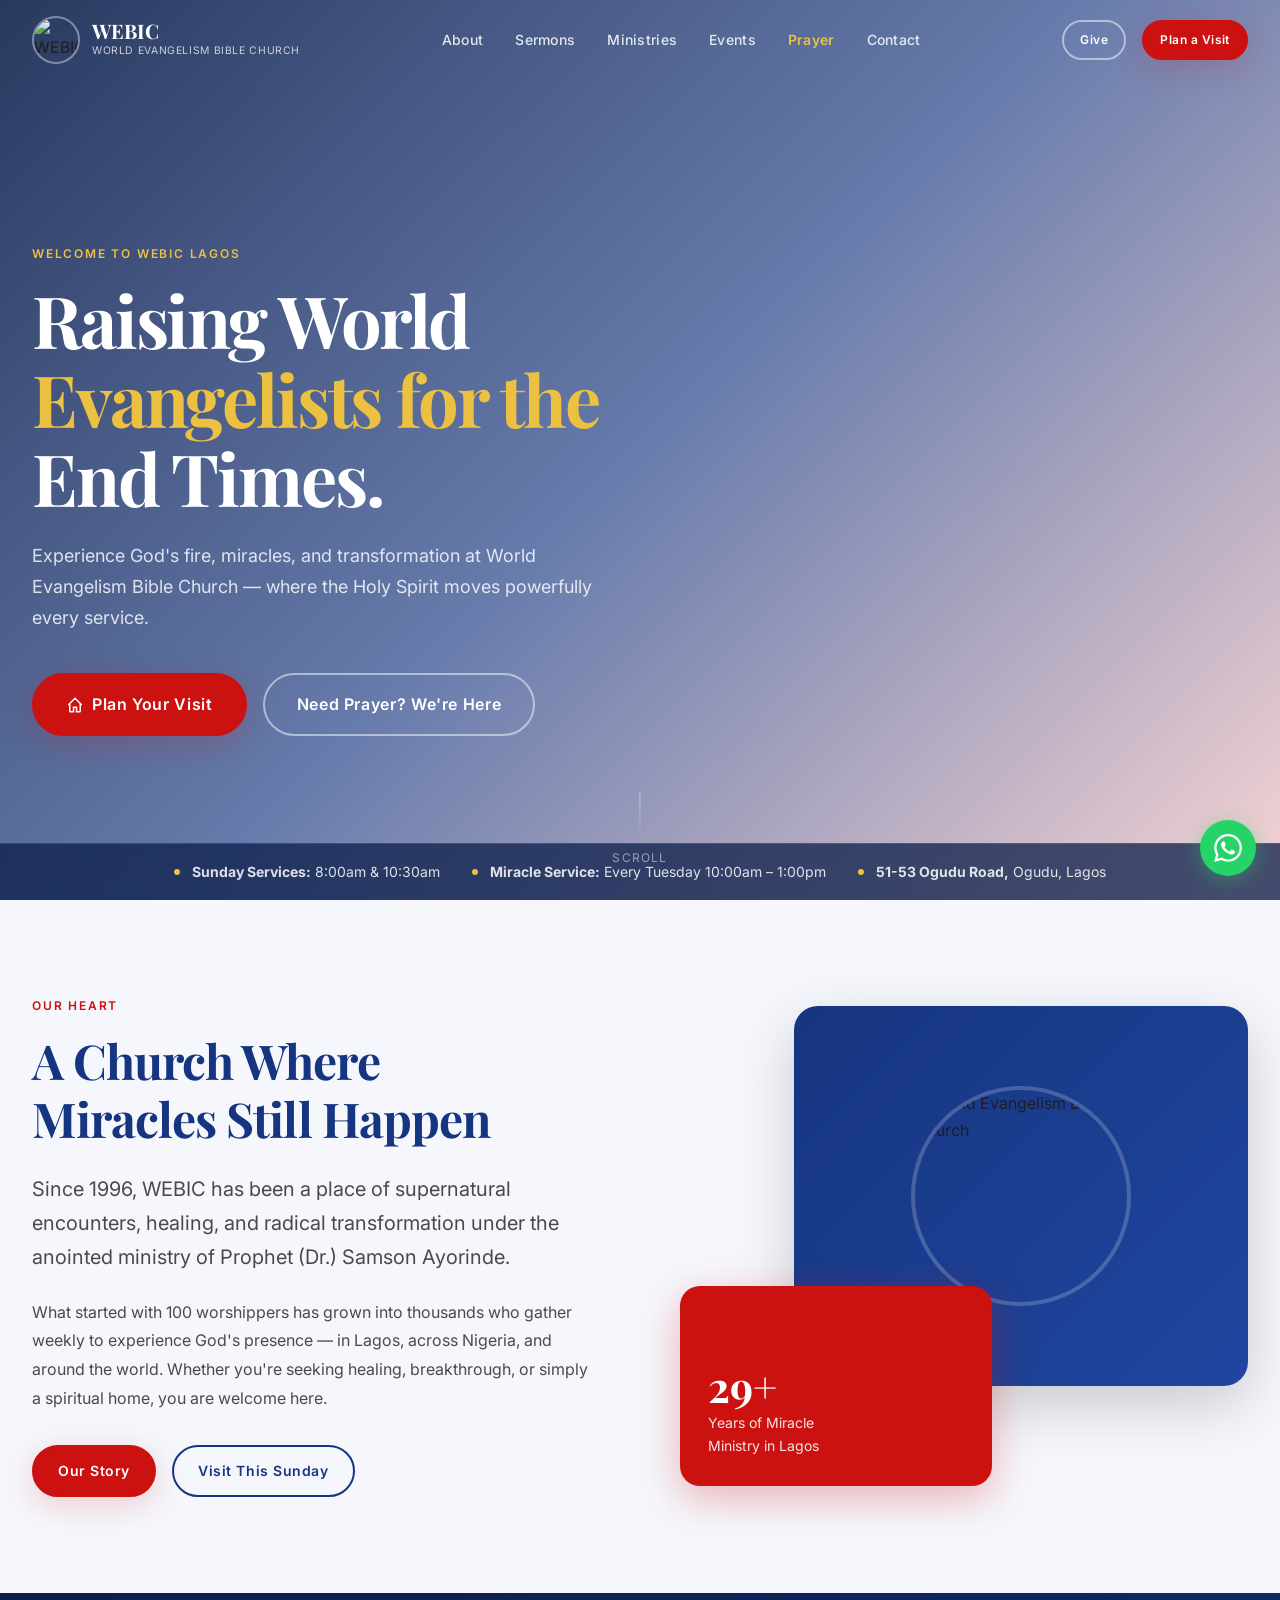
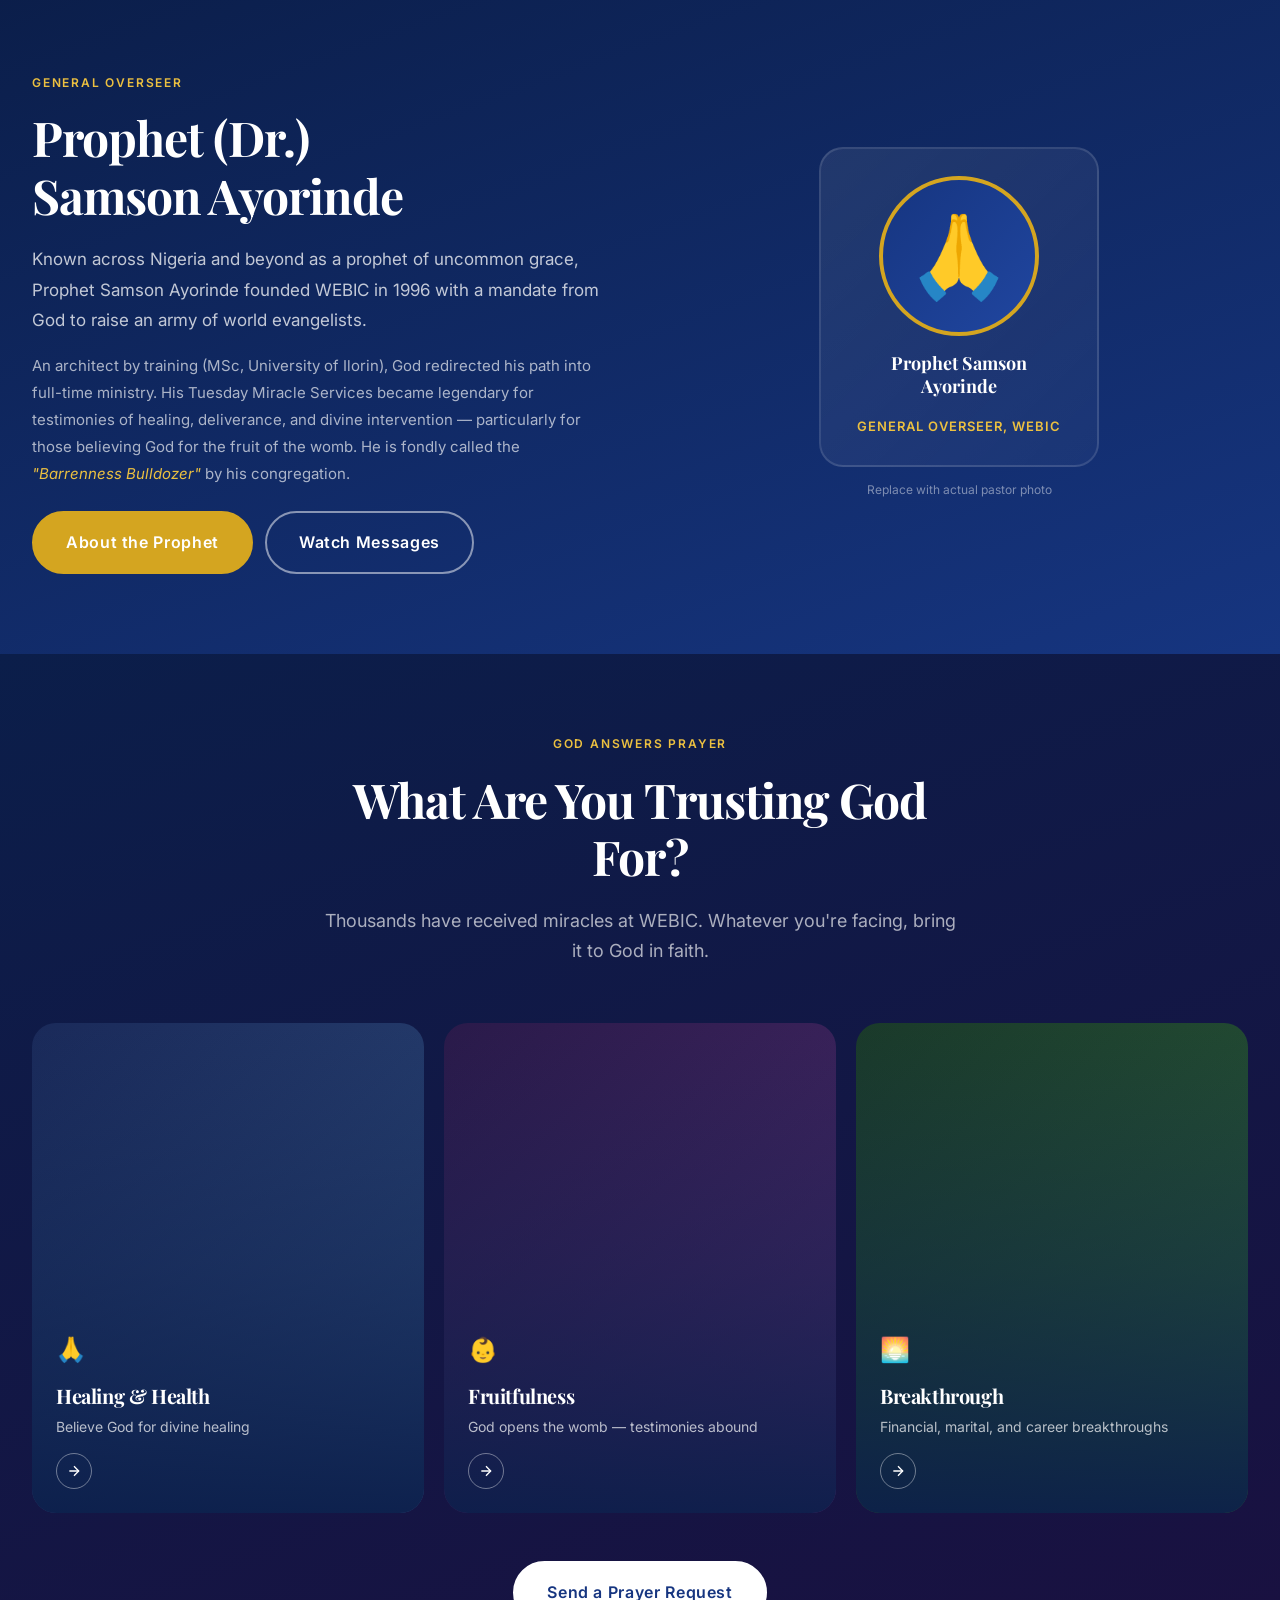
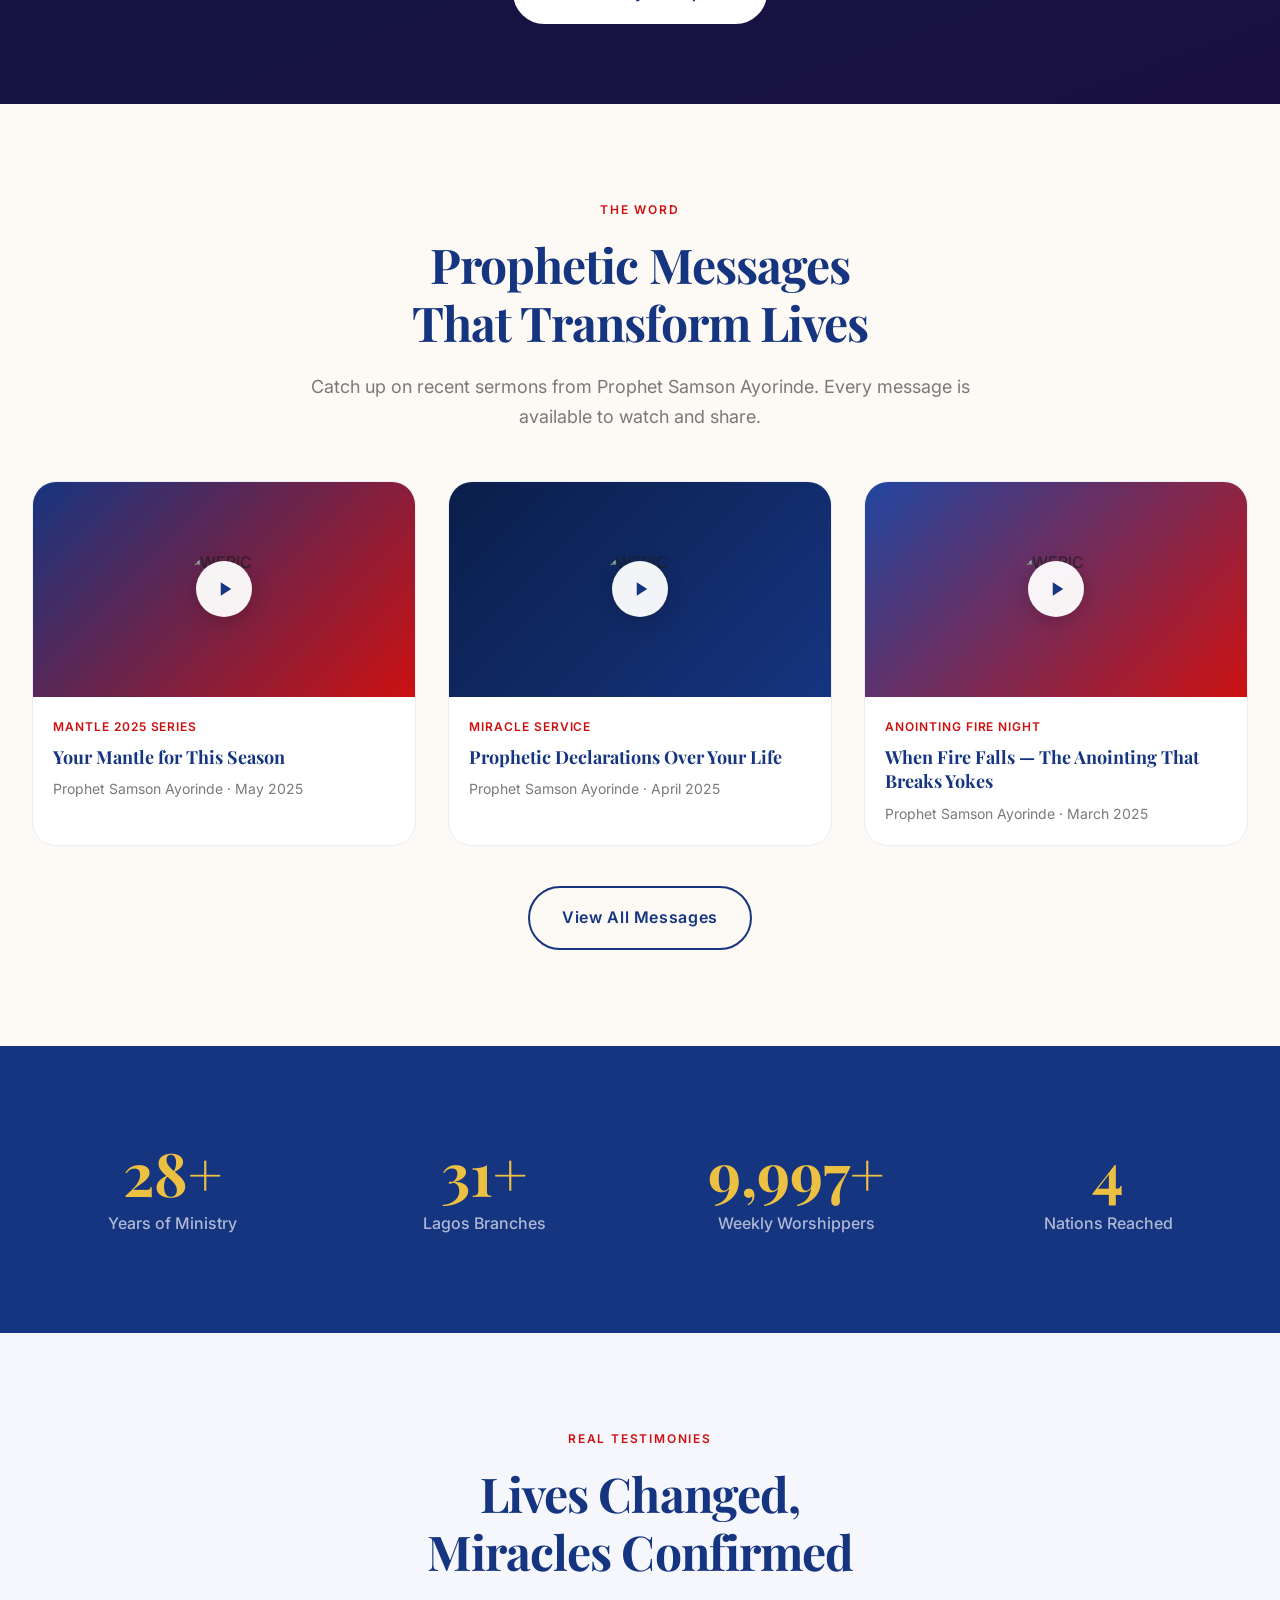
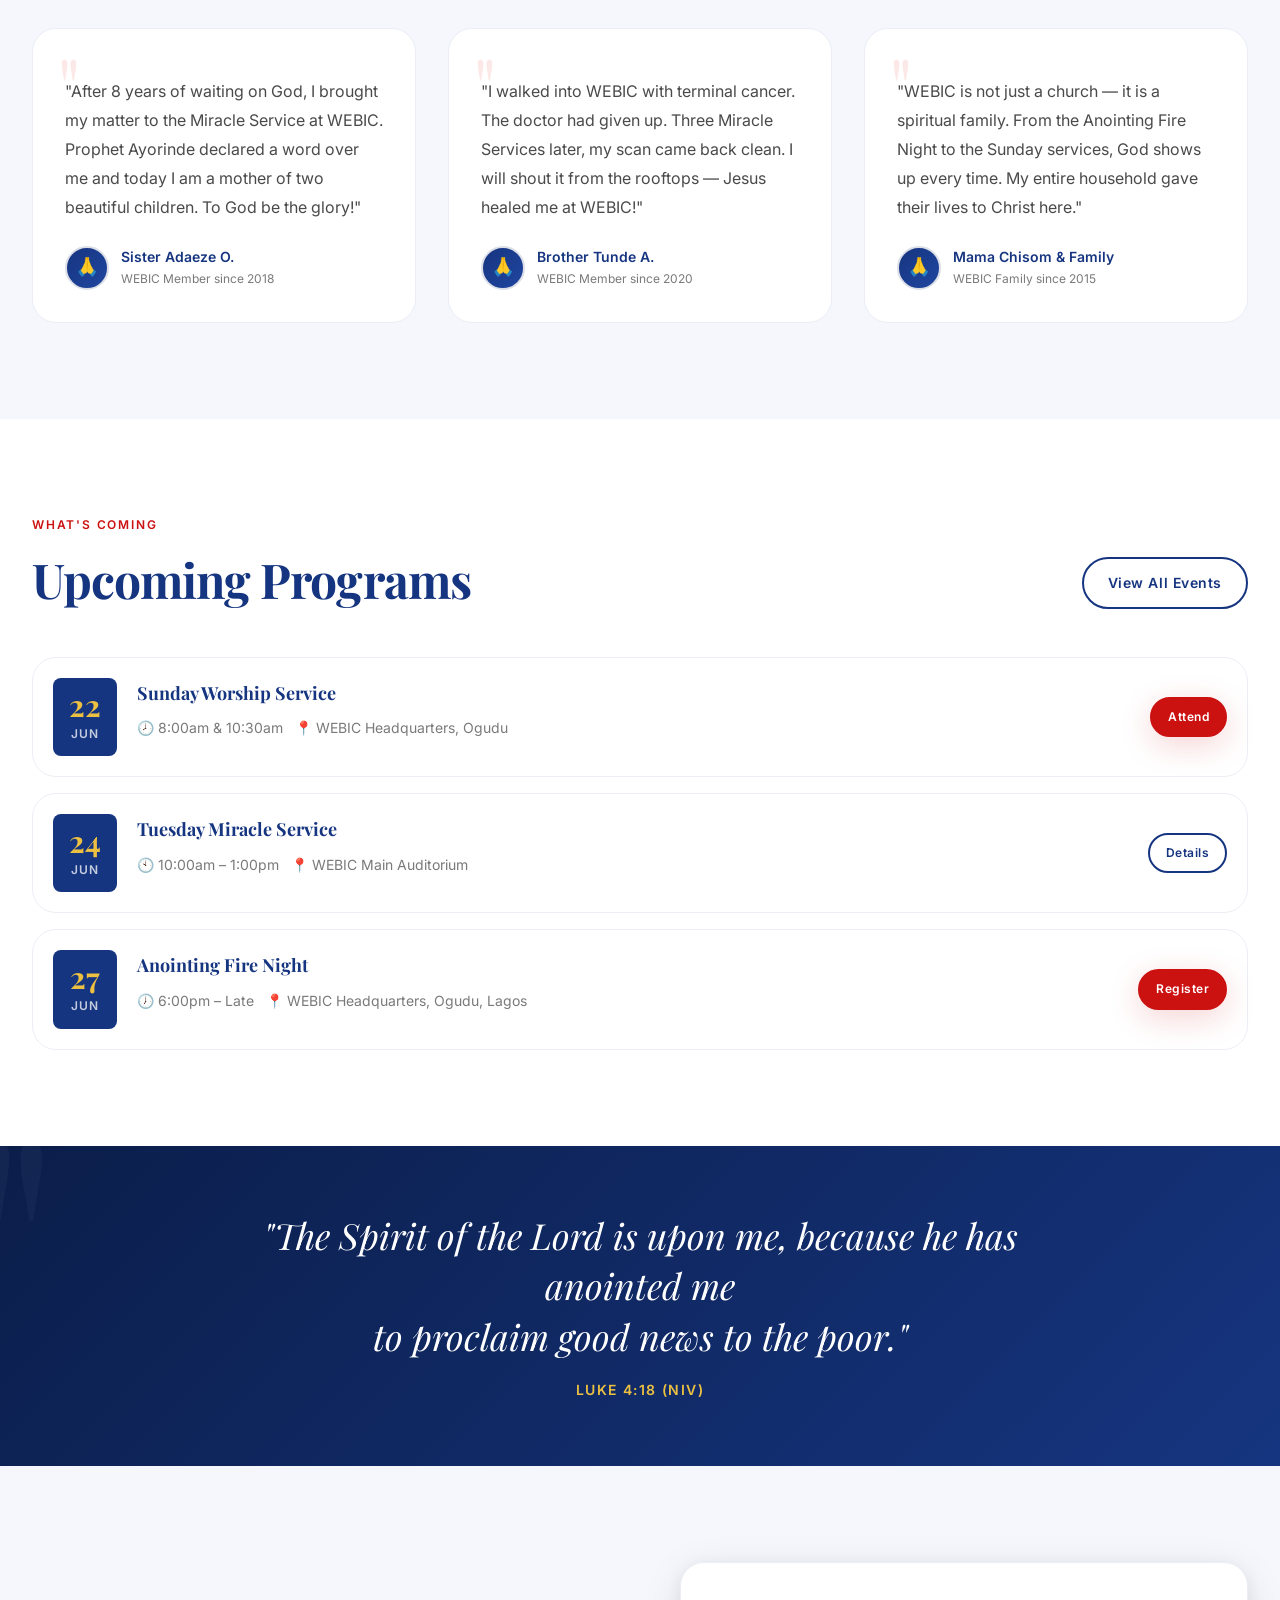
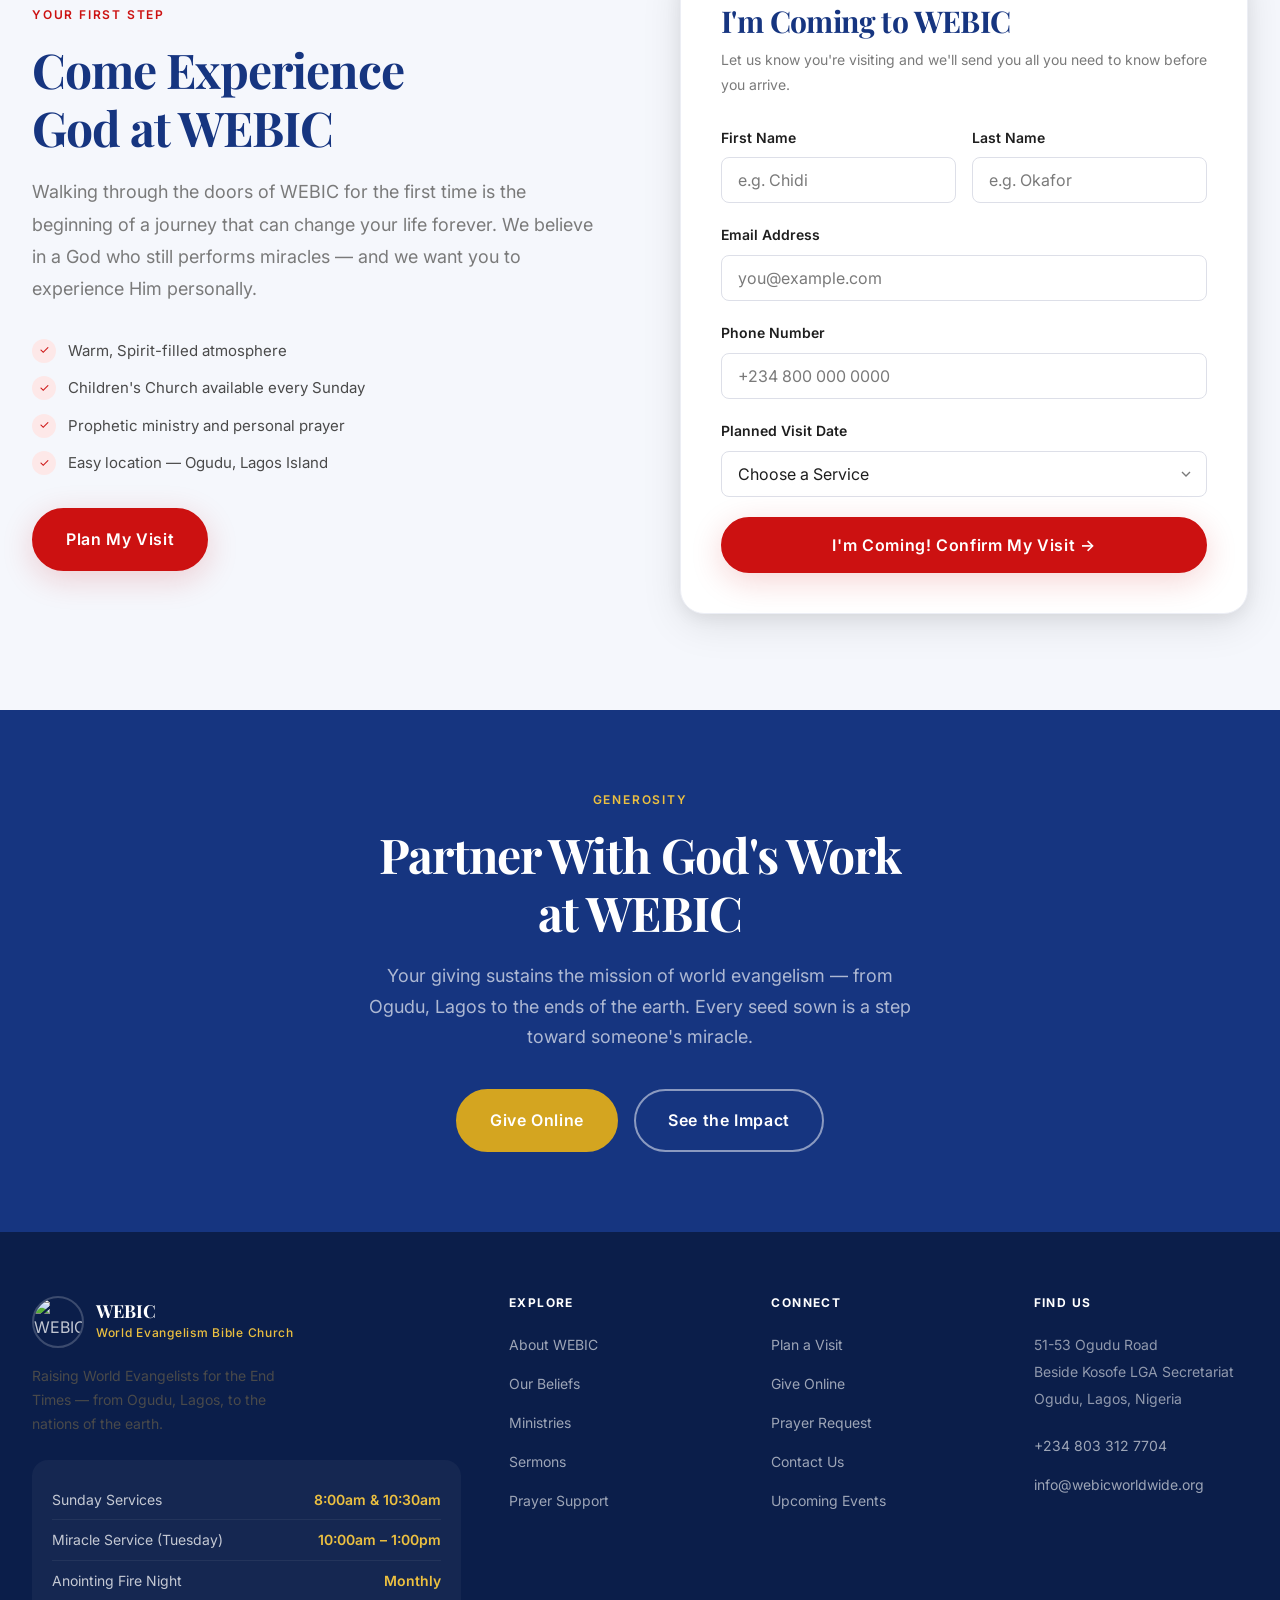
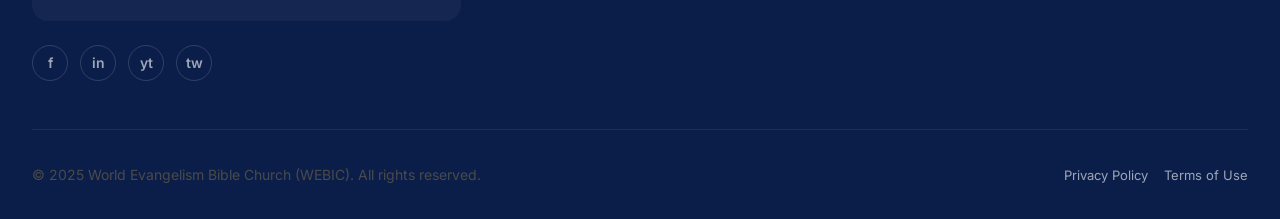
==== index.html @ 5a869a13 "Initial commit: WEBIC Lagos website — 11 pages, full Pentecostal church site with video hero, prayer" ====
<!DOCTYPE html>
<html lang="en">
<head>
  <meta charset="UTF-8" />
  <meta name="viewport" content="width=device-width, initial-scale=1.0" />
  <meta name="description" content="World Evangelism Bible Church (WEBIC) Lagos — Raising World Evangelists for the End Times. Join us under the leadership of Prophet Samson Ayorinde." />
  <meta property="og:title" content="WEBIC — World Evangelism Bible Church Lagos" />
  <meta property="og:description" content="Raising World Evangelists for the End Times. Experience God's presence at WEBIC Ogudu, Lagos." />
  <meta property="og:type" content="website" />
  <title>WEBIC — World Evangelism Bible Church Lagos</title>
  <link rel="preconnect" href="https://fonts.googleapis.com" />
  <link rel="preconnect" href="https://fonts.gstatic.com" crossorigin />
  <link href="https://fonts.googleapis.com/css2?family=Playfair+Display:ital,wght@0,700;0,800;1,700&family=Inter:wght@400;500;600&display=swap" rel="stylesheet" />
  <link rel="stylesheet" href="css/style.css" />
</head>
<body>

  <!-- NAVIGATION -->
  <nav class="nav nav--transparent" id="main-nav" data-transparent="true">
    <div class="nav__inner">
      <a href="index.html" class="nav__logo">
        <img src="../Logos/images.jpg" alt="WEBIC Logo" class="nav__logo-img" />
        <div>
          <div class="nav__logo-text">WEBIC</div>
          <div class="nav__logo-sub">World Evangelism Bible Church</div>
        </div>
      </a>
      <ul class="nav__links">
        <li><a href="about.html" class="nav__link">About</a></li>
        <li><a href="sermons.html" class="nav__link">Sermons</a></li>
        <li><a href="ministries.html" class="nav__link">Ministries</a></li>
        <li><a href="events.html" class="nav__link">Events</a></li>
        <li><a href="find-help.html" class="nav__link nav__link--find-help">Prayer</a></li>
        <li><a href="contact.html" class="nav__link">Contact</a></li>
      </ul>
      <div class="nav__actions">
        <a href="give.html" class="btn btn--ghost btn--sm">Give</a>
        <a href="plan-visit.html" class="btn btn--primary btn--sm">Plan a Visit</a>
        <button class="nav__menu-btn" id="menu-btn" aria-label="Open menu">
          <span></span><span></span><span></span>
        </button>
      </div>
    </div>
  </nav>

  <!-- MOBILE NAV -->
  <div class="mobile-nav" id="mobile-nav">
    <button class="mobile-nav__close" id="mobile-nav-close">✕</button>
    <ul class="mobile-nav__links">
      <li><a href="index.html" class="mobile-nav__link">Home</a></li>
      <li><a href="about.html" class="mobile-nav__link">About</a></li>
      <li><a href="sermons.html" class="mobile-nav__link">Sermons</a></li>
      <li><a href="ministries.html" class="mobile-nav__link">Ministries</a></li>
      <li><a href="events.html" class="mobile-nav__link">Events</a></li>
      <li><a href="find-help.html" class="mobile-nav__link mobile-nav__link--find-help">Prayer Support</a></li>
      <li><a href="plan-visit.html" class="mobile-nav__link">Plan a Visit</a></li>
      <li><a href="give.html" class="mobile-nav__link">Give</a></li>
      <li><a href="contact.html" class="mobile-nav__link">Contact</a></li>
    </ul>
  </div>

  <main>

    <!-- HERO — Video Background -->
    <section class="hero">
      <div class="hero__bg">
        <video autoplay muted loop playsinline>
          <source src="../Videos/Praise%20moments%20from%20Anointing%20Fire%20Night.%20Joy%20broke%20out.Praise%20went%20up.And%20God%20moved%20powerfully..mp4" type="video/mp4" />
          <!-- Fallback background if video doesn't load -->
        </video>
      </div>

      <div class="hero__content">
        <span class="hero__label animate-fade-up">Welcome to WEBIC Lagos</span>
        <h1 class="hero__title animate-fade-up animate-fade-up--delay-1">
          Raising World<br>
          <span>Evangelists for the</span>
          End Times.
        </h1>
        <p class="hero__subtitle animate-fade-up animate-fade-up--delay-2">
          Experience God's fire, miracles, and transformation at World Evangelism Bible Church —
          where the Holy Spirit moves powerfully every service.
        </p>
        <div class="hero__actions animate-fade-up animate-fade-up--delay-3">
          <a href="plan-visit.html" class="btn btn--primary btn--lg">
            <svg viewBox="0 0 24 24" fill="none" stroke="currentColor" stroke-width="2"><path d="M3 12l9-9 9 9M5 10v10a1 1 0 001 1h4v-6h4v6h4a1 1 0 001-1V10"/></svg>
            Plan Your Visit
          </a>
          <a href="find-help.html" class="btn btn--ghost btn--lg">
            Need Prayer? We're Here
          </a>
        </div>
      </div>

      <!-- Service Times Bar -->
      <div class="service-bar" style="position:absolute;bottom:0;left:0;right:0;">
        <div class="service-bar__inner">
          <div class="service-bar__item">
            <div class="service-bar__dot"></div>
            <span><strong>Sunday Services:</strong> 8:00am &amp; 10:30am</span>
          </div>
          <div class="service-bar__item">
            <div class="service-bar__dot"></div>
            <span><strong>Miracle Service:</strong> Every Tuesday 10:00am – 1:00pm</span>
          </div>
          <div class="service-bar__item">
            <div class="service-bar__dot"></div>
            <span><strong>51-53 Ogudu Road,</strong> Ogudu, Lagos</span>
          </div>
        </div>
      </div>

      <div class="hero__scroll">
        <div class="hero__scroll-line"></div>
        <span>Scroll</span>
      </div>
    </section>

    <!-- WELCOME SECTION -->
    <section class="section section--warm">
      <div class="container">
        <div style="display:grid; grid-template-columns:1fr 1fr; gap:80px; align-items:center;">

          <div class="reveal">
            <span class="section-header__label">Our Heart</span>
            <h2 style="margin-bottom:24px;">A Church Where<br>Miracles Still Happen</h2>
            <p class="text-lead" style="margin-bottom:24px;">
              Since 1996, WEBIC has been a place of supernatural encounters, healing, and radical transformation
              under the anointed ministry of Prophet (Dr.) Samson Ayorinde.
            </p>
            <p style="margin-bottom:32px;">
              What started with 100 worshippers has grown into thousands who gather weekly to experience
              God's presence — in Lagos, across Nigeria, and around the world. Whether you're seeking healing,
              breakthrough, or simply a spiritual home, you are welcome here.
            </p>
            <div style="display:flex; gap:16px; flex-wrap:wrap;">
              <a href="about.html" class="btn btn--primary">Our Story</a>
              <a href="plan-visit.html" class="btn btn--secondary">Visit This Sunday</a>
            </div>
          </div>

          <div class="reveal" style="position:relative; height:480px;">
            <!-- Main visual panel -->
            <div style="
              position:absolute; top:0; right:0;
              width:80%; height:380px;
              background:linear-gradient(135deg, #163580 0%, #2046A0 100%);
              border-radius:24px;
              overflow:hidden;
              box-shadow:0 20px 60px rgba(0,0,0,0.18);
              display:flex; align-items:center; justify-content:center;
            ">
              <img src="../Logos/images.jpg" alt="World Evangelism Bible Church"
                style="width:220px; height:220px; object-fit:contain; border-radius:50%; border:4px solid rgba(255,255,255,0.2);" />
            </div>
            <!-- Accent card -->
            <div style="
              position:absolute; bottom:0; left:0;
              width:55%; height:200px;
              background:var(--color-accent);
              border-radius:20px;
              display:flex; flex-direction:column;
              align-items:flex-start;
              justify-content:flex-end;
              padding:28px;
              box-shadow:0 12px 40px rgba(204,17,17,0.3);
            ">
              <div style="font-family:'Playfair Display',serif; font-size:42px; font-weight:700; color:white; line-height:1;">29+</div>
              <div style="font-size:14px; color:rgba(255,255,255,0.88); margin-top:4px;">Years of Miracle<br>Ministry in Lagos</div>
            </div>
          </div>

        </div>
      </div>
    </section>

    <!-- PROPHET AYORINDE — FOUNDER FEATURE -->
    <section class="section" style="background:linear-gradient(160deg,#0B1E4A 0%,#163580 100%); padding:80px 0;">
      <div class="container">
        <div style="display:grid; grid-template-columns:1fr 1fr; gap:60px; align-items:center;" class="reveal">
          <div>
            <span class="section-header__label" style="color:var(--color-gold-light);">General Overseer</span>
            <h2 style="color:white; margin-bottom:20px;">Prophet (Dr.)<br>Samson Ayorinde</h2>
            <p style="color:rgba(255,255,255,0.75); font-size:17px; line-height:1.8; margin-bottom:16px;">
              Known across Nigeria and beyond as a prophet of uncommon grace, Prophet Samson Ayorinde
              founded WEBIC in 1996 with a mandate from God to raise an army of world evangelists.
            </p>
            <p style="color:rgba(255,255,255,0.65); font-size:15px; line-height:1.8; margin-bottom:24px;">
              An architect by training (MSc, University of Ilorin), God redirected his path into full-time ministry.
              His Tuesday Miracle Services became legendary for testimonies of healing, deliverance, and
              divine intervention — particularly for those believing God for the fruit of the womb.
              He is fondly called the <em style="color:var(--color-gold-light);">"Barrenness Bulldozer"</em> by his congregation.
            </p>
            <div style="display:flex; gap:12px; flex-wrap:wrap;">
              <a href="about.html" class="btn btn--gold btn--lg">About the Prophet</a>
              <a href="sermons.html" class="btn btn--ghost btn--lg">Watch Messages</a>
            </div>
          </div>
          <div style="text-align:center;">
            <div style="
              width:280px; height:320px;
              background:linear-gradient(135deg, rgba(255,255,255,0.08) 0%, rgba(255,255,255,0.03) 100%);
              border-radius:24px;
              border:2px solid rgba(255,255,255,0.12);
              margin:0 auto;
              display:flex; flex-direction:column; align-items:center; justify-content:center;
              gap:16px;
            ">
              <div style="
                width:160px; height:160px;
                border-radius:50%;
                background:linear-gradient(135deg, #163580, #2046A0);
                display:flex; align-items:center; justify-content:center;
                border:4px solid var(--color-gold);
                font-size:80px;
              ">🙏</div>
              <div style="color:white; font-family:'Playfair Display',serif; font-size:18px; font-weight:700; text-align:center; line-height:1.3;">
                Prophet Samson<br>Ayorinde
              </div>
              <div style="color:var(--color-gold-light); font-size:13px; letter-spacing:0.08em; text-transform:uppercase; font-weight:600;">
                General Overseer, WEBIC
              </div>
            </div>
            <p style="color:rgba(255,255,255,0.45); font-size:12px; margin-top:12px;">
              Replace with actual pastor photo
            </p>
          </div>
        </div>
      </div>
    </section>

    <!-- PRAYER SUPPORT FEATURE -->
    <section class="section" style="background:linear-gradient(160deg,#0B1E4A 0%,#1A1040 100%); padding:80px 0;">
      <div class="container">
        <div style="text-align:center; max-width:640px; margin:0 auto 56px;" class="reveal">
          <span class="section-header__label" style="color:var(--color-gold-light);">God Answers Prayer</span>
          <h2 style="color:white; margin-bottom:20px;">What Are You Trusting God For?</h2>
          <p style="color:rgba(255,255,255,0.65); font-size:18px; line-height:1.7;">
            Thousands have received miracles at WEBIC. Whatever you're facing, bring it to God in faith.
          </p>
        </div>

        <div style="display:grid; grid-template-columns:repeat(3,1fr); gap:20px; margin-bottom:48px;" class="reveal">

          <a href="find-help.html#healing" class="help-card" style="text-decoration:none;">
            <div class="help-card__bg" style="background:linear-gradient(135deg,#1a2a5a 0%,#2d4a7a 100%);"></div>
            <div class="help-card__overlay"></div>
            <div class="help-card__content">
              <span class="help-card__icon">🙏</span>
              <h3 class="help-card__title">Healing & Health</h3>
              <p class="help-card__sub">Believe God for divine healing</p>
              <div class="help-card__arrow">
                <svg viewBox="0 0 24 24" stroke-width="2"><line x1="5" y1="12" x2="19" y2="12"/><polyline points="12 5 19 12 12 19"/></svg>
              </div>
            </div>
          </a>

          <a href="find-help.html#fruitfulness" class="help-card" style="text-decoration:none;">
            <div class="help-card__bg" style="background:linear-gradient(135deg,#2a1a4a 0%,#4a2a6a 100%);"></div>
            <div class="help-card__overlay"></div>
            <div class="help-card__content">
              <span class="help-card__icon">👶</span>
              <h3 class="help-card__title">Fruitfulness</h3>
              <p class="help-card__sub">God opens the womb — testimonies abound</p>
              <div class="help-card__arrow">
                <svg viewBox="0 0 24 24" stroke-width="2"><line x1="5" y1="12" x2="19" y2="12"/><polyline points="12 5 19 12 12 19"/></svg>
              </div>
            </div>
          </a>

          <a href="find-help.html#breakthrough" class="help-card" style="text-decoration:none;">
            <div class="help-card__bg" style="background:linear-gradient(135deg,#1a3a2a 0%,#2a5a3a 100%);"></div>
            <div class="help-card__overlay"></div>
            <div class="help-card__content">
              <span class="help-card__icon">🌅</span>
              <h3 class="help-card__title">Breakthrough</h3>
              <p class="help-card__sub">Financial, marital, and career breakthroughs</p>
              <div class="help-card__arrow">
                <svg viewBox="0 0 24 24" stroke-width="2"><line x1="5" y1="12" x2="19" y2="12"/><polyline points="12 5 19 12 12 19"/></svg>
              </div>
            </div>
          </a>

        </div>

        <div style="text-align:center;" class="reveal">
          <a href="find-help.html" class="btn btn--white btn--lg">Send a Prayer Request</a>
        </div>
      </div>
    </section>

    <!-- LATEST SERMONS -->
    <section class="section section--cream">
      <div class="container">
        <div class="section-header section-header--center reveal">
          <span class="section-header__label">The Word</span>
          <h2 class="section-header__title">Prophetic Messages<br>That Transform Lives</h2>
          <p class="section-header__desc">Catch up on recent sermons from Prophet Samson Ayorinde. Every message is available to watch and share.</p>
        </div>

        <div class="grid grid-3 reveal">

          <div class="sermon-card">
            <div class="sermon-card__thumb">
              <div style="width:100%;height:100%;background:linear-gradient(135deg,#163580,#CC1111);display:flex;align-items:center;justify-content:center;">
                <img src="../Logos/images.jpg" style="width:80px;height:80px;object-fit:contain;border-radius:50%;opacity:0.8;" alt="WEBIC" />
              </div>
              <div class="sermon-card__play">
                <div class="sermon-card__play-btn" style="cursor:pointer;">
                  <svg width="18" height="18" viewBox="0 0 24 24"><polygon points="5 3 19 12 5 21 5 3"/></svg>
                </div>
              </div>
            </div>
            <div class="sermon-card__body">
              <div class="sermon-card__series">Mantle 2025 Series</div>
              <div class="sermon-card__title">Your Mantle for This Season</div>
              <div class="sermon-card__speaker">Prophet Samson Ayorinde · May 2025</div>
            </div>
          </div>

          <div class="sermon-card">
            <div class="sermon-card__thumb">
              <div style="width:100%;height:100%;background:linear-gradient(135deg,#0B1E4A,#163580);display:flex;align-items:center;justify-content:center;">
                <img src="../Logos/images.jpg" style="width:80px;height:80px;object-fit:contain;border-radius:50%;opacity:0.8;" alt="WEBIC" />
              </div>
              <div class="sermon-card__play">
                <div class="sermon-card__play-btn" style="cursor:pointer;">
                  <svg width="18" height="18" viewBox="0 0 24 24"><polygon points="5 3 19 12 5 21 5 3"/></svg>
                </div>
              </div>
            </div>
            <div class="sermon-card__body">
              <div class="sermon-card__series">Miracle Service</div>
              <div class="sermon-card__title">Prophetic Declarations Over Your Life</div>
              <div class="sermon-card__speaker">Prophet Samson Ayorinde · April 2025</div>
            </div>
          </div>

          <div class="sermon-card">
            <div class="sermon-card__thumb">
              <div style="width:100%;height:100%;background:linear-gradient(135deg,#2046A0,#CC1111);display:flex;align-items:center;justify-content:center;">
                <img src="../Logos/images.jpg" style="width:80px;height:80px;object-fit:contain;border-radius:50%;opacity:0.8;" alt="WEBIC" />
              </div>
              <div class="sermon-card__play">
                <div class="sermon-card__play-btn" style="cursor:pointer;">
                  <svg width="18" height="18" viewBox="0 0 24 24"><polygon points="5 3 19 12 5 21 5 3"/></svg>
                </div>
              </div>
            </div>
            <div class="sermon-card__body">
              <div class="sermon-card__series">Anointing Fire Night</div>
              <div class="sermon-card__title">When Fire Falls — The Anointing That Breaks Yokes</div>
              <div class="sermon-card__speaker">Prophet Samson Ayorinde · March 2025</div>
            </div>
          </div>

        </div>

        <div style="text-align:center; margin-top:40px;" class="reveal">
          <a href="sermons.html" class="btn btn--secondary btn--lg">View All Messages</a>
        </div>
      </div>
    </section>

    <!-- STATISTICS -->
    <section class="section" style="background:var(--color-primary); padding:64px 0;">
      <div class="container">
        <div class="grid grid-4 reveal">
          <div class="stat-card">
            <div class="stat-card__number" data-count="29" data-suffix="+">29+</div>
            <div class="stat-card__label">Years of Ministry</div>
          </div>
          <div class="stat-card">
            <div class="stat-card__number" data-count="32" data-suffix="+">32+</div>
            <div class="stat-card__label">Lagos Branches</div>
          </div>
          <div class="stat-card">
            <div class="stat-card__number" data-count="10000" data-suffix="+">10000+</div>
            <div class="stat-card__label">Weekly Worshippers</div>
          </div>
          <div class="stat-card">
            <div class="stat-card__number" data-count="5" data-suffix="">5</div>
            <div class="stat-card__label">Nations Reached</div>
          </div>
        </div>
      </div>
    </section>

    <!-- TESTIMONIALS -->
    <section class="section section--warm">
      <div class="container">
        <div class="section-header section-header--center reveal">
          <span class="section-header__label">Real Testimonies</span>
          <h2 class="section-header__title">Lives Changed,<br>Miracles Confirmed</h2>
        </div>
        <div class="grid grid-3 reveal">

          <div class="testimonial">
            <p class="testimonial__text">
              "After 8 years of waiting on God, I brought my matter to the Miracle Service at WEBIC. Prophet Ayorinde declared a word over me and today I am a mother of two beautiful children. To God be the glory!"
            </p>
            <div class="testimonial__author">
              <div class="testimonial__avatar-placeholder">🙏</div>
              <div>
                <div class="testimonial__name">Sister Adaeze O.</div>
                <div class="testimonial__role">WEBIC Member since 2018</div>
              </div>
            </div>
          </div>

          <div class="testimonial">
            <p class="testimonial__text">
              "I walked into WEBIC with terminal cancer. The doctor had given up. Three Miracle Services later, my scan came back clean. I will shout it from the rooftops — Jesus healed me at WEBIC!"
            </p>
            <div class="testimonial__author">
              <div class="testimonial__avatar-placeholder">🙏</div>
              <div>
                <div class="testimonial__name">Brother Tunde A.</div>
                <div class="testimonial__role">WEBIC Member since 2020</div>
              </div>
            </div>
          </div>

          <div class="testimonial">
            <p class="testimonial__text">
              "WEBIC is not just a church — it is a spiritual family. From the Anointing Fire Night to the Sunday services, God shows up every time. My entire household gave their lives to Christ here."
            </p>
            <div class="testimonial__author">
              <div class="testimonial__avatar-placeholder">🙏</div>
              <div>
                <div class="testimonial__name">Mama Chisom &amp; Family</div>
                <div class="testimonial__role">WEBIC Family since 2015</div>
              </div>
            </div>
          </div>

        </div>
      </div>
    </section>

    <!-- UPCOMING EVENTS -->
    <section class="section">
      <div class="container">
        <div style="display:flex; justify-content:space-between; align-items:flex-end; margin-bottom:48px;" class="reveal">
          <div>
            <span class="section-header__label">What's Coming</span>
            <h2>Upcoming Programs</h2>
          </div>
          <a href="events.html" class="btn btn--secondary">View All Events</a>
        </div>
        <div style="display:flex; flex-direction:column; gap:16px;" class="reveal">

          <div class="event-card" data-category="service">
            <div class="event-card__date">
              <div class="event-card__day">22</div>
              <div class="event-card__month">Jun</div>
            </div>
            <div class="event-card__body">
              <div class="event-card__title">Sunday Worship Service</div>
              <div class="event-card__meta">
                <span>🕗 8:00am &amp; 10:30am</span>
                <span>📍 WEBIC Headquarters, Ogudu</span>
              </div>
            </div>
            <a href="plan-visit.html" class="btn btn--primary btn--sm" style="flex-shrink:0;align-self:center;">Attend</a>
          </div>

          <div class="event-card" data-category="miracle">
            <div class="event-card__date">
              <div class="event-card__day">24</div>
              <div class="event-card__month">Jun</div>
            </div>
            <div class="event-card__body">
              <div class="event-card__title">Tuesday Miracle Service</div>
              <div class="event-card__meta">
                <span>🕙 10:00am – 1:00pm</span>
                <span>📍 WEBIC Main Auditorium</span>
              </div>
            </div>
            <a href="events.html" class="btn btn--secondary btn--sm" style="flex-shrink:0;align-self:center;">Details</a>
          </div>

          <div class="event-card" data-category="fire">
            <div class="event-card__date">
              <div class="event-card__day">27</div>
              <div class="event-card__month">Jun</div>
            </div>
            <div class="event-card__body">
              <div class="event-card__title">Anointing Fire Night</div>
              <div class="event-card__meta">
                <span>🕖 6:00pm – Late</span>
                <span>📍 WEBIC Headquarters, Ogudu, Lagos</span>
              </div>
            </div>
            <a href="events.html" class="btn btn--primary btn--sm" style="flex-shrink:0;align-self:center;">Register</a>
          </div>

        </div>
      </div>
    </section>

    <!-- SCRIPTURE BANNER -->
    <div class="scripture-banner">
      <p class="scripture-banner__text">
        "The Spirit of the Lord is upon me, because he has anointed me<br>to proclaim good news to the poor."
      </p>
      <p class="scripture-banner__ref">Luke 4:18 (NIV)</p>
    </div>

    <!-- PLAN YOUR VISIT CTA -->
    <section class="section section--warm">
      <div class="container">
        <div style="display:grid; grid-template-columns:1fr 1fr; gap:80px; align-items:center;" class="reveal">
          <div>
            <span class="section-header__label">Your First Step</span>
            <h2 style="margin-bottom:20px;">Come Experience<br>God at WEBIC</h2>
            <p style="font-size:18px; line-height:1.8; color:var(--color-muted); margin-bottom:32px;">
              Walking through the doors of WEBIC for the first time is the beginning of a journey
              that can change your life forever. We believe in a God who still performs miracles —
              and we want you to experience Him personally.
            </p>
            <ul style="display:flex; flex-direction:column; gap:12px; margin-bottom:32px;">
              <li style="display:flex; gap:12px; align-items:center; font-size:15px; color:var(--color-text-soft);">
                <span style="width:24px;height:24px;background:var(--color-accent-subtle);border-radius:50%;display:flex;align-items:center;justify-content:center;color:var(--color-accent);font-size:12px;flex-shrink:0;">✓</span>
                Warm, Spirit-filled atmosphere
              </li>
              <li style="display:flex; gap:12px; align-items:center; font-size:15px; color:var(--color-text-soft);">
                <span style="width:24px;height:24px;background:var(--color-accent-subtle);border-radius:50%;display:flex;align-items:center;justify-content:center;color:var(--color-accent);font-size:12px;flex-shrink:0;">✓</span>
                Children's Church available every Sunday
              </li>
              <li style="display:flex; gap:12px; align-items:center; font-size:15px; color:var(--color-text-soft);">
                <span style="width:24px;height:24px;background:var(--color-accent-subtle);border-radius:50%;display:flex;align-items:center;justify-content:center;color:var(--color-accent);font-size:12px;flex-shrink:0;">✓</span>
                Prophetic ministry and personal prayer
              </li>
              <li style="display:flex; gap:12px; align-items:center; font-size:15px; color:var(--color-text-soft);">
                <span style="width:24px;height:24px;background:var(--color-accent-subtle);border-radius:50%;display:flex;align-items:center;justify-content:center;color:var(--color-accent);font-size:12px;flex-shrink:0;">✓</span>
                Easy location — Ogudu, Lagos Island
              </li>
            </ul>
            <a href="plan-visit.html" class="btn btn--primary btn--lg">Plan My Visit</a>
          </div>

          <!-- Visit form -->
          <div style="background:white; border-radius:24px; padding:40px; box-shadow:var(--shadow-lg); border:1px solid var(--color-border-light);">
            <h3 style="margin-bottom:8px;">I'm Coming to WEBIC</h3>
            <p style="font-size:14px; color:var(--color-muted); margin-bottom:28px;">Let us know you're visiting and we'll send you all you need to know before you arrive.</p>
            <form id="visit-form">
              <div class="form-row">
                <div class="form-group">
                  <label class="form-label" for="visit-fname">First Name</label>
                  <input type="text" id="visit-fname" class="form-input" placeholder="e.g. Chidi" required />
                </div>
                <div class="form-group">
                  <label class="form-label" for="visit-lname">Last Name</label>
                  <input type="text" id="visit-lname" class="form-input" placeholder="e.g. Okafor" />
                </div>
              </div>
              <div class="form-group">
                <label class="form-label" for="visit-email">Email Address</label>
                <input type="email" id="visit-email" class="form-input" placeholder="you@example.com" required />
              </div>
              <div class="form-group">
                <label class="form-label" for="visit-phone">Phone Number</label>
                <input type="tel" id="visit-phone" class="form-input" placeholder="+234 800 000 0000" />
              </div>
              <div class="form-group">
                <label class="form-label" for="visit-date">Planned Visit Date</label>
                <select id="visit-date" class="form-select">
                  <option value="">Choose a Service</option>
                  <option>Sunday, June 22 — 8:00am Service</option>
                  <option>Sunday, June 22 — 10:30am Service</option>
                  <option>Tuesday, June 24 — Miracle Service</option>
                  <option>Sunday, June 29 — 8:00am Service</option>
                  <option>Sunday, June 29 — 10:30am Service</option>
                </select>
              </div>
              <button type="submit" class="btn btn--primary btn--full btn--lg">
                I'm Coming! Confirm My Visit →
              </button>
            </form>
          </div>

        </div>
      </div>
    </section>

    <!-- GIVE SECTION -->
    <section class="section" style="background:var(--color-primary); padding:80px 0; text-align:center;">
      <div class="container">
        <div class="reveal" style="max-width:560px; margin:0 auto;">
          <span class="section-header__label" style="color:var(--color-gold-light);">Generosity</span>
          <h2 style="color:white; margin-bottom:20px;">Partner With God's Work at WEBIC</h2>
          <p style="color:rgba(255,255,255,0.65); font-size:18px; line-height:1.7; margin-bottom:36px;">
            Your giving sustains the mission of world evangelism — from Ogudu, Lagos to the ends of the earth.
            Every seed sown is a step toward someone's miracle.
          </p>
          <div style="display:flex; gap:16px; justify-content:center; flex-wrap:wrap;">
            <a href="give.html" class="btn btn--gold btn--lg">Give Online</a>
            <a href="give.html#why" class="btn btn--ghost btn--lg">See the Impact</a>
          </div>
        </div>
      </div>
    </section>

  </main>

  <!-- FOOTER -->
  <footer class="footer">
    <div class="container">
      <div class="footer__grid">
        <div class="footer__brand">
          <a href="index.html" class="footer__logo">
            <img src="../Logos/images.jpg" alt="WEBIC" class="footer__logo-img" />
            <div>
              <div class="footer__logo-name">WEBIC</div>
              <div class="footer__logo-sub">World Evangelism Bible Church</div>
            </div>
          </a>
          <p class="footer__tagline">Raising World Evangelists for the End Times — from Ogudu, Lagos, to the nations of the earth.</p>
          <div class="footer__service-times">
            <div class="footer__service-time"><span>Sunday Services</span><span>8:00am &amp; 10:30am</span></div>
            <div class="footer__service-time"><span>Miracle Service (Tuesday)</span><span>10:00am – 1:00pm</span></div>
            <div class="footer__service-time"><span>Anointing Fire Night</span><span>Monthly</span></div>
          </div>
          <div class="footer__socials mt-6">
            <a href="https://www.facebook.com/webicworldwide/" class="footer__social" target="_blank" aria-label="Facebook">f</a>
            <a href="https://www.instagram.com/webicworldwide/" class="footer__social" target="_blank" aria-label="Instagram">in</a>
            <a href="https://www.youtube.com/@webicworldwide" class="footer__social" target="_blank" aria-label="YouTube">yt</a>
            <a href="https://twitter.com/therealayorinde" class="footer__social" target="_blank" aria-label="Twitter">tw</a>
          </div>
        </div>
        <div>
          <h4 class="footer__col-title">Explore</h4>
          <ul class="footer__links">
            <li><a href="about.html" class="footer__link">About WEBIC</a></li>
            <li><a href="beliefs.html" class="footer__link">Our Beliefs</a></li>
            <li><a href="ministries.html" class="footer__link">Ministries</a></li>
            <li><a href="sermons.html" class="footer__link">Sermons</a></li>
            <li><a href="find-help.html" class="footer__link">Prayer Support</a></li>
          </ul>
        </div>
        <div>
          <h4 class="footer__col-title">Connect</h4>
          <ul class="footer__links">
            <li><a href="plan-visit.html" class="footer__link">Plan a Visit</a></li>
            <li><a href="give.html" class="footer__link">Give Online</a></li>
            <li><a href="contact.html#prayer" class="footer__link">Prayer Request</a></li>
            <li><a href="contact.html" class="footer__link">Contact Us</a></li>
            <li><a href="events.html" class="footer__link">Upcoming Events</a></li>
          </ul>
        </div>
        <div>
          <h4 class="footer__col-title">Find Us</h4>
          <ul class="footer__links">
            <li><span class="footer__link" style="cursor:default;color:rgba(255,255,255,0.55);">51-53 Ogudu Road<br>Beside Kosofe LGA Secretariat<br>Ogudu, Lagos, Nigeria</span></li>
            <li style="margin-top:8px;"><a href="tel:+2348033127704" class="footer__link">+234 803 312 7704</a></li>
            <li><a href="mailto:info@webicworldwide.org" class="footer__link">info@webicworldwide.org</a></li>
          </ul>
        </div>
      </div>
      <div class="footer__bottom">
        <p>© 2025 World Evangelism Bible Church (WEBIC). All rights reserved.</p>
        <div style="display:flex;gap:16px;">
          <a href="#" class="footer__link" style="font-size:13px;">Privacy Policy</a>
          <a href="#" class="footer__link" style="font-size:13px;">Terms of Use</a>
        </div>
      </div>
    </div>
  </footer>

  <!-- WhatsApp Float -->
  <a href="https://wa.me/2348033127704" class="whatsapp-float" target="_blank" rel="noopener" aria-label="Chat with us on WhatsApp">
    <svg viewBox="0 0 24 24" xmlns="http://www.w3.org/2000/svg"><path d="M17.472 14.382c-.297-.149-1.758-.867-2.03-.967-.273-.099-.471-.148-.67.15-.197.297-.767.966-.94 1.164-.173.199-.347.223-.644.075-.297-.15-1.255-.463-2.39-1.475-.883-.788-1.48-1.761-1.653-2.059-.173-.297-.018-.458.13-.606.134-.133.298-.347.446-.52.149-.174.198-.298.298-.497.099-.198.05-.371-.025-.52-.075-.149-.669-1.612-.916-2.207-.242-.579-.487-.5-.669-.51-.173-.008-.371-.01-.57-.01-.198 0-.52.074-.792.372-.272.297-1.04 1.016-1.04 2.479 0 1.462 1.065 2.875 1.213 3.074.149.198 2.096 3.2 5.077 4.487.709.306 1.262.489 1.694.625.712.227 1.36.195 1.871.118.571-.085 1.758-.719 2.006-1.413.248-.694.248-1.289.173-1.413-.074-.124-.272-.198-.57-.347m-5.421 7.403h-.004a9.87 9.87 0 01-5.031-1.378l-.361-.214-3.741.982.998-3.648-.235-.374a9.86 9.86 0 01-1.51-5.26c.001-5.45 4.436-9.884 9.888-9.884 2.64 0 5.122 1.03 6.988 2.898a9.825 9.825 0 012.893 6.994c-.003 5.45-4.437 9.884-9.885 9.884m8.413-18.297A11.815 11.815 0 0012.05 0C5.495 0 .16 5.335.157 11.892c0 2.096.547 4.142 1.588 5.945L.057 24l6.305-1.654a11.882 11.882 0 005.683 1.448h.005c6.554 0 11.89-5.335 11.893-11.893a11.821 11.821 0 00-3.48-8.413z" fill="white"/></svg>
  </a>

  <script src="js/main.js"></script>
</body>
</html>
---- css/style.css ----
/* ==========================================================================
   WORLD EVANGELISM BIBLE CHURCH (WEBIC) — MASTER STYLESHEET
   Brand Colors: Royal Blue (#163580) + Crimson Red (#CC1111) + Gold (#D4A520)
   ========================================================================== */

/* --------------------------------------------------------------------------
   1. DESIGN TOKENS (CSS VARIABLES)
   -------------------------------------------------------------------------- */
:root {
  /* Primary Palette — Royal Blue & Crimson Red (from WEBIC Logo) */
  --color-primary:       #163580;
  --color-primary-dark:  #0B1E4A;
  --color-primary-light: #2046A0;
  --color-accent:        #CC1111;
  --color-accent-light:  #E83333;
  --color-accent-subtle: #FDE8E8;
  --color-gold:          #D4A520;
  --color-gold-light:    #ECC040;

  /* Neutrals */
  --color-warm:          #F5F7FC;
  --color-cream:         #FDF9F4;
  --color-white:         #FFFFFF;
  --color-text:          #1E1E1E;
  --color-text-soft:     #4A4A4A;
  --color-muted:         #7A7A7A;
  --color-border:        #DDDFE8;
  --color-border-light:  #ECEEF5;

  /* Emotional UI Colors */
  --color-calm:          #4A7FA5;
  --color-hope:          #7BA05B;
  --color-gentle:        #9E7BB5;

  /* Typography */
  --font-heading:        'Playfair Display', Georgia, serif;
  --font-body:           'Inter', -apple-system, BlinkMacSystemFont, sans-serif;
  --font-label:          'Inter', sans-serif;

  /* Type Scale */
  --text-xs:   0.75rem;
  --text-sm:   0.875rem;
  --text-base: 1rem;
  --text-lg:   1.125rem;
  --text-xl:   1.25rem;
  --text-2xl:  1.5rem;
  --text-3xl:  1.875rem;
  --text-4xl:  2.25rem;
  --text-5xl:  3rem;
  --text-6xl:  3.75rem;
  --text-7xl:  4.5rem;

  /* Spacing */
  --space-1:   0.25rem;
  --space-2:   0.5rem;
  --space-3:   0.75rem;
  --space-4:   1rem;
  --space-5:   1.25rem;
  --space-6:   1.5rem;
  --space-8:   2rem;
  --space-10:  2.5rem;
  --space-12:  3rem;
  --space-16:  4rem;
  --space-20:  5rem;
  --space-24:  6rem;
  --space-32:  8rem;
  --space-40:  10rem;

  /* Border Radius */
  --radius-sm:   4px;
  --radius-md:   8px;
  --radius-lg:   16px;
  --radius-xl:   24px;
  --radius-2xl:  32px;
  --radius-full: 9999px;

  /* Shadows */
  --shadow-sm:  0 1px 3px rgba(0,0,0,0.06), 0 1px 2px rgba(0,0,0,0.04);
  --shadow-md:  0 4px 16px rgba(0,0,0,0.08), 0 2px 6px rgba(0,0,0,0.05);
  --shadow-lg:  0 10px 40px rgba(0,0,0,0.10), 0 4px 16px rgba(0,0,0,0.06);
  --shadow-xl:  0 20px 60px rgba(0,0,0,0.12), 0 8px 24px rgba(0,0,0,0.08);
  --shadow-red:  0 8px 32px rgba(204, 17, 17, 0.18);
  --shadow-blue: 0 8px 32px rgba(22, 53, 128, 0.18);

  /* Transitions */
  --transition-fast:   150ms ease;
  --transition-base:   250ms ease;
  --transition-slow:   400ms ease;
  --transition-smooth: 600ms cubic-bezier(0.4, 0, 0.2, 1);

  /* Layout */
  --max-width:       1280px;
  --content-width:   900px;
  --nav-height:      80px;
  --section-padding: var(--space-24) var(--space-8);
}

/* --------------------------------------------------------------------------
   2. RESET & BASE
   -------------------------------------------------------------------------- */
*, *::before, *::after {
  box-sizing: border-box;
  margin: 0;
  padding: 0;
}

html {
  font-size: 16px;
  scroll-behavior: smooth;
  -webkit-font-smoothing: antialiased;
  -moz-osx-font-smoothing: grayscale;
  text-rendering: optimizeLegibility;
}

body {
  font-family: var(--font-body);
  font-size: var(--text-base);
  color: var(--color-text);
  background-color: var(--color-white);
  line-height: 1.7;
  overflow-x: hidden;
}

img { max-width: 100%; height: auto; display: block; }
a { color: inherit; text-decoration: none; }
ul, ol { list-style: none; }
button { font-family: inherit; cursor: pointer; border: none; background: none; }
input, textarea, select { font-family: inherit; font-size: inherit; }

/* --------------------------------------------------------------------------
   3. TYPOGRAPHY
   -------------------------------------------------------------------------- */
h1, h2, h3, h4, h5, h6 {
  font-family: var(--font-heading);
  font-weight: 700;
  line-height: 1.2;
  color: var(--color-primary);
  letter-spacing: -0.02em;
}

h1 { font-size: clamp(var(--text-4xl), 6vw, var(--text-7xl)); }
h2 { font-size: clamp(var(--text-3xl), 4vw, var(--text-5xl)); }
h3 { font-size: clamp(var(--text-2xl), 3vw, var(--text-3xl)); }
h4 { font-size: var(--text-xl); }
h5 { font-size: var(--text-lg); }
h6 { font-size: var(--text-base); }

p { color: var(--color-text-soft); line-height: 1.8; }

.text-lead {
  font-size: var(--text-xl);
  color: var(--color-text-soft);
  line-height: 1.7;
  font-weight: 400;
}

.text-label {
  font-family: var(--font-label);
  font-size: var(--text-xs);
  font-weight: 600;
  letter-spacing: 0.12em;
  text-transform: uppercase;
  color: var(--color-accent);
}

blockquote {
  font-family: var(--font-heading);
  font-size: var(--text-2xl);
  font-style: italic;
  color: var(--color-primary);
  line-height: 1.5;
  border-left: 3px solid var(--color-accent);
  padding-left: var(--space-6);
}

/* --------------------------------------------------------------------------
   4. LAYOUT UTILITIES
   -------------------------------------------------------------------------- */
.container {
  width: 100%;
  max-width: var(--max-width);
  margin-left: auto;
  margin-right: auto;
  padding-left: var(--space-8);
  padding-right: var(--space-8);
}

.container--narrow { max-width: var(--content-width); }
.container--wide   { max-width: 1440px; }

.section { padding: var(--space-24) 0; }
.section--lg { padding: var(--space-32) 0; }
.section--sm { padding: var(--space-16) 0; }
.section--warm  { background-color: var(--color-warm); }
.section--cream { background-color: var(--color-cream); }

.section--dark { background-color: var(--color-primary); color: var(--color-white); }
.section--dark h1, .section--dark h2, .section--dark h3, .section--dark h4 { color: var(--color-white); }
.section--dark p { color: rgba(255,255,255,0.75); }

.grid { display: grid; gap: var(--space-8); }
.grid-2 { grid-template-columns: repeat(2, 1fr); }
.grid-3 { grid-template-columns: repeat(3, 1fr); }
.grid-4 { grid-template-columns: repeat(4, 1fr); }

.flex { display: flex; }
.flex-center { display: flex; align-items: center; justify-content: center; }
.flex-between { display: flex; align-items: center; justify-content: space-between; }
.flex-col { display: flex; flex-direction: column; }

.text-center { text-align: center; }
.text-left   { text-align: left; }
.text-right  { text-align: right; }

.gap-2 { gap: var(--space-2); }
.gap-4 { gap: var(--space-4); }
.gap-6 { gap: var(--space-6); }
.gap-8 { gap: var(--space-8); }

/* --------------------------------------------------------------------------
   5. NAVIGATION
   -------------------------------------------------------------------------- */
.nav {
  position: fixed;
  top: 0; left: 0; right: 0;
  z-index: 1000;
  height: var(--nav-height);
  display: flex;
  align-items: center;
  transition: background var(--transition-slow), box-shadow var(--transition-slow);
}

.nav--transparent { background: transparent; }

.nav--scrolled {
  background: rgba(255, 255, 255, 0.97);
  backdrop-filter: blur(12px);
  -webkit-backdrop-filter: blur(12px);
  box-shadow: 0 1px 0 rgba(0,0,0,0.06);
}

.nav__inner {
  width: 100%;
  max-width: var(--max-width);
  margin: 0 auto;
  padding: 0 var(--space-8);
  display: flex;
  align-items: center;
  justify-content: space-between;
}

.nav__logo {
  display: flex;
  align-items: center;
  gap: var(--space-3);
  text-decoration: none;
}

.nav__logo-img {
  width: 48px;
  height: 48px;
  border-radius: 50%;
  object-fit: cover;
  border: 2px solid rgba(255,255,255,0.4);
  flex-shrink: 0;
  transition: border-color var(--transition-base);
}

.nav--scrolled .nav__logo-img {
  border-color: var(--color-primary);
}

.nav__logo-text {
  font-family: var(--font-heading);
  font-size: var(--text-xl);
  font-weight: 700;
  color: white;
  line-height: 1.1;
  transition: color var(--transition-base);
}

.nav__logo-sub {
  font-family: var(--font-body);
  font-size: 0.65rem;
  color: rgba(255,255,255,0.75);
  font-weight: 400;
  letter-spacing: 0.06em;
  text-transform: uppercase;
  transition: color var(--transition-base);
}

.nav--scrolled .nav__logo-text { color: var(--color-primary); }
.nav--scrolled .nav__logo-sub  { color: var(--color-muted); }

.nav__links {
  display: flex;
  align-items: center;
  gap: var(--space-8);
}

.nav__link {
  font-size: var(--text-sm);
  font-weight: 500;
  color: rgba(255,255,255,0.85);
  letter-spacing: 0.02em;
  transition: color var(--transition-fast);
  position: relative;
}

.nav--scrolled .nav__link { color: var(--color-text); }

.nav__link:hover,
.nav__link--active { color: var(--color-accent) !important; }

.nav__link--find-help {
  color: var(--color-gold-light) !important;
  font-weight: 600;
}

.nav--scrolled .nav__link--find-help { color: var(--color-accent) !important; }

.nav__actions {
  display: flex;
  align-items: center;
  gap: var(--space-4);
}

.nav__menu-btn {
  display: none;
  flex-direction: column;
  gap: 5px;
  padding: var(--space-2);
  cursor: pointer;
}

.nav__menu-btn span {
  display: block;
  width: 24px;
  height: 2px;
  background: white;
  transition: transform var(--transition-base), opacity var(--transition-fast);
  border-radius: 2px;
}

.nav--scrolled .nav__menu-btn span { background: var(--color-primary); }

/* Mobile Nav */
.mobile-nav {
  position: fixed;
  inset: 0;
  z-index: 999;
  background: var(--color-primary);
  display: flex;
  flex-direction: column;
  align-items: center;
  justify-content: center;
  opacity: 0;
  pointer-events: none;
  transition: opacity var(--transition-smooth);
}

.mobile-nav--open { opacity: 1; pointer-events: all; }

.mobile-nav__close {
  position: absolute;
  top: var(--space-6);
  right: var(--space-8);
  color: white;
  font-size: var(--text-2xl);
  cursor: pointer;
}

.mobile-nav__links {
  display: flex;
  flex-direction: column;
  align-items: center;
  gap: var(--space-6);
  text-align: center;
}

.mobile-nav__link {
  font-family: var(--font-heading);
  font-size: var(--text-3xl);
  color: rgba(255,255,255,0.85);
  font-weight: 700;
  transition: color var(--transition-fast);
}

.mobile-nav__link:hover { color: var(--color-gold-light); }
.mobile-nav__link--find-help { color: var(--color-gold-light); }

/* --------------------------------------------------------------------------
   6. BUTTONS & CTAs
   -------------------------------------------------------------------------- */
.btn {
  display: inline-flex;
  align-items: center;
  justify-content: center;
  gap: var(--space-2);
  font-family: var(--font-body);
  font-size: var(--text-sm);
  font-weight: 600;
  letter-spacing: 0.04em;
  padding: var(--space-3) var(--space-6);
  border-radius: var(--radius-full);
  transition: all var(--transition-base);
  cursor: pointer;
  border: 2px solid transparent;
  text-decoration: none;
  white-space: nowrap;
}

.btn--primary {
  background: var(--color-accent);
  color: white;
  border-color: var(--color-accent);
  box-shadow: var(--shadow-red);
}

.btn--primary:hover {
  background: var(--color-accent-light);
  border-color: var(--color-accent-light);
  transform: translateY(-1px);
  box-shadow: 0 12px 40px rgba(204,17,17,0.28);
}

.btn--secondary {
  background: transparent;
  color: var(--color-primary);
  border-color: var(--color-primary);
}

.btn--secondary:hover {
  background: var(--color-primary);
  color: white;
  transform: translateY(-1px);
}

.btn--gold {
  background: var(--color-gold);
  color: white;
  border-color: var(--color-gold);
}

.btn--gold:hover {
  background: var(--color-gold-light);
  border-color: var(--color-gold-light);
  transform: translateY(-1px);
}

.btn--ghost {
  background: transparent;
  color: white;
  border-color: rgba(255,255,255,0.5);
}

.btn--ghost:hover {
  background: rgba(255,255,255,0.1);
  border-color: white;
}

.btn--white {
  background: white;
  color: var(--color-primary);
  border-color: white;
}

.btn--white:hover { background: var(--color-warm); transform: translateY(-1px); }

.btn--lg { font-size: var(--text-base); padding: var(--space-4) var(--space-8); }
.btn--sm { font-size: var(--text-xs); padding: var(--space-2) var(--space-4); }
.btn--full { width: 100%; }
.btn svg { width: 18px; height: 18px; flex-shrink: 0; }

/* Floating WhatsApp */
.whatsapp-float {
  position: fixed;
  bottom: var(--space-6);
  right: var(--space-6);
  z-index: 900;
  width: 56px;
  height: 56px;
  background: #25D366;
  border-radius: var(--radius-full);
  display: flex;
  align-items: center;
  justify-content: center;
  box-shadow: 0 4px 20px rgba(37,211,102,0.4);
  transition: transform var(--transition-base), box-shadow var(--transition-base);
}

.whatsapp-float:hover {
  transform: scale(1.1);
  box-shadow: 0 8px 32px rgba(37,211,102,0.5);
}

.whatsapp-float svg { width: 28px; height: 28px; fill: white; }

/* --------------------------------------------------------------------------
   7. HERO SECTION (Video Background)
   -------------------------------------------------------------------------- */
.hero {
  position: relative;
  min-height: 100vh;
  display: flex;
  align-items: center;
  overflow: hidden;
}

.hero__bg {
  position: absolute;
  inset: 0;
  background-size: cover;
  background-position: center;
  background-repeat: no-repeat;
  overflow: hidden;
}

.hero__bg video {
  position: absolute;
  top: 50%;
  left: 50%;
  width: 100%;
  height: 100%;
  object-fit: cover;
  transform: translate(-50%, -50%);
  pointer-events: none;
}

.hero__bg::after {
  content: '';
  position: absolute;
  inset: 0;
  background: linear-gradient(
    135deg,
    rgba(11, 30, 74, 0.88) 0%,
    rgba(22, 53, 128, 0.65) 50%,
    rgba(204, 17, 17, 0.18) 100%
  );
  z-index: 1;
}

.hero__content {
  position: relative;
  z-index: 2;
  width: 100%;
  max-width: var(--max-width);
  margin: 0 auto;
  padding: calc(var(--nav-height) + var(--space-16)) var(--space-8) var(--space-16);
}

.hero__label {
  font-family: var(--font-label);
  font-size: var(--text-xs);
  font-weight: 600;
  letter-spacing: 0.15em;
  text-transform: uppercase;
  color: var(--color-gold-light);
  margin-bottom: var(--space-4);
  display: block;
}

.hero__title {
  font-family: var(--font-heading);
  font-size: clamp(var(--text-4xl), 6vw, var(--text-7xl));
  font-weight: 700;
  color: white;
  line-height: 1.1;
  letter-spacing: -0.03em;
  margin-bottom: var(--space-6);
  max-width: 820px;
}

.hero__title span {
  color: var(--color-gold-light);
  display: block;
}

.hero__title .accent-red {
  color: var(--color-accent-light);
  display: inline;
}

.hero__subtitle {
  font-size: var(--text-lg);
  color: rgba(255,255,255,0.82);
  line-height: 1.7;
  margin-bottom: var(--space-10);
  max-width: 580px;
}

.hero__actions {
  display: flex;
  flex-wrap: wrap;
  gap: var(--space-4);
  align-items: center;
}

.hero__scroll {
  position: absolute;
  bottom: var(--space-8);
  left: 50%;
  transform: translateX(-50%);
  z-index: 2;
  display: flex;
  flex-direction: column;
  align-items: center;
  gap: var(--space-2);
  color: rgba(255,255,255,0.5);
  font-size: var(--text-xs);
  letter-spacing: 0.1em;
  text-transform: uppercase;
  animation: scrollBounce 2s ease-in-out infinite;
}

.hero__scroll-line {
  width: 1px;
  height: 48px;
  background: linear-gradient(to bottom, rgba(255,255,255,0.5), transparent);
}

@keyframes scrollBounce {
  0%, 100% { transform: translateX(-50%) translateY(0); }
  50% { transform: translateX(-50%) translateY(6px); }
}

/* Service Bar */
.service-bar {
  background: rgba(11,30,74,0.75);
  backdrop-filter: blur(8px);
  border-top: 1px solid rgba(255,255,255,0.12);
  padding: var(--space-4) var(--space-8);
  position: relative;
  z-index: 2;
}

.service-bar__inner {
  max-width: var(--max-width);
  margin: 0 auto;
  display: flex;
  flex-wrap: wrap;
  align-items: center;
  justify-content: center;
  gap: var(--space-8);
}

.service-bar__item {
  display: flex;
  align-items: center;
  gap: var(--space-3);
  color: rgba(255,255,255,0.85);
  font-size: var(--text-sm);
}

.service-bar__dot {
  width: 6px;
  height: 6px;
  border-radius: var(--radius-full);
  background: var(--color-gold-light);
  flex-shrink: 0;
}

/* Page Hero (inner pages) */
.page-hero {
  padding: calc(var(--nav-height) + var(--space-16)) var(--space-8) var(--space-16);
  background: linear-gradient(135deg, var(--color-primary-dark) 0%, var(--color-primary) 60%, #1B2E70 100%);
  text-align: center;
  position: relative;
  overflow: hidden;
}

.page-hero::before {
  content: '';
  position: absolute;
  top: -50%; right: -20%;
  width: 600px; height: 600px;
  background: radial-gradient(circle, rgba(204,17,17,0.10) 0%, transparent 70%);
  pointer-events: none;
}

.page-hero__label {
  font-family: var(--font-label);
  font-size: var(--text-xs);
  font-weight: 600;
  letter-spacing: 0.15em;
  text-transform: uppercase;
  color: var(--color-gold-light);
  margin-bottom: var(--space-4);
  display: block;
}

.page-hero__title { color: white; margin-bottom: var(--space-5); }

.page-hero__subtitle {
  color: rgba(255,255,255,0.75);
  font-size: var(--text-lg);
  max-width: 600px;
  margin: 0 auto;
  line-height: 1.7;
}

/* --------------------------------------------------------------------------
   8. SECTION HEADERS
   -------------------------------------------------------------------------- */
.section-header { margin-bottom: var(--space-12); }

.section-header--center {
  text-align: center;
  max-width: 680px;
  margin-left: auto; margin-right: auto;
}

.section-header__label {
  display: block;
  font-family: var(--font-label);
  font-size: var(--text-xs);
  font-weight: 600;
  letter-spacing: 0.15em;
  text-transform: uppercase;
  color: var(--color-accent);
  margin-bottom: var(--space-4);
}

.section-header__title { margin-bottom: var(--space-5); }

.section-header__desc {
  font-size: var(--text-lg);
  color: var(--color-muted);
  line-height: 1.7;
}

/* --------------------------------------------------------------------------
   9. CARDS
   -------------------------------------------------------------------------- */
.card {
  background: white;
  border-radius: var(--radius-xl);
  overflow: hidden;
  transition: transform var(--transition-base), box-shadow var(--transition-base);
  border: 1px solid var(--color-border-light);
}

.card:hover { transform: translateY(-4px); box-shadow: var(--shadow-lg); }

.card__image { width: 100%; aspect-ratio: 16/9; object-fit: cover; background: var(--color-warm); }

.card__body { padding: var(--space-6); }

.card__label {
  font-family: var(--font-label);
  font-size: var(--text-xs);
  font-weight: 600;
  letter-spacing: 0.1em;
  text-transform: uppercase;
  color: var(--color-accent);
  margin-bottom: var(--space-2);
  display: block;
}

.card__title {
  font-size: var(--text-xl);
  font-family: var(--font-heading);
  font-weight: 700;
  color: var(--color-primary);
  margin-bottom: var(--space-3);
  line-height: 1.3;
}

.card__text {
  font-size: var(--text-sm);
  color: var(--color-muted);
  line-height: 1.7;
  margin-bottom: var(--space-5);
}

/* Sermon Card */
.sermon-card {
  background: white;
  border-radius: var(--radius-xl);
  overflow: hidden;
  border: 1px solid var(--color-border-light);
  transition: transform var(--transition-base), box-shadow var(--transition-base);
}

.sermon-card:hover { transform: translateY(-4px); box-shadow: var(--shadow-lg); }

.sermon-card__thumb {
  position: relative;
  aspect-ratio: 16/9;
  background: var(--color-primary);
  overflow: hidden;
}

.sermon-card__thumb img {
  width: 100%; height: 100%; object-fit: cover;
  opacity: 0.7;
  transition: opacity var(--transition-base);
}

.sermon-card:hover .sermon-card__thumb img { opacity: 0.9; }

.sermon-card__play {
  position: absolute;
  inset: 0;
  display: flex;
  align-items: center;
  justify-content: center;
  z-index: 2;
}

.sermon-card__play-btn {
  width: 56px; height: 56px;
  background: rgba(255,255,255,0.95);
  border-radius: var(--radius-full);
  display: flex; align-items: center; justify-content: center;
  transition: transform var(--transition-base);
  box-shadow: 0 4px 20px rgba(0,0,0,0.2);
  cursor: pointer;
}

.sermon-card:hover .sermon-card__play-btn { transform: scale(1.1); }
.sermon-card__play-btn svg { fill: var(--color-primary); margin-left: 3px; }

.sermon-card__body { padding: var(--space-5); }

.sermon-card__series {
  font-size: var(--text-xs);
  color: var(--color-accent);
  font-weight: 600;
  letter-spacing: 0.08em;
  text-transform: uppercase;
  margin-bottom: var(--space-2);
}

.sermon-card__title {
  font-family: var(--font-heading);
  font-size: var(--text-lg);
  color: var(--color-primary);
  font-weight: 700;
  margin-bottom: var(--space-2);
  line-height: 1.35;
}

.sermon-card__speaker { font-size: var(--text-sm); color: var(--color-muted); }

/* Help Card */
.help-card {
  position: relative;
  border-radius: var(--radius-xl);
  overflow: hidden;
  cursor: pointer;
  aspect-ratio: 4/5;
  display: flex;
  flex-direction: column;
  justify-content: flex-end;
  transition: transform var(--transition-base), box-shadow var(--transition-base);
}

.help-card:hover { transform: translateY(-6px); box-shadow: var(--shadow-xl); }

.help-card__bg {
  position: absolute; inset: 0;
  background-size: cover; background-position: center;
  transition: transform var(--transition-smooth);
}

.help-card:hover .help-card__bg { transform: scale(1.04); }

.help-card__overlay {
  position: absolute; inset: 0;
  background: linear-gradient(to top, rgba(11,30,74,0.92) 0%, rgba(11,30,74,0.4) 50%, transparent 100%);
}

.help-card__content { position: relative; z-index: 2; padding: var(--space-6); }
.help-card__icon { font-size: var(--text-2xl); margin-bottom: var(--space-3); display: block; }

.help-card__title {
  font-family: var(--font-heading);
  font-size: var(--text-xl);
  color: white;
  font-weight: 700;
  margin-bottom: var(--space-2);
  line-height: 1.25;
}

.help-card__sub { font-size: var(--text-sm); color: rgba(255,255,255,0.7); line-height: 1.5; }

.help-card__arrow {
  width: 36px; height: 36px;
  border-radius: var(--radius-full);
  border: 1.5px solid rgba(255,255,255,0.4);
  display: flex; align-items: center; justify-content: center;
  margin-top: var(--space-4);
  transition: background var(--transition-base), border-color var(--transition-base);
}

.help-card:hover .help-card__arrow { background: var(--color-accent); border-color: var(--color-accent); }
.help-card__arrow svg { width: 16px; height: 16px; stroke: white; fill: none; }

/* Ministry Card */
.ministry-card {
  background: white;
  border-radius: var(--radius-xl);
  padding: var(--space-8);
  border: 1px solid var(--color-border-light);
  transition: all var(--transition-base);
  position: relative;
  overflow: hidden;
}

.ministry-card::before {
  content: '';
  position: absolute; top: 0; left: 0; right: 0;
  height: 3px;
  background: var(--color-accent);
  transform: scaleX(0);
  transform-origin: left;
  transition: transform var(--transition-smooth);
}

.ministry-card:hover::before { transform: scaleX(1); }
.ministry-card:hover { transform: translateY(-4px); box-shadow: var(--shadow-lg); }

.ministry-card__icon {
  width: 56px; height: 56px;
  border-radius: var(--radius-lg);
  background: var(--color-accent-subtle);
  display: flex; align-items: center; justify-content: center;
  font-size: var(--text-2xl);
  margin-bottom: var(--space-5);
}

.ministry-card__title {
  font-family: var(--font-heading);
  font-size: var(--text-xl);
  color: var(--color-primary);
  margin-bottom: var(--space-3);
}

.ministry-card__desc { font-size: var(--text-sm); color: var(--color-muted); line-height: 1.7; }

/* Team Card */
.team-card { text-align: center; }

.team-card__photo {
  width: 140px; height: 140px;
  border-radius: var(--radius-full);
  object-fit: cover;
  margin: 0 auto var(--space-4);
  background: var(--color-warm);
  border: 4px solid var(--color-accent);
}

.team-card__photo-placeholder {
  width: 140px; height: 140px;
  border-radius: var(--radius-full);
  background: linear-gradient(135deg, var(--color-primary), var(--color-primary-light));
  margin: 0 auto var(--space-4);
  display: flex; align-items: center; justify-content: center;
  color: white;
  font-size: var(--text-3xl);
  border: 4px solid var(--color-accent);
}

.team-card__name { font-family: var(--font-heading); font-size: var(--text-xl); color: var(--color-primary); margin-bottom: var(--space-1); }
.team-card__role { font-size: var(--text-sm); color: var(--color-accent); font-weight: 600; text-transform: uppercase; letter-spacing: 0.08em; margin-bottom: var(--space-3); }
.team-card__bio { font-size: var(--text-sm); color: var(--color-muted); line-height: 1.7; }

/* Stat Card */
.stat-card { text-align: center; padding: var(--space-8); }

.stat-card__number {
  font-family: var(--font-heading);
  font-size: var(--text-6xl);
  font-weight: 700;
  color: var(--color-gold-light);
  line-height: 1;
  margin-bottom: var(--space-2);
}

.stat-card__label { font-size: var(--text-base); color: rgba(255,255,255,0.65); font-weight: 500; }

/* Event Card */
.event-card {
  display: flex;
  gap: var(--space-5);
  padding: var(--space-5);
  background: white;
  border-radius: var(--radius-xl);
  border: 1px solid var(--color-border-light);
  transition: all var(--transition-base);
}

.event-card:hover { box-shadow: var(--shadow-md); transform: translateX(4px); }

.event-card__date {
  flex-shrink: 0;
  width: 64px;
  text-align: center;
  background: var(--color-primary);
  border-radius: var(--radius-md);
  padding: var(--space-3) var(--space-2);
  display: flex;
  flex-direction: column;
  align-items: center;
  justify-content: center;
}

.event-card__day {
  font-family: var(--font-heading);
  font-size: var(--text-3xl);
  font-weight: 700;
  color: var(--color-gold-light);
  line-height: 1;
}

.event-card__month {
  font-size: var(--text-xs);
  font-weight: 600;
  text-transform: uppercase;
  color: rgba(255,255,255,0.75);
  letter-spacing: 0.08em;
  margin-top: var(--space-1);
}

.event-card__body { flex: 1; }

.event-card__title {
  font-family: var(--font-heading);
  font-size: var(--text-lg);
  color: var(--color-primary);
  margin-bottom: var(--space-2);
  font-weight: 700;
}

.event-card__meta {
  font-size: var(--text-sm);
  color: var(--color-muted);
  display: flex;
  flex-wrap: wrap;
  gap: var(--space-3);
}

/* --------------------------------------------------------------------------
   10. FORMS
   -------------------------------------------------------------------------- */
.form-group { margin-bottom: var(--space-5); }

.form-label { display: block; font-size: var(--text-sm); font-weight: 600; color: var(--color-text); margin-bottom: var(--space-2); }

.form-input,
.form-select,
.form-textarea {
  width: 100%;
  padding: var(--space-3) var(--space-4);
  border: 1.5px solid var(--color-border);
  border-radius: var(--radius-md);
  font-size: var(--text-base);
  color: var(--color-text);
  background: white;
  transition: border-color var(--transition-fast), box-shadow var(--transition-fast);
  outline: none;
  appearance: none;
}

.form-input:focus,
.form-select:focus,
.form-textarea:focus {
  border-color: var(--color-primary);
  box-shadow: 0 0 0 3px rgba(22,53,128,0.10);
}

.form-input::placeholder,
.form-textarea::placeholder { color: var(--color-muted); }

.form-textarea { resize: vertical; min-height: 140px; line-height: 1.7; }

.form-select {
  background-image: url("data:image/svg+xml,%3Csvg xmlns='http://www.w3.org/2000/svg' width='16' height='16' viewBox='0 0 24 24' fill='none' stroke='%237A7A7A' stroke-width='2'%3E%3Cpath d='M6 9l6 6 6-6'/%3E%3C/svg%3E");
  background-repeat: no-repeat;
  background-position: right var(--space-3) center;
  padding-right: var(--space-10);
}

.form-row { display: grid; grid-template-columns: 1fr 1fr; gap: var(--space-4); }

.form-check { display: flex; align-items: flex-start; gap: var(--space-3); cursor: pointer; }
.form-check input[type="checkbox"] { width: 18px; height: 18px; flex-shrink: 0; margin-top: 2px; accent-color: var(--color-accent); }
.form-check__label { font-size: var(--text-sm); color: var(--color-text-soft); line-height: 1.5; }

.prayer-form {
  background: white;
  border-radius: var(--radius-2xl);
  padding: var(--space-10);
  box-shadow: var(--shadow-lg);
  border: 1px solid var(--color-border-light);
}

/* --------------------------------------------------------------------------
   11. GIVE PAGE
   -------------------------------------------------------------------------- */
.giving-options {
  display: grid;
  grid-template-columns: repeat(4, 1fr);
  gap: var(--space-4);
  margin-bottom: var(--space-6);
}

.giving-amount {
  padding: var(--space-5) var(--space-4);
  border: 2px solid var(--color-border);
  border-radius: var(--radius-lg);
  text-align: center;
  cursor: pointer;
  transition: all var(--transition-fast);
  background: white;
}

.giving-amount:hover,
.giving-amount--active {
  border-color: var(--color-accent);
  background: var(--color-accent-subtle);
}

.giving-amount__value { font-family: var(--font-heading); font-size: var(--text-2xl); color: var(--color-primary); font-weight: 700; }
.giving-amount__label { font-size: var(--text-xs); color: var(--color-muted); margin-top: var(--space-1); }

/* --------------------------------------------------------------------------
   12. FIND HELP PAGE
   -------------------------------------------------------------------------- */
.find-help-hero {
  min-height: 60vh;
  background: linear-gradient(160deg, var(--color-primary-dark) 0%, var(--color-primary) 40%, #1A1040 100%);
  display: flex;
  align-items: center;
  justify-content: center;
  text-align: center;
  padding: calc(var(--nav-height) + var(--space-16)) var(--space-8) var(--space-16);
  position: relative;
  overflow: hidden;
}

.find-help-hero::before {
  content: '';
  position: absolute; inset: 0;
  background: radial-gradient(ellipse at center, rgba(204,17,17,0.08) 0%, transparent 70%);
  pointer-events: none;
}

.find-help-hero::after {
  content: '';
  position: absolute; bottom: 0; left: 0; right: 0;
  height: 80px;
  background: linear-gradient(to bottom, transparent, var(--color-white));
}

.find-help-hero__content { position: relative; z-index: 2; max-width: 640px; }

.find-help-hero__eyebrow {
  display: inline-flex;
  align-items: center;
  gap: var(--space-2);
  background: rgba(212,165,32,0.15);
  border: 1px solid rgba(212,165,32,0.3);
  border-radius: var(--radius-full);
  padding: var(--space-2) var(--space-4);
  font-size: var(--text-xs);
  font-weight: 600;
  letter-spacing: 0.1em;
  text-transform: uppercase;
  color: var(--color-gold-light);
  margin-bottom: var(--space-6);
}

.find-help-hero__title {
  font-family: var(--font-heading);
  font-size: clamp(var(--text-4xl), 5vw, var(--text-6xl));
  color: white;
  font-weight: 700;
  line-height: 1.1;
  margin-bottom: var(--space-5);
}

.find-help-hero__sub { font-size: var(--text-lg); color: rgba(255,255,255,0.70); line-height: 1.7; max-width: 480px; margin: 0 auto; }

.help-grid { display: grid; grid-template-columns: repeat(3, 1fr); gap: var(--space-5); }
.help-suboptions { display: grid; grid-template-columns: repeat(2, 1fr); gap: var(--space-3); margin: var(--space-8) 0; }

.help-suboption {
  padding: var(--space-4) var(--space-5);
  background: var(--color-warm);
  border-radius: var(--radius-lg);
  border: 1.5px solid var(--color-border);
  cursor: pointer;
  transition: all var(--transition-fast);
  font-size: var(--text-sm);
  color: var(--color-text-soft);
  font-weight: 500;
  line-height: 1.4;
}

.help-suboption:hover { border-color: var(--color-accent); background: var(--color-accent-subtle); color: var(--color-primary); }

.help-detail { max-width: 800px; margin: 0 auto; padding: var(--space-16) var(--space-8); }
.help-detail__heading { font-size: clamp(var(--text-3xl), 4vw, var(--text-5xl)); color: var(--color-primary); margin-bottom: var(--space-5); }

.help-detail__prayer {
  background: linear-gradient(135deg, var(--color-warm) 0%, var(--color-accent-subtle) 100%);
  border-radius: var(--radius-xl);
  padding: var(--space-8) var(--space-10);
  border-left: 4px solid var(--color-accent);
  margin: var(--space-8) 0;
}

.help-detail__prayer p {
  font-family: var(--font-heading);
  font-style: italic;
  font-size: var(--text-lg);
  color: var(--color-primary);
  line-height: 1.7;
}

.video-embed {
  width: 100%;
  aspect-ratio: 16/9;
  border-radius: var(--radius-xl);
  overflow: hidden;
  background: var(--color-primary);
  margin: var(--space-8) 0;
  box-shadow: var(--shadow-xl);
}

.video-embed iframe { width: 100%; height: 100%; border: none; }

/* --------------------------------------------------------------------------
   13. TESTIMONIALS
   -------------------------------------------------------------------------- */
.testimonial {
  background: white;
  border-radius: var(--radius-xl);
  padding: var(--space-8);
  border: 1px solid var(--color-border-light);
  position: relative;
}

.testimonial::before {
  content: '"';
  font-family: var(--font-heading);
  font-size: 80px;
  color: var(--color-accent-subtle);
  position: absolute;
  top: var(--space-4);
  left: var(--space-6);
  line-height: 1;
  pointer-events: none;
}

.testimonial__text { font-size: var(--text-base); color: var(--color-text-soft); line-height: 1.8; margin-bottom: var(--space-6); padding-top: var(--space-4); }

.testimonial__author { display: flex; align-items: center; gap: var(--space-3); }

.testimonial__avatar-placeholder {
  width: 44px; height: 44px;
  border-radius: var(--radius-full);
  background: linear-gradient(135deg, var(--color-primary), var(--color-primary-light));
  display: flex; align-items: center; justify-content: center;
  font-size: var(--text-lg);
  color: white;
  border: 2px solid var(--color-border);
  flex-shrink: 0;
}

.testimonial__name { font-weight: 600; font-size: var(--text-sm); color: var(--color-primary); }
.testimonial__role { font-size: var(--text-xs); color: var(--color-muted); }

/* --------------------------------------------------------------------------
   14. SCRIPTURE BANNER
   -------------------------------------------------------------------------- */
.scripture-banner {
  background: linear-gradient(135deg, var(--color-primary-dark) 0%, var(--color-primary) 100%);
  padding: var(--space-16) var(--space-8);
  text-align: center;
  position: relative;
  overflow: hidden;
}

.scripture-banner::before {
  content: '"';
  font-family: var(--font-heading);
  font-size: 300px;
  color: rgba(255,255,255,0.03);
  position: absolute;
  top: -60px; left: -30px;
  line-height: 1;
  pointer-events: none;
}

.scripture-banner__text {
  font-family: var(--font-heading);
  font-size: clamp(var(--text-2xl), 3.5vw, var(--text-4xl));
  color: white;
  font-style: italic;
  line-height: 1.4;
  max-width: 800px;
  margin: 0 auto var(--space-4);
}

.scripture-banner__ref {
  font-size: var(--text-sm);
  color: var(--color-gold-light);
  font-weight: 600;
  letter-spacing: 0.1em;
  text-transform: uppercase;
}

/* --------------------------------------------------------------------------
   15. VISIT PAGE
   -------------------------------------------------------------------------- */
.visit-steps { counter-reset: step-counter; }

.visit-step {
  display: flex;
  gap: var(--space-6);
  padding: var(--space-6) 0;
  border-bottom: 1px solid var(--color-border-light);
  counter-increment: step-counter;
}

.visit-step:last-child { border-bottom: none; }

.visit-step__number {
  flex-shrink: 0;
  width: 48px; height: 48px;
  border-radius: var(--radius-full);
  background: var(--color-primary);
  display: flex; align-items: center; justify-content: center;
  font-family: var(--font-heading);
  font-size: var(--text-xl);
  font-weight: 700;
  color: var(--color-gold-light);
}

.visit-step__content { flex: 1; }
.visit-step__title { font-family: var(--font-heading); font-size: var(--text-xl); color: var(--color-primary); margin-bottom: var(--space-2); font-weight: 700; }
.visit-step__desc { font-size: var(--text-base); color: var(--color-muted); line-height: 1.7; }

/* --------------------------------------------------------------------------
   16. BELIEFS
   -------------------------------------------------------------------------- */
.belief-item {
  padding: var(--space-8) 0;
  border-bottom: 1px solid var(--color-border-light);
  display: grid;
  grid-template-columns: 1fr 2fr;
  gap: var(--space-8);
  align-items: start;
}

.belief-item:last-child { border-bottom: none; }
.belief-item__number { font-family: var(--font-heading); font-size: var(--text-7xl); color: var(--color-border); font-weight: 700; line-height: 1; }
.belief-item__title { font-size: var(--text-xl); color: var(--color-primary); margin-bottom: var(--space-3); font-family: var(--font-heading); }
.belief-item__desc { color: var(--color-text-soft); line-height: 1.8; }

/* --------------------------------------------------------------------------
   17. FOOTER
   -------------------------------------------------------------------------- */
.footer {
  background: var(--color-primary-dark);
  color: rgba(255,255,255,0.75);
  padding: var(--space-16) 0 var(--space-8);
}

.footer__grid {
  display: grid;
  grid-template-columns: 2fr 1fr 1fr 1fr;
  gap: var(--space-12);
  padding-bottom: var(--space-12);
  border-bottom: 1px solid rgba(255,255,255,0.08);
  margin-bottom: var(--space-8);
}

.footer__logo {
  display: flex;
  align-items: center;
  gap: var(--space-3);
  margin-bottom: var(--space-4);
  text-decoration: none;
}

.footer__logo-img {
  width: 52px; height: 52px;
  border-radius: 50%;
  object-fit: cover;
  border: 2px solid rgba(255,255,255,0.2);
}

.footer__logo-name {
  font-family: var(--font-heading);
  font-size: var(--text-lg);
  color: white;
  font-weight: 700;
  line-height: 1.2;
}

.footer__logo-sub {
  font-size: var(--text-xs);
  color: var(--color-gold-light);
  letter-spacing: 0.06em;
  font-weight: 500;
}

.footer__tagline { font-size: var(--text-sm); line-height: 1.7; margin-bottom: var(--space-5); max-width: 280px; }

.footer__socials { display: flex; gap: var(--space-3); }

.footer__social {
  width: 36px; height: 36px;
  border-radius: var(--radius-full);
  border: 1px solid rgba(255,255,255,0.15);
  display: flex; align-items: center; justify-content: center;
  color: rgba(255,255,255,0.6);
  font-size: var(--text-sm);
  transition: all var(--transition-fast);
  text-decoration: none;
  font-weight: 600;
}

.footer__social:hover { background: var(--color-accent); border-color: var(--color-accent); color: white; }

.footer__col-title {
  font-family: var(--font-body);
  font-size: var(--text-xs);
  font-weight: 700;
  letter-spacing: 0.12em;
  text-transform: uppercase;
  color: white;
  margin-bottom: var(--space-5);
}

.footer__links { display: flex; flex-direction: column; gap: var(--space-3); }

.footer__link {
  font-size: var(--text-sm);
  color: rgba(255,255,255,0.60);
  text-decoration: none;
  transition: color var(--transition-fast);
}

.footer__link:hover { color: var(--color-gold-light); }

.footer__bottom {
  display: flex;
  flex-wrap: wrap;
  align-items: center;
  justify-content: space-between;
  gap: var(--space-4);
  font-size: var(--text-sm);
  color: rgba(255,255,255,0.40);
}

.footer__service-times {
  background: rgba(255,255,255,0.04);
  border-radius: var(--radius-lg);
  padding: var(--space-5);
  margin-top: var(--space-6);
}

.footer__service-time {
  display: flex;
  justify-content: space-between;
  font-size: var(--text-sm);
  padding: var(--space-2) 0;
  border-bottom: 1px solid rgba(255,255,255,0.06);
}

.footer__service-time:last-child { border-bottom: none; }

.footer__service-time span:last-child { color: var(--color-gold-light); font-weight: 600; }

/* --------------------------------------------------------------------------
   18. UTILITIES
   -------------------------------------------------------------------------- */
.sr-only { position: absolute; width: 1px; height: 1px; padding: 0; margin: -1px; overflow: hidden; clip: rect(0,0,0,0); white-space: nowrap; border: 0; }

.divider { width: 48px; height: 3px; background: var(--color-accent); border-radius: var(--radius-full); margin: var(--space-5) auto; }
.divider--left { margin-left: 0; }

.badge {
  display: inline-flex;
  align-items: center;
  padding: var(--space-1) var(--space-3);
  border-radius: var(--radius-full);
  font-size: var(--text-xs);
  font-weight: 600;
  letter-spacing: 0.06em;
  text-transform: uppercase;
}

.badge--accent { background: var(--color-accent-subtle); color: var(--color-accent); }
.badge--primary { background: rgba(22,53,128,0.1); color: var(--color-primary); }
.badge--gold { background: rgba(212,165,32,0.12); color: var(--color-gold); }

.mt-2 { margin-top: var(--space-2); }
.mt-4 { margin-top: var(--space-4); }
.mt-6 { margin-top: var(--space-6); }
.mt-8 { margin-top: var(--space-8); }
.mt-10 { margin-top: var(--space-10); }
.mt-12 { margin-top: var(--space-12); }
.mb-2 { margin-bottom: var(--space-2); }
.mb-4 { margin-bottom: var(--space-4); }
.mb-6 { margin-bottom: var(--space-6); }
.mb-8 { margin-bottom: var(--space-8); }

/* --------------------------------------------------------------------------
   19. ANIMATIONS
   -------------------------------------------------------------------------- */
@keyframes fadeInUp {
  from { opacity: 0; transform: translateY(24px); }
  to   { opacity: 1; transform: translateY(0); }
}

@keyframes fadeIn {
  from { opacity: 0; }
  to   { opacity: 1; }
}

.animate-fade-up {
  animation: fadeInUp 0.7s cubic-bezier(0.4, 0, 0.2, 1) forwards;
  opacity: 0;
}

.animate-fade-up--delay-1 { animation-delay: 0.1s; }
.animate-fade-up--delay-2 { animation-delay: 0.2s; }
.animate-fade-up--delay-3 { animation-delay: 0.3s; }
.animate-fade-up--delay-4 { animation-delay: 0.4s; }

.reveal {
  opacity: 0;
  transform: translateY(20px);
  transition: opacity 0.7s ease, transform 0.7s ease;
}

.reveal--visible { opacity: 1; transform: translateY(0); }

/* --------------------------------------------------------------------------
   20. RESPONSIVE — TABLET (≤1024px)
   -------------------------------------------------------------------------- */
@media (max-width: 1024px) {
  :root { --section-padding: var(--space-16) var(--space-6); }

  .nav__links { display: none; }
  .nav__actions .btn:not(.btn--primary) { display: none; }
  .nav__menu-btn { display: flex; }

  .grid-4 { grid-template-columns: repeat(2, 1fr); }
  .help-grid { grid-template-columns: repeat(2, 1fr); }

  .footer__grid { grid-template-columns: 1fr 1fr; gap: var(--space-8); }

  .belief-item { grid-template-columns: 1fr; gap: var(--space-3); }
  .belief-item__number { font-size: var(--text-5xl); }

  .giving-options { grid-template-columns: repeat(2, 1fr); }
}

/* --------------------------------------------------------------------------
   21. RESPONSIVE — MOBILE (≤768px)
   -------------------------------------------------------------------------- */
@media (max-width: 768px) {
  :root { --nav-height: 64px; }

  .container { padding-left: var(--space-5); padding-right: var(--space-5); }

  .section { padding: var(--space-16) 0; }
  .section--lg { padding: var(--space-20) 0; }

  .grid-2, .grid-3 { grid-template-columns: 1fr; }
  .help-grid { grid-template-columns: 1fr 1fr; gap: var(--space-3); }
  .help-suboptions { grid-template-columns: 1fr; }

  .hero__title { font-size: var(--text-4xl); }
  .hero__subtitle { font-size: var(--text-base); }
  .hero__actions { flex-direction: column; align-items: flex-start; }
  .hero__actions .btn { width: 100%; text-align: center; justify-content: center; }

  .form-row { grid-template-columns: 1fr; }

  .service-bar__inner { gap: var(--space-4); justify-content: flex-start; overflow-x: auto; }

  .footer__grid { grid-template-columns: 1fr; gap: var(--space-8); }
  .footer__bottom { flex-direction: column; text-align: center; }

  .giving-options { grid-template-columns: repeat(2, 1fr); }

  .stat-card__number { font-size: var(--text-5xl); }

  .prayer-form { padding: var(--space-6); }
  .page-hero { padding: calc(var(--nav-height) + var(--space-10)) var(--space-5) var(--space-10); }
  .help-detail { padding: var(--space-10) var(--space-5); }

  /* Two-column sections → single column on mobile */
  div[style*="grid-template-columns:1fr 1fr"],
  div[style*="grid-template-columns: 1fr 1fr"] {
    display: block !important;
  }

  div[style*="grid-template-columns:1fr 1fr"] > *,
  div[style*="grid-template-columns: 1fr 1fr"] > * {
    margin-bottom: 2rem;
  }

  .nav__logo-sub { display: none; }
}

/* --------------------------------------------------------------------------
   22. RESPONSIVE — SMALL MOBILE (≤480px)
   -------------------------------------------------------------------------- */
@media (max-width: 480px) {
  .help-grid { grid-template-columns: 1fr; }
  .help-card { aspect-ratio: 3/2; }
  .giving-options { grid-template-columns: repeat(2, 1fr); }
  .hero__title { font-size: var(--text-3xl); }
}

/* --------------------------------------------------------------------------
   23. PRINT
   -------------------------------------------------------------------------- */
@media print {
  .nav, .whatsapp-float, .mobile-nav { display: none; }
  body { font-size: 12pt; }
  h1, h2, h3 { page-break-after: avoid; }
}
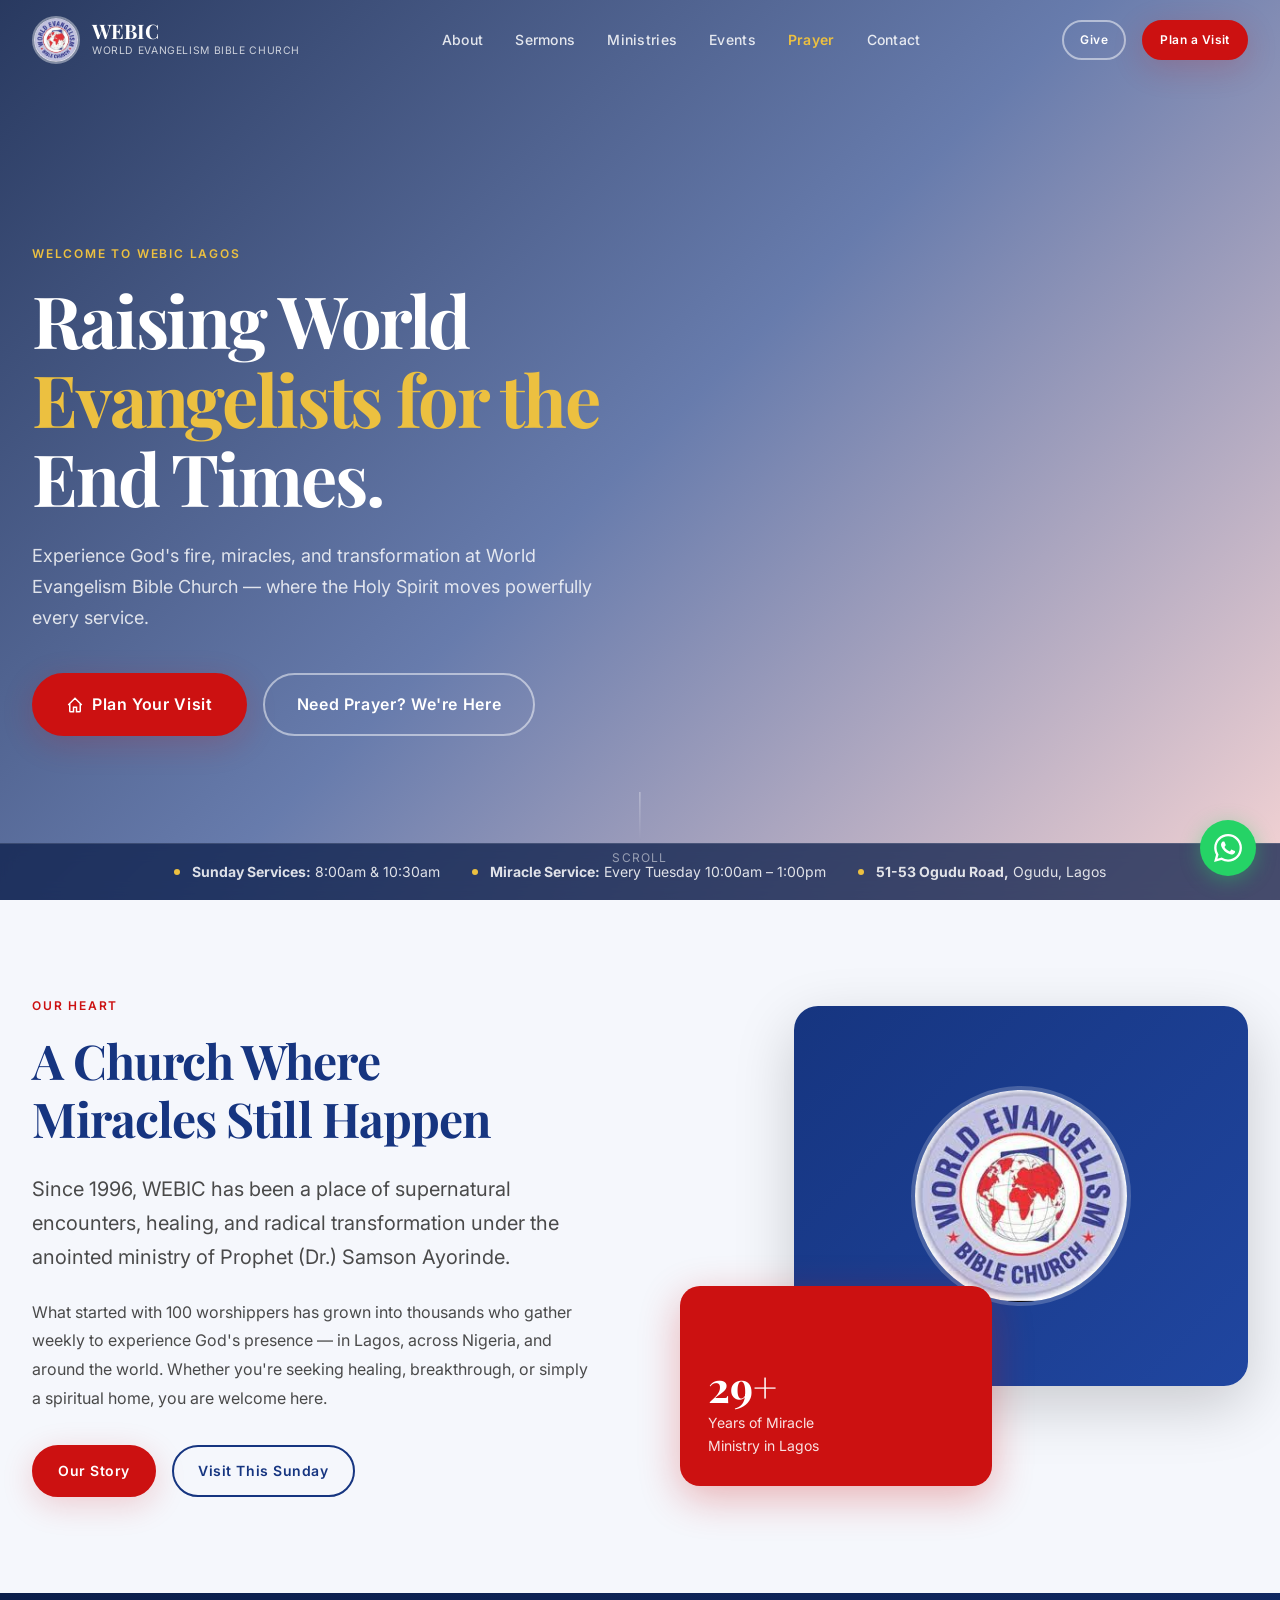
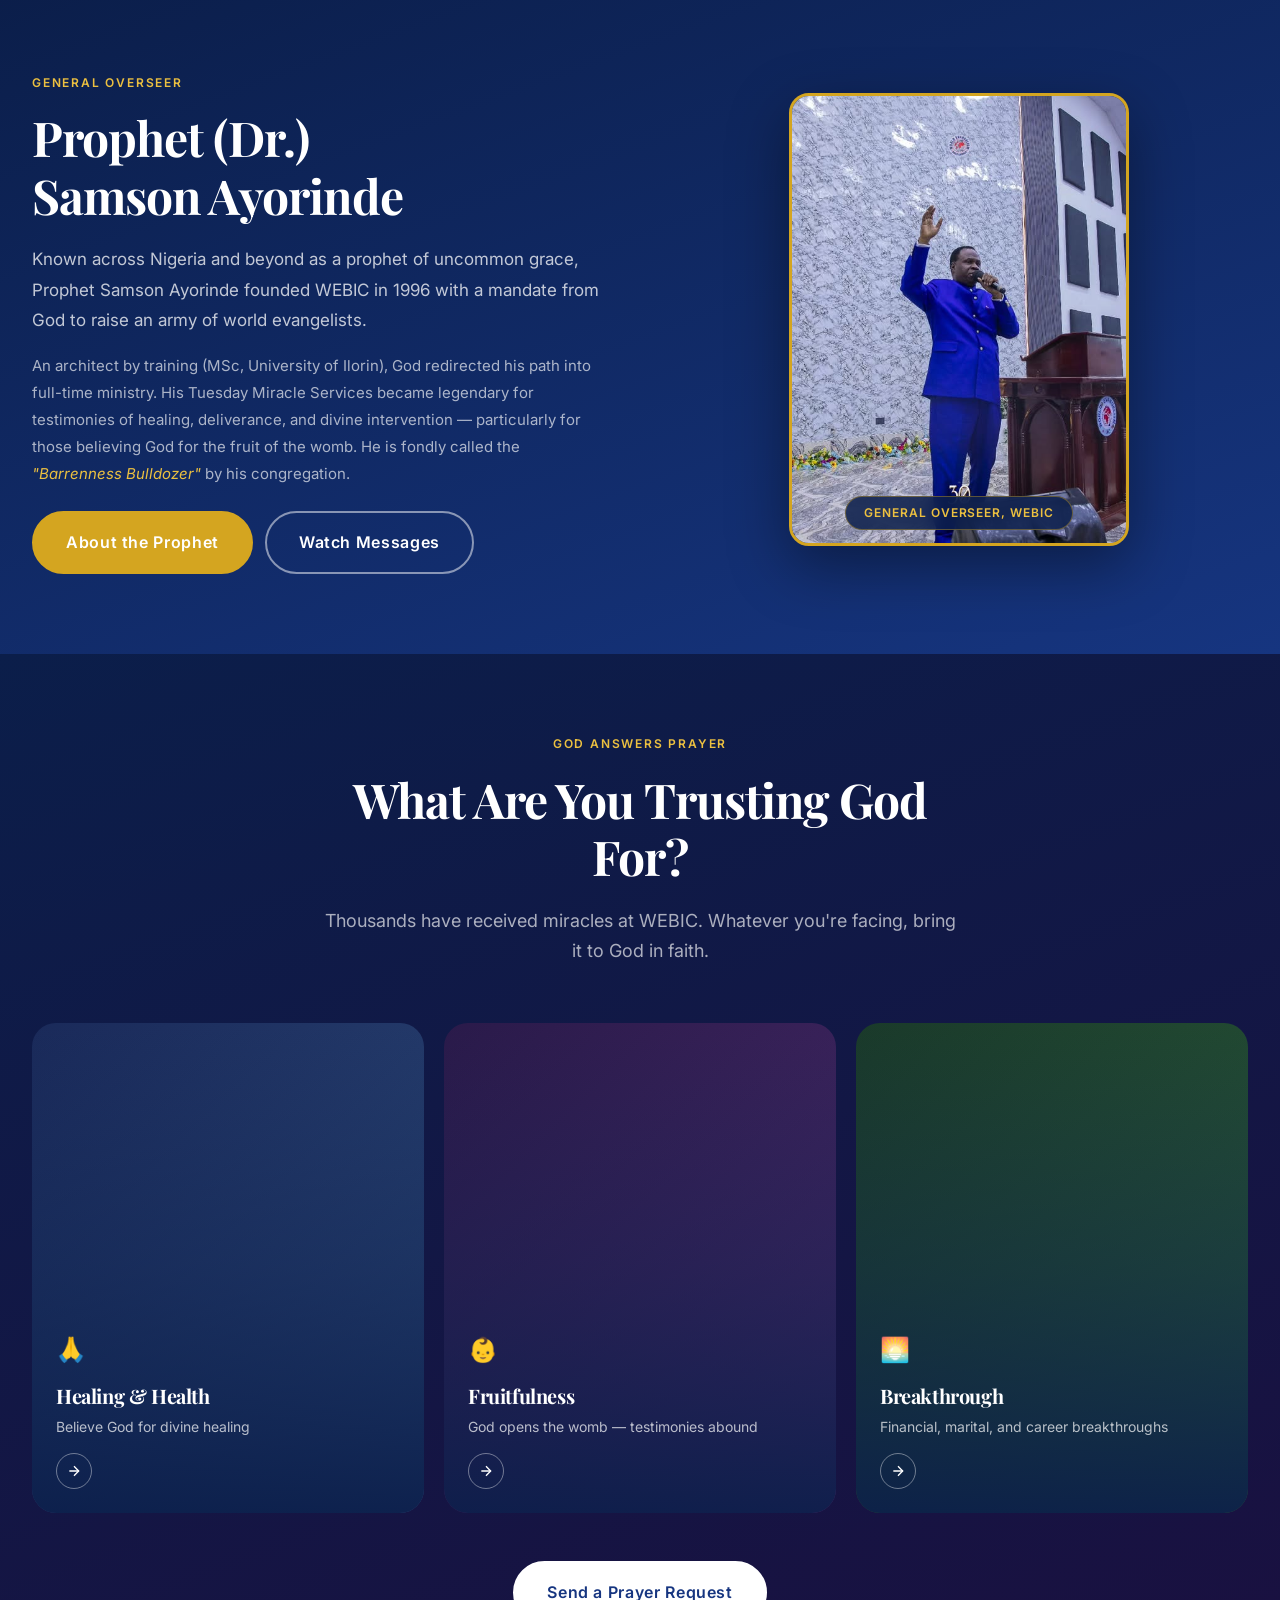
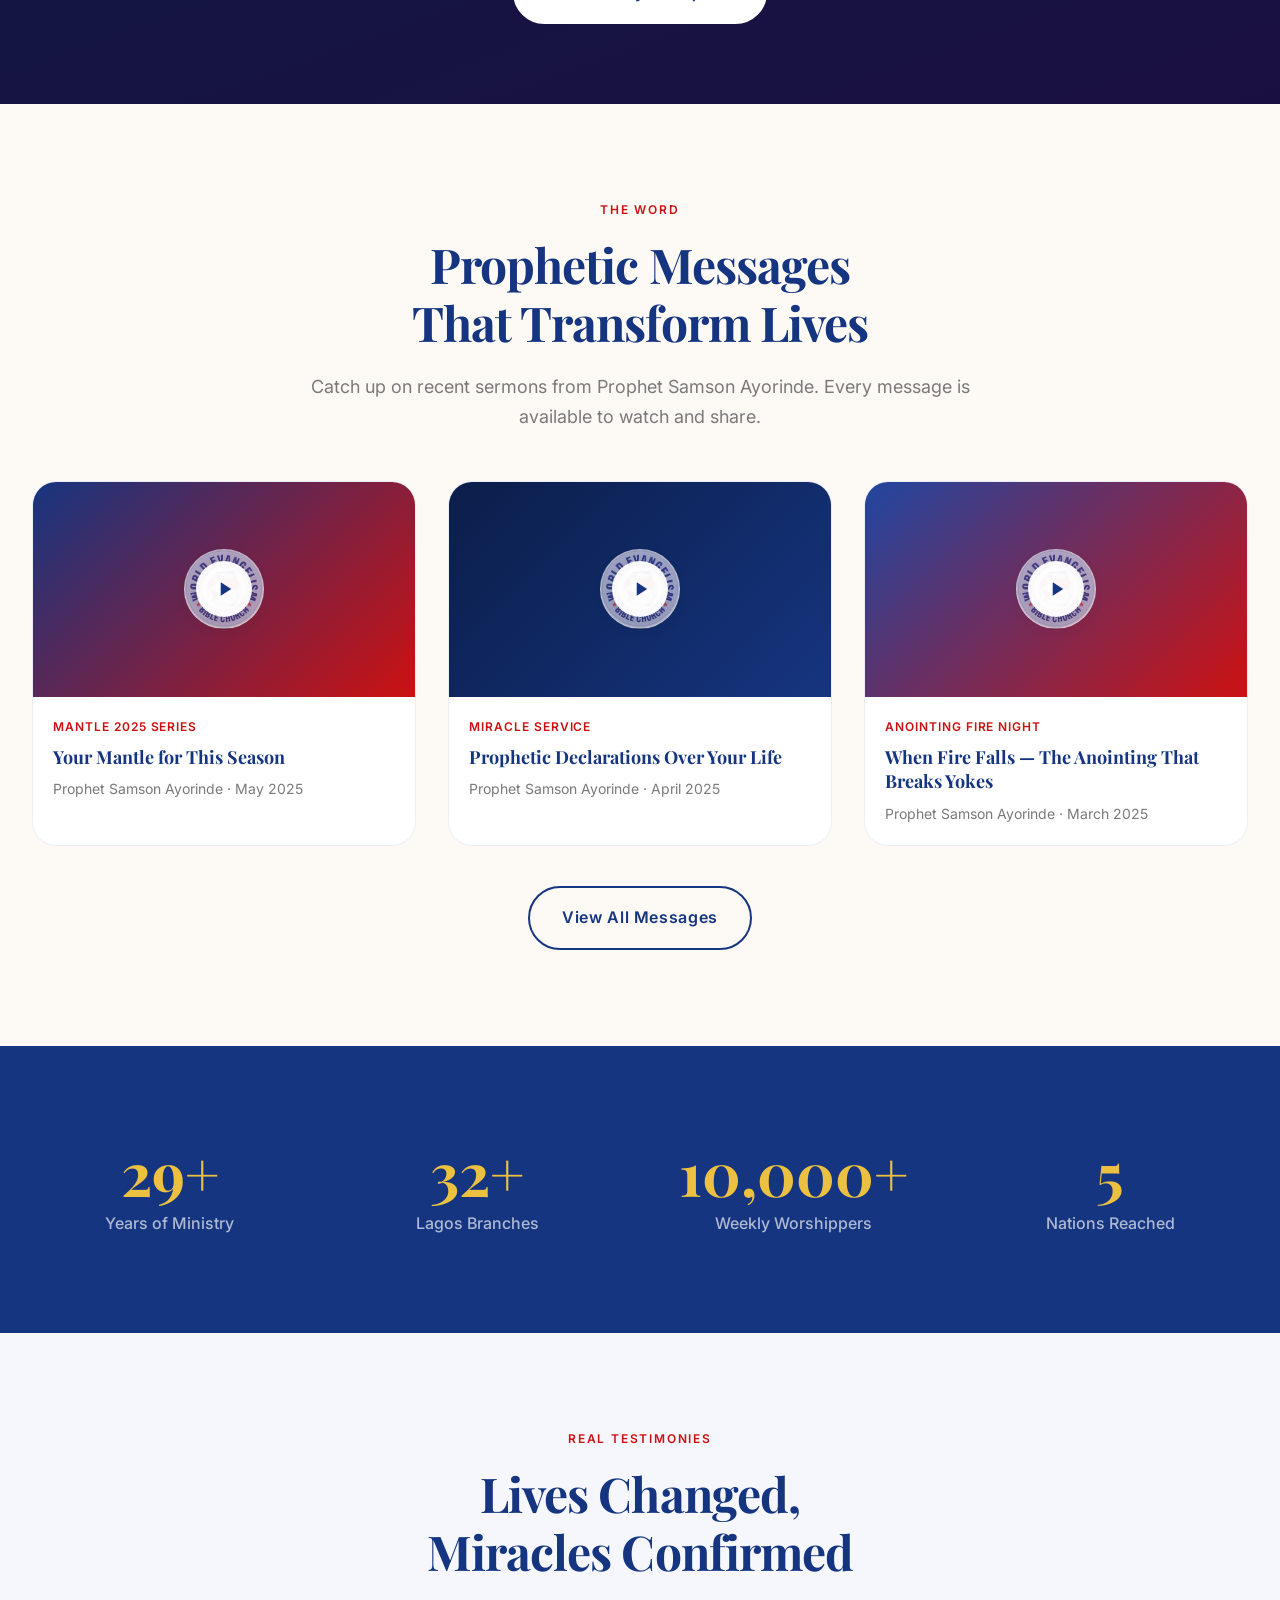
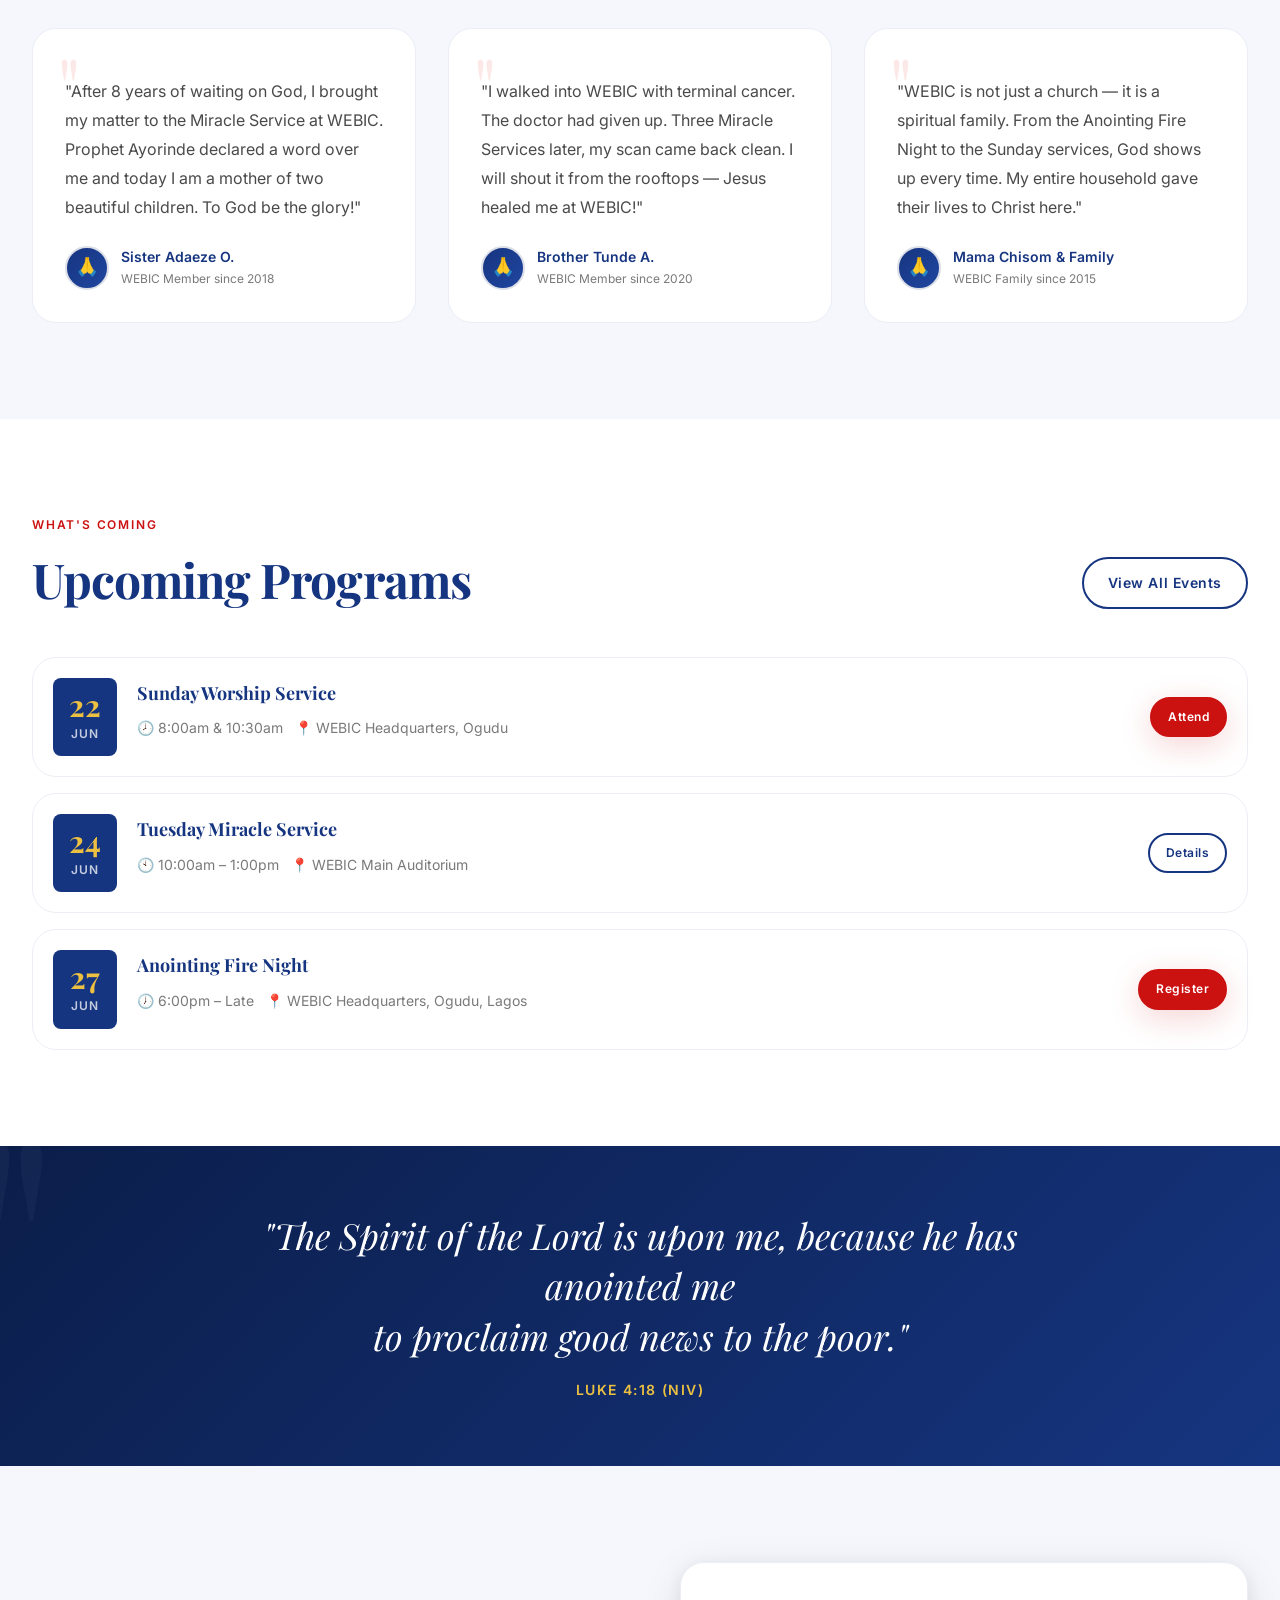
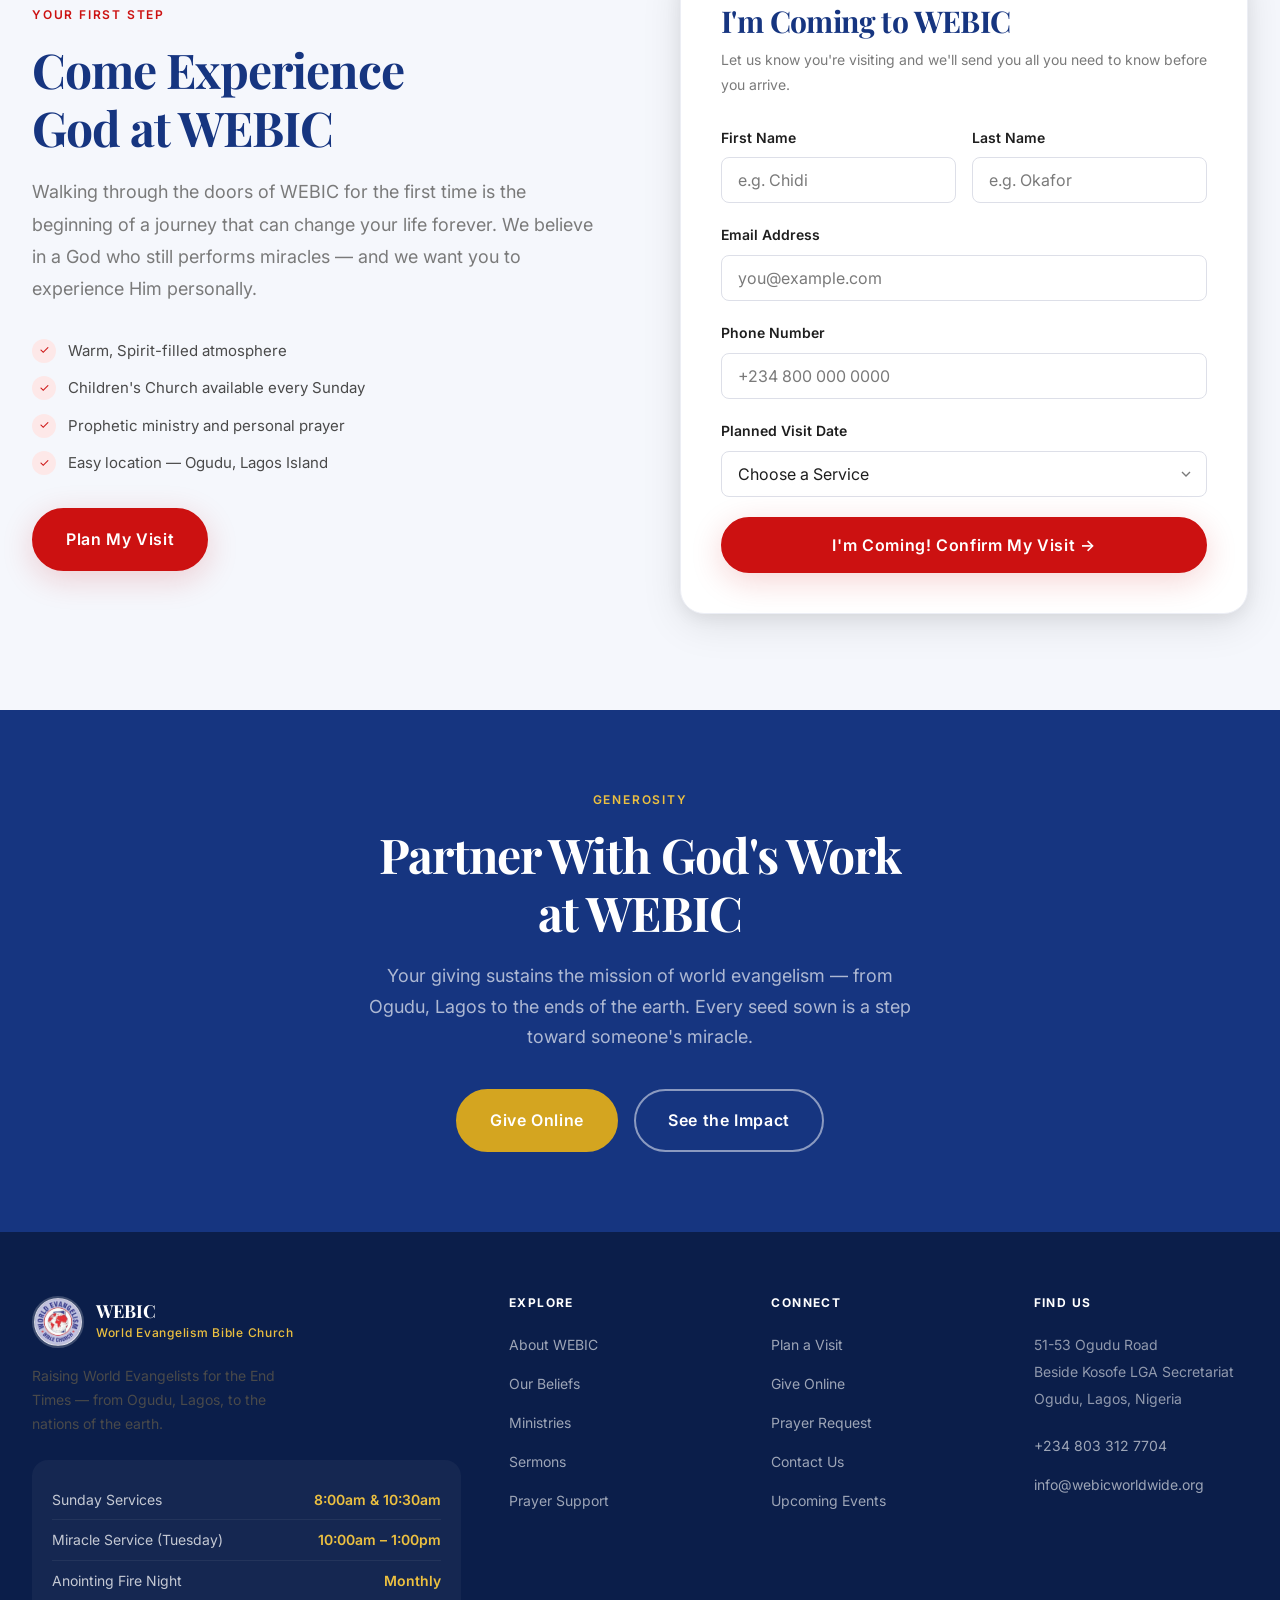
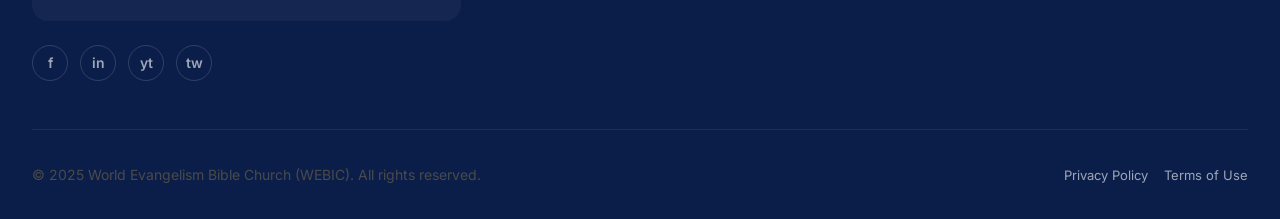
==== commit 48aab8da: "Fix logo display, add pastor photos, improve mobile responsiveness - Copy logo JPG into images/ so i" ====
--- a/index.html
+++ b/index.html
@@ -19,7 +19,7 @@
   <nav class="nav nav--transparent" id="main-nav" data-transparent="true">
     <div class="nav__inner">
       <a href="index.html" class="nav__logo">
-        <img src="../Logos/images.jpg" alt="WEBIC Logo" class="nav__logo-img" />
+        <img src="images/logo.jpg" alt="WEBIC Logo" class="nav__logo-img" />
         <div>
           <div class="nav__logo-text">WEBIC</div>
           <div class="nav__logo-sub">World Evangelism Bible Church</div>
@@ -150,7 +150,7 @@
               box-shadow:0 20px 60px rgba(0,0,0,0.18);
               display:flex; align-items:center; justify-content:center;
             ">
-              <img src="../Logos/images.jpg" alt="World Evangelism Bible Church"
+              <img src="images/logo.jpg" alt="World Evangelism Bible Church"
                 style="width:220px; height:220px; object-fit:contain; border-radius:50%; border:4px solid rgba(255,255,255,0.2);" />
             </div>
             <!-- Accent card -->
@@ -177,7 +177,7 @@
     <!-- PROPHET AYORINDE — FOUNDER FEATURE -->
     <section class="section" style="background:linear-gradient(160deg,#0B1E4A 0%,#163580 100%); padding:80px 0;">
       <div class="container">
-        <div style="display:grid; grid-template-columns:1fr 1fr; gap:60px; align-items:center;" class="reveal">
+        <div class="pastor-grid pastor-grid--equal reveal">
           <div>
             <span class="section-header__label" style="color:var(--color-gold-light);">General Overseer</span>
             <h2 style="color:white; margin-bottom:20px;">Prophet (Dr.)<br>Samson Ayorinde</h2>
@@ -197,33 +197,13 @@
             </div>
           </div>
           <div style="text-align:center;">
-            <div style="
-              width:280px; height:320px;
-              background:linear-gradient(135deg, rgba(255,255,255,0.08) 0%, rgba(255,255,255,0.03) 100%);
-              border-radius:24px;
-              border:2px solid rgba(255,255,255,0.12);
-              margin:0 auto;
-              display:flex; flex-direction:column; align-items:center; justify-content:center;
-              gap:16px;
-            ">
-              <div style="
-                width:160px; height:160px;
-                border-radius:50%;
-                background:linear-gradient(135deg, #163580, #2046A0);
-                display:flex; align-items:center; justify-content:center;
-                border:4px solid var(--color-gold);
-                font-size:80px;
-              ">🙏</div>
-              <div style="color:white; font-family:'Playfair Display',serif; font-size:18px; font-weight:700; text-align:center; line-height:1.3;">
-                Prophet Samson<br>Ayorinde
-              </div>
-              <div style="color:var(--color-gold-light); font-size:13px; letter-spacing:0.08em; text-transform:uppercase; font-weight:600;">
-                General Overseer, WEBIC
-              </div>
-            </div>
-            <p style="color:rgba(255,255,255,0.45); font-size:12px; margin-top:12px;">
-              Replace with actual pastor photo
-            </p>
+            <div style="position:relative; display:inline-block;">
+              <img src="images/pastor2.jpg" alt="Prophet Samson Ayorinde — General Overseer, WEBIC"
+                style="width:100%; max-width:340px; border-radius:20px; border:3px solid var(--color-gold); box-shadow:0 20px 60px rgba(0,0,0,0.4); display:block; object-fit:cover; aspect-ratio:3/4;" />
+              <div style="position:absolute; bottom:16px; left:0; right:0; text-align:center;">
+                <span style="display:inline-block; background:rgba(11,30,74,0.85); backdrop-filter:blur(8px); border:1px solid rgba(212,165,32,0.4); color:var(--color-gold-light); padding:6px 18px; border-radius:100px; font-size:12px; font-weight:600; letter-spacing:0.08em; text-transform:uppercase;">General Overseer, WEBIC</span>
+              </div>
+            </div>
           </div>
         </div>
       </div>
@@ -303,7 +283,7 @@
           <div class="sermon-card">
             <div class="sermon-card__thumb">
               <div style="width:100%;height:100%;background:linear-gradient(135deg,#163580,#CC1111);display:flex;align-items:center;justify-content:center;">
-                <img src="../Logos/images.jpg" style="width:80px;height:80px;object-fit:contain;border-radius:50%;opacity:0.8;" alt="WEBIC" />
+                <img src="images/logo.jpg" style="width:80px;height:80px;object-fit:contain;border-radius:50%;opacity:0.8;" alt="WEBIC" />
               </div>
               <div class="sermon-card__play">
                 <div class="sermon-card__play-btn" style="cursor:pointer;">
@@ -321,7 +301,7 @@
           <div class="sermon-card">
             <div class="sermon-card__thumb">
               <div style="width:100%;height:100%;background:linear-gradient(135deg,#0B1E4A,#163580);display:flex;align-items:center;justify-content:center;">
-                <img src="../Logos/images.jpg" style="width:80px;height:80px;object-fit:contain;border-radius:50%;opacity:0.8;" alt="WEBIC" />
+                <img src="images/logo.jpg" style="width:80px;height:80px;object-fit:contain;border-radius:50%;opacity:0.8;" alt="WEBIC" />
               </div>
               <div class="sermon-card__play">
                 <div class="sermon-card__play-btn" style="cursor:pointer;">
@@ -339,7 +319,7 @@
           <div class="sermon-card">
             <div class="sermon-card__thumb">
               <div style="width:100%;height:100%;background:linear-gradient(135deg,#2046A0,#CC1111);display:flex;align-items:center;justify-content:center;">
-                <img src="../Logos/images.jpg" style="width:80px;height:80px;object-fit:contain;border-radius:50%;opacity:0.8;" alt="WEBIC" />
+                <img src="images/logo.jpg" style="width:80px;height:80px;object-fit:contain;border-radius:50%;opacity:0.8;" alt="WEBIC" />
               </div>
               <div class="sermon-card__play">
                 <div class="sermon-card__play-btn" style="cursor:pointer;">
@@ -610,7 +590,7 @@
       <div class="footer__grid">
         <div class="footer__brand">
           <a href="index.html" class="footer__logo">
-            <img src="../Logos/images.jpg" alt="WEBIC" class="footer__logo-img" />
+            <img src="images/logo.jpg" alt="WEBIC" class="footer__logo-img" />
             <div>
               <div class="footer__logo-name">WEBIC</div>
               <div class="footer__logo-sub">World Evangelism Bible Church</div>
--- a/css/style.css
+++ b/css/style.css
@@ -1630,3 +1630,203 @@
   body { font-size: 12pt; }
   h1, h2, h3 { page-break-after: avoid; }
 }
+
+/* --------------------------------------------------------------------------
+   24. PASTOR / TEAM PHOTO GRIDS
+   -------------------------------------------------------------------------- */
+.pastor-grid {
+  display: grid;
+  grid-template-columns: 280px 1fr;
+  gap: 60px;
+  align-items: start;
+}
+.pastor-grid--equal {
+  grid-template-columns: 1fr 1fr;
+  align-items: center;
+}
+
+@media (max-width: 900px) {
+  .pastor-grid,
+  .pastor-grid--equal {
+    grid-template-columns: 1fr;
+    gap: 36px;
+  }
+  .pastor-grid > div:first-child,
+  .pastor-grid--equal > div:last-child {
+    order: -1;
+  }
+}
+
+/* --------------------------------------------------------------------------
+   25. COMPREHENSIVE MOBILE ALIGNMENT FIXES
+   -------------------------------------------------------------------------- */
+
+/* ── Nav ── */
+@media (max-width: 1024px) {
+  .nav__inner { padding: 0 var(--space-5); }
+  .nav__logo-text { font-size: var(--text-lg); }
+}
+
+@media (max-width: 480px) {
+  .nav__inner { padding: 0 var(--space-4); }
+  .nav__logo-text { font-size: 1rem; }
+  .nav__logo-img { width: 38px; height: 38px; }
+}
+
+/* ── Hero (index.html) ── */
+@media (max-width: 768px) {
+  .hero { min-height: 90vh; }
+  .hero__inner { padding: 0 var(--space-5); }
+  .hero__title { font-size: clamp(2rem, 8vw, 3rem); }
+  .hero__subtitle { font-size: var(--text-base); max-width: 100%; }
+  .hero__actions { flex-direction: column; align-items: stretch; gap: var(--space-3); }
+  .hero__actions .btn { width: 100%; text-align: center; justify-content: center; }
+}
+
+/* ── Page hero (inner pages) ── */
+.page-hero {
+  padding-left: var(--space-5);
+  padding-right: var(--space-5);
+}
+@media (max-width: 480px) {
+  .page-hero { text-align: center; }
+  .page-hero__title { font-size: clamp(1.8rem, 7vw, 2.5rem); }
+  .page-hero__subtitle { font-size: var(--text-sm); }
+}
+
+/* ── Section header ── */
+@media (max-width: 768px) {
+  .section-header { text-align: center; }
+  .section-header h2 { font-size: clamp(1.6rem, 6vw, 2.2rem); }
+  .section-header__desc { font-size: var(--text-sm); }
+}
+
+/* ── Inline 2-column grids (belt-and-braces) ── */
+@media (max-width: 768px) {
+  div[style*="grid-template-columns:1fr 2fr"],
+  div[style*="grid-template-columns: 1fr 2fr"],
+  div[style*="grid-template-columns:2fr 1fr"],
+  div[style*="grid-template-columns: 2fr 1fr"],
+  div[style*="grid-template-columns:1fr 1fr"],
+  div[style*="grid-template-columns: 1fr 1fr"],
+  div[style*="grid-template-columns:1fr 3fr"],
+  div[style*="grid-template-columns: 1fr 3fr"] {
+    display: flex !important;
+    flex-direction: column !important;
+    gap: 28px !important;
+  }
+}
+
+/* ── Sermon cards ── */
+@media (max-width: 768px) {
+  .sermon-card { flex-direction: column; }
+  .sermon-card__thumb { width: 100%; height: 200px; border-radius: 12px 12px 0 0; }
+  .sermon-card__body { padding: var(--space-5); }
+}
+
+/* ── Event list ── */
+@media (max-width: 640px) {
+  .event-item { flex-direction: column; gap: var(--space-4); }
+  .event-item__date-block { min-width: unset; width: 60px; }
+  .event-item__meta { flex-wrap: wrap; gap: var(--space-2); }
+}
+
+/* ── Stats grid ── */
+@media (max-width: 640px) {
+  .stats-grid,
+  .grid.grid-4 { grid-template-columns: repeat(2, 1fr) !important; gap: var(--space-4); }
+  .stat-card__number { font-size: var(--text-4xl); }
+}
+
+/* ── Giving page ── */
+@media (max-width: 640px) {
+  .give-split { flex-direction: column; }
+  .give-split > * { width: 100%; }
+  .amount-btn { padding: var(--space-3) var(--space-2); font-size: var(--text-sm); }
+}
+
+/* ── Ministry cards ── */
+@media (max-width: 640px) {
+  .ministry-grid,
+  .grid.grid-3 { grid-template-columns: 1fr !important; }
+}
+
+/* ── Contact / Plan Visit forms ── */
+@media (max-width: 640px) {
+  .form-row,
+  .form-two-col { grid-template-columns: 1fr !important; }
+  .contact-methods { grid-template-columns: 1fr !important; }
+}
+
+/* ── Footer ── */
+@media (max-width: 480px) {
+  .footer { padding: var(--space-12) 0 var(--space-8); }
+  .footer__grid { grid-template-columns: 1fr; gap: var(--space-8); }
+  .footer__service-time { flex-direction: column; gap: 2px; }
+  .footer__service-time span:last-child { font-size: var(--text-xs); }
+  .footer__tagline { max-width: 100%; }
+}
+
+/* ── WhatsApp float ── */
+@media (max-width: 480px) {
+  .whatsapp-float { bottom: 16px; right: 16px; width: 52px; height: 52px; }
+  .whatsapp-float svg { width: 26px; height: 26px; }
+}
+
+/* ── Belief items ── */
+@media (max-width: 640px) {
+  .belief-item { gap: var(--space-3); }
+  .belief-item__number { font-size: var(--text-4xl); }
+  .belief-item__title { font-size: var(--text-lg); }
+}
+
+/* ── Scroll-reveal: always show on mobile (prevents stuck-invisible elements) ── */
+@media (max-width: 768px) {
+  .reveal {
+    opacity: 1 !important;
+    transform: none !important;
+    transition: none !important;
+  }
+}
+
+/* ── General image responsiveness ── */
+img { max-width: 100%; height: auto; display: block; }
+
+/* ── Prevent horizontal overflow globally ── */
+* { max-width: 100%; }
+img, video, iframe { max-width: 100%; }
+
+/* ── Buttons full-width on very small screens ── */
+@media (max-width: 400px) {
+  .btn--lg { padding: var(--space-3) var(--space-5); font-size: var(--text-sm); }
+  .btn { min-width: unset; }
+}
+
+/* ── Scripture banner ── */
+@media (max-width: 640px) {
+  .scripture-banner { padding: var(--space-10) var(--space-5); text-align: center; }
+  .scripture-banner__text { font-size: var(--text-lg); }
+}
+
+/* ── Service bar ── */
+@media (max-width: 640px) {
+  .service-bar__inner {
+    flex-direction: column;
+    align-items: flex-start;
+    gap: var(--space-3);
+    padding: var(--space-4) var(--space-5);
+  }
+  .service-bar__divider { display: none; }
+}
+
+/* ── Find-help / prayer detail grid ── */
+@media (max-width: 768px) {
+  .prayer-form-card { padding: var(--space-6) var(--space-5); }
+  .prayer-category-select { grid-template-columns: repeat(2, 1fr); }
+  .how-steps { grid-template-columns: repeat(2, 1fr); gap: var(--space-6); }
+  .need-grid { grid-template-columns: 1fr; }
+}
+@media (max-width: 400px) {
+  .prayer-category-select { grid-template-columns: repeat(2, 1fr); }
+  .how-steps { grid-template-columns: 1fr; }
+}
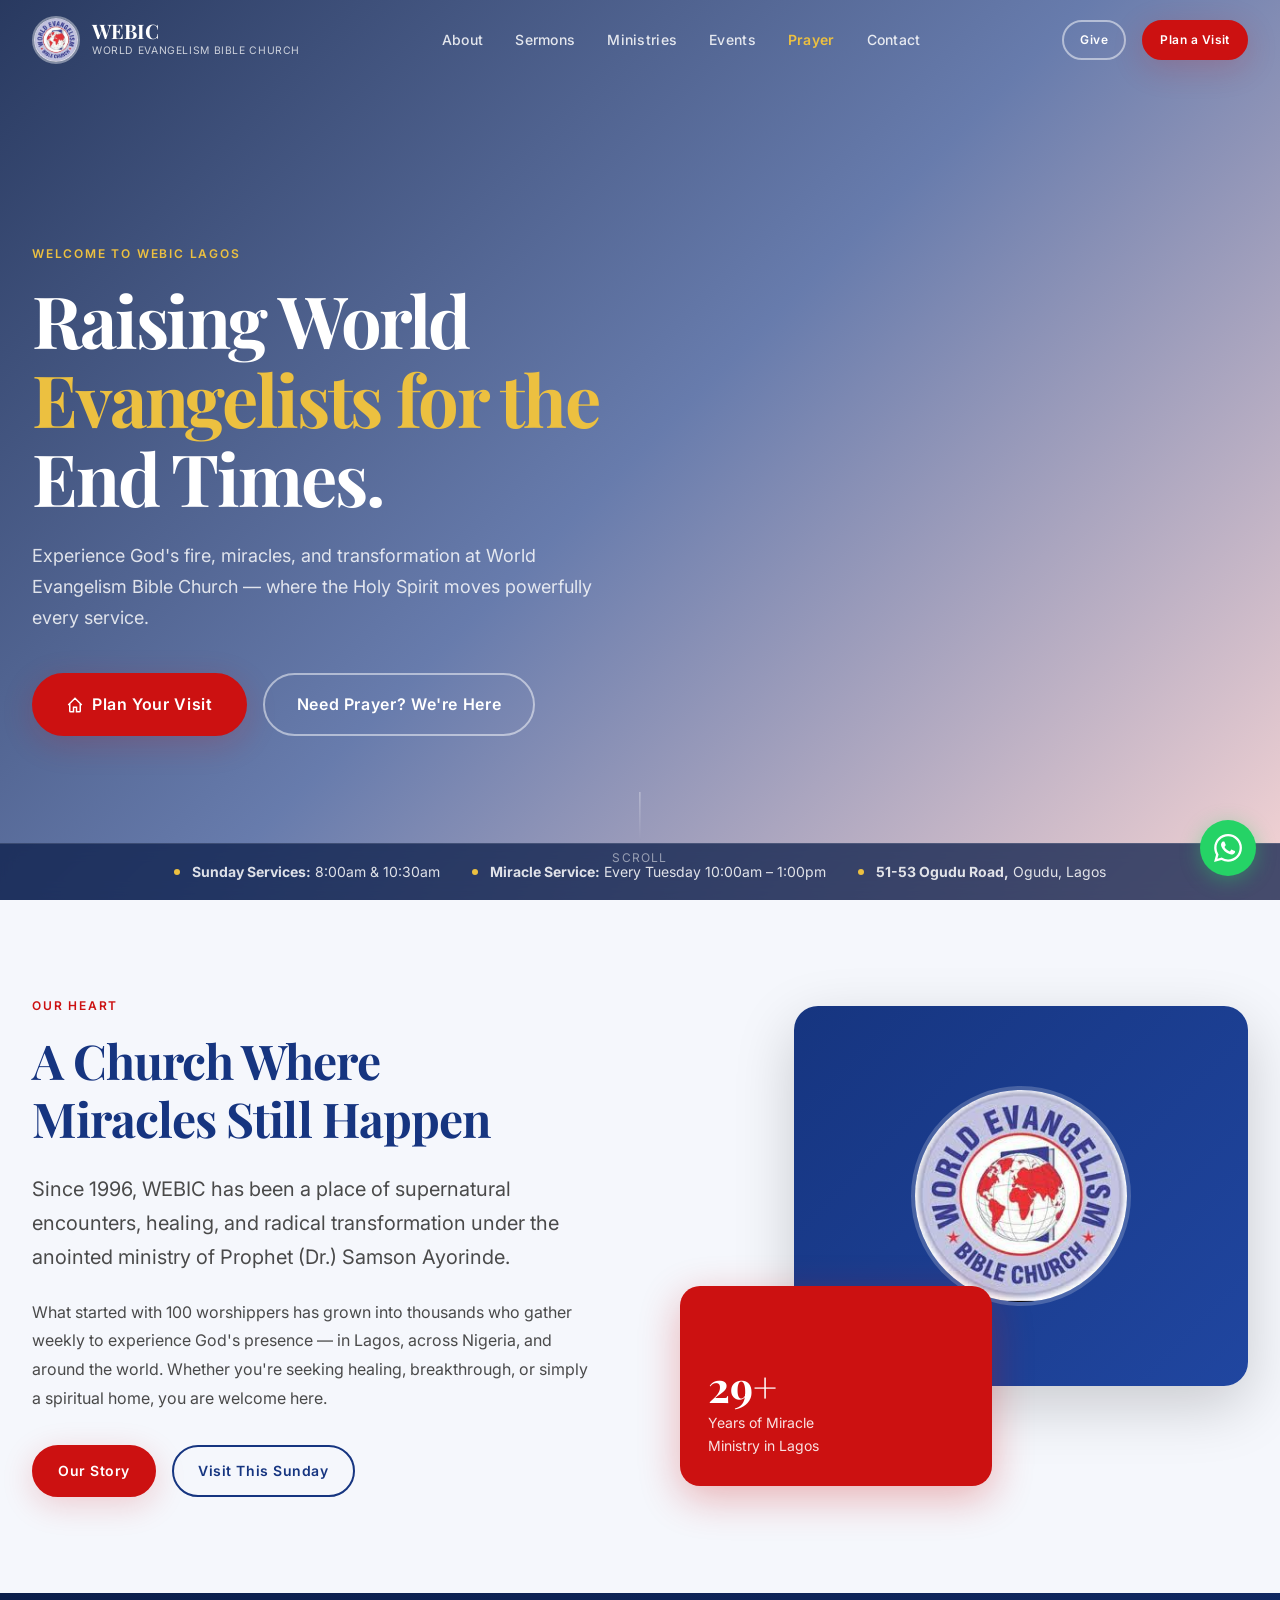
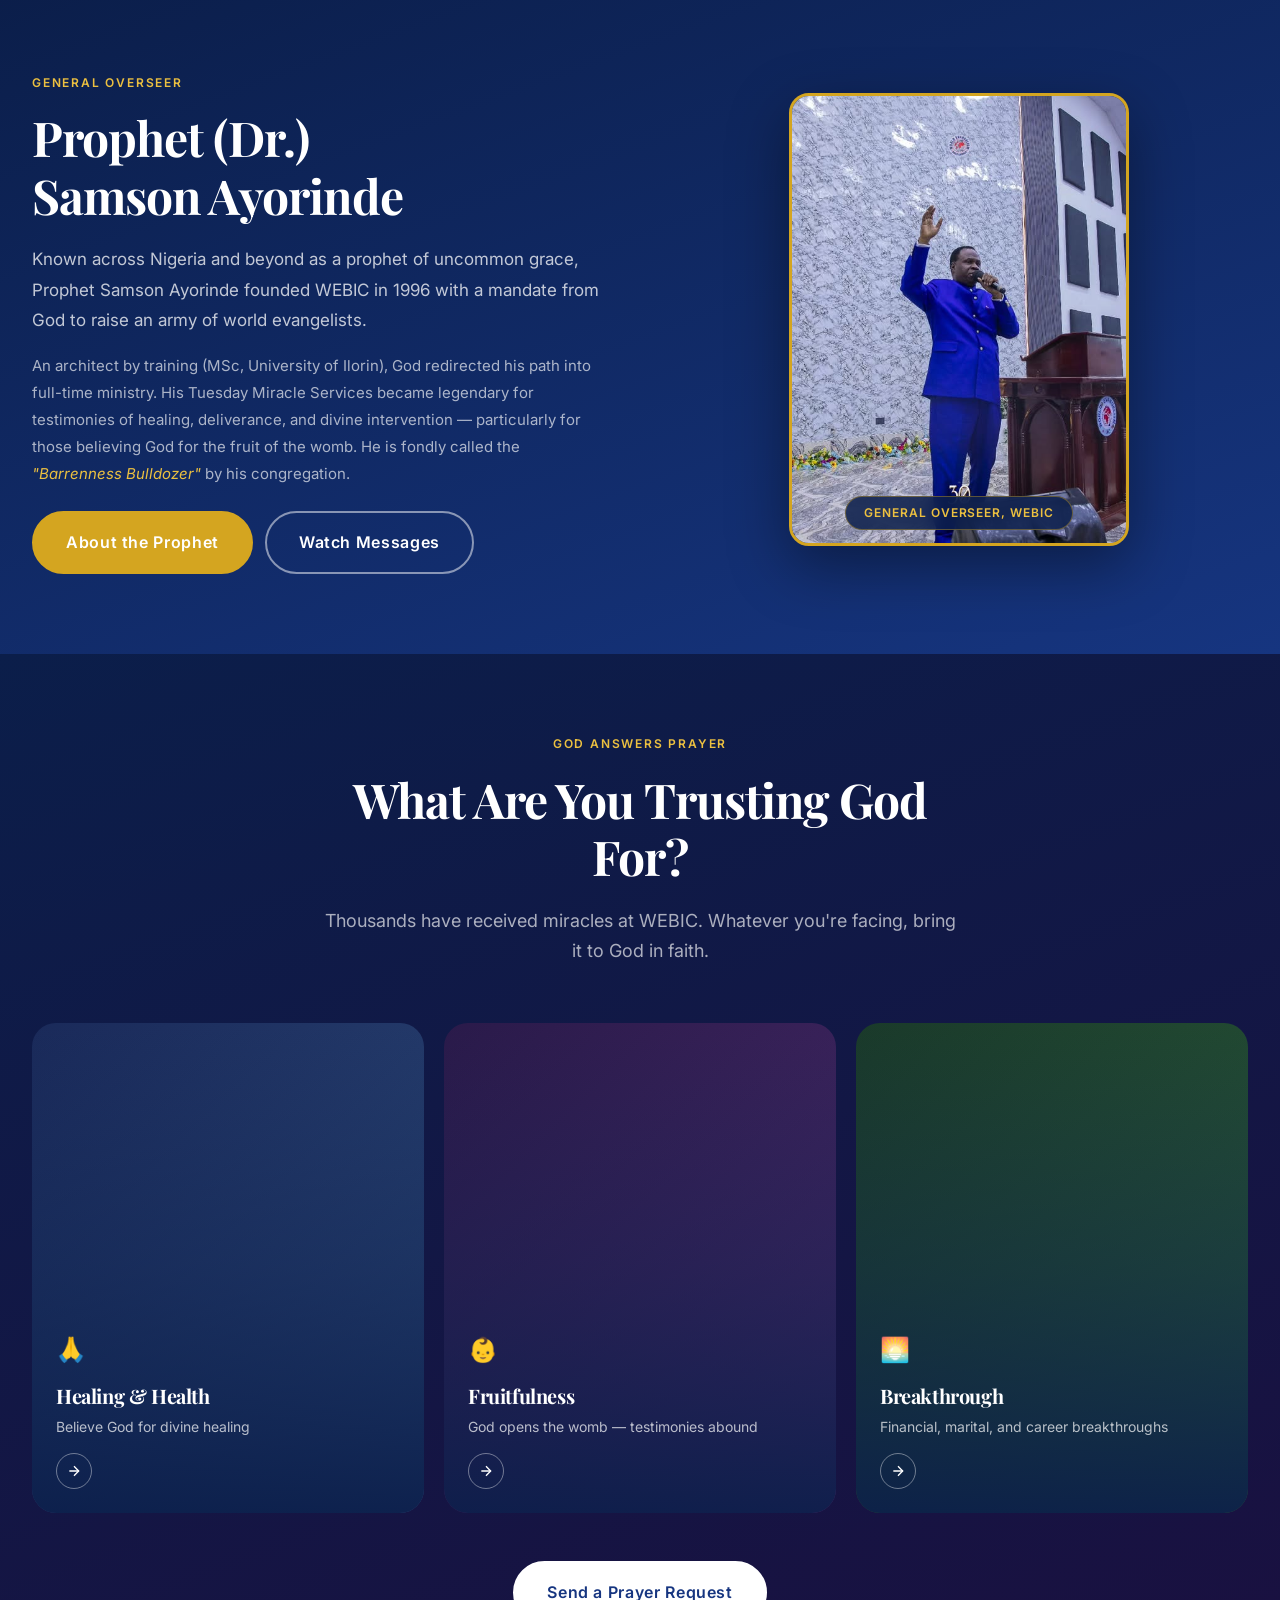
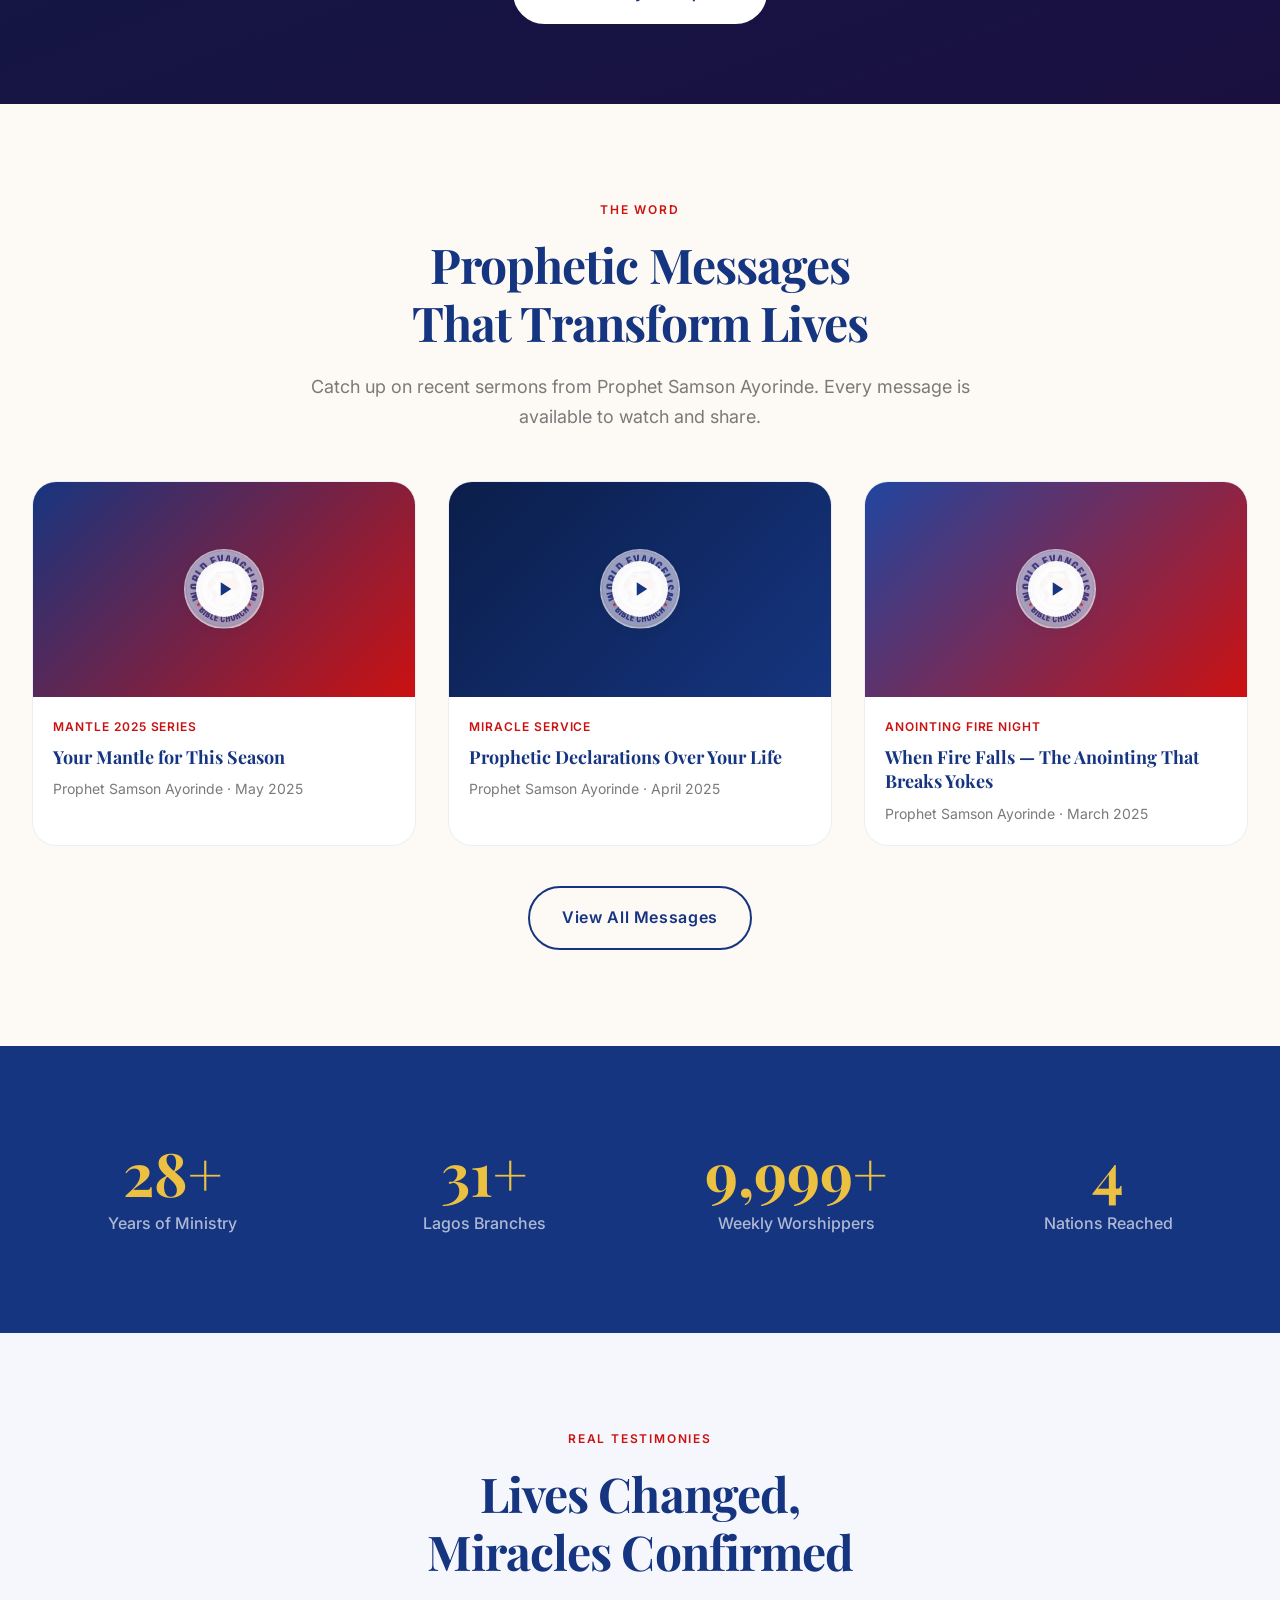
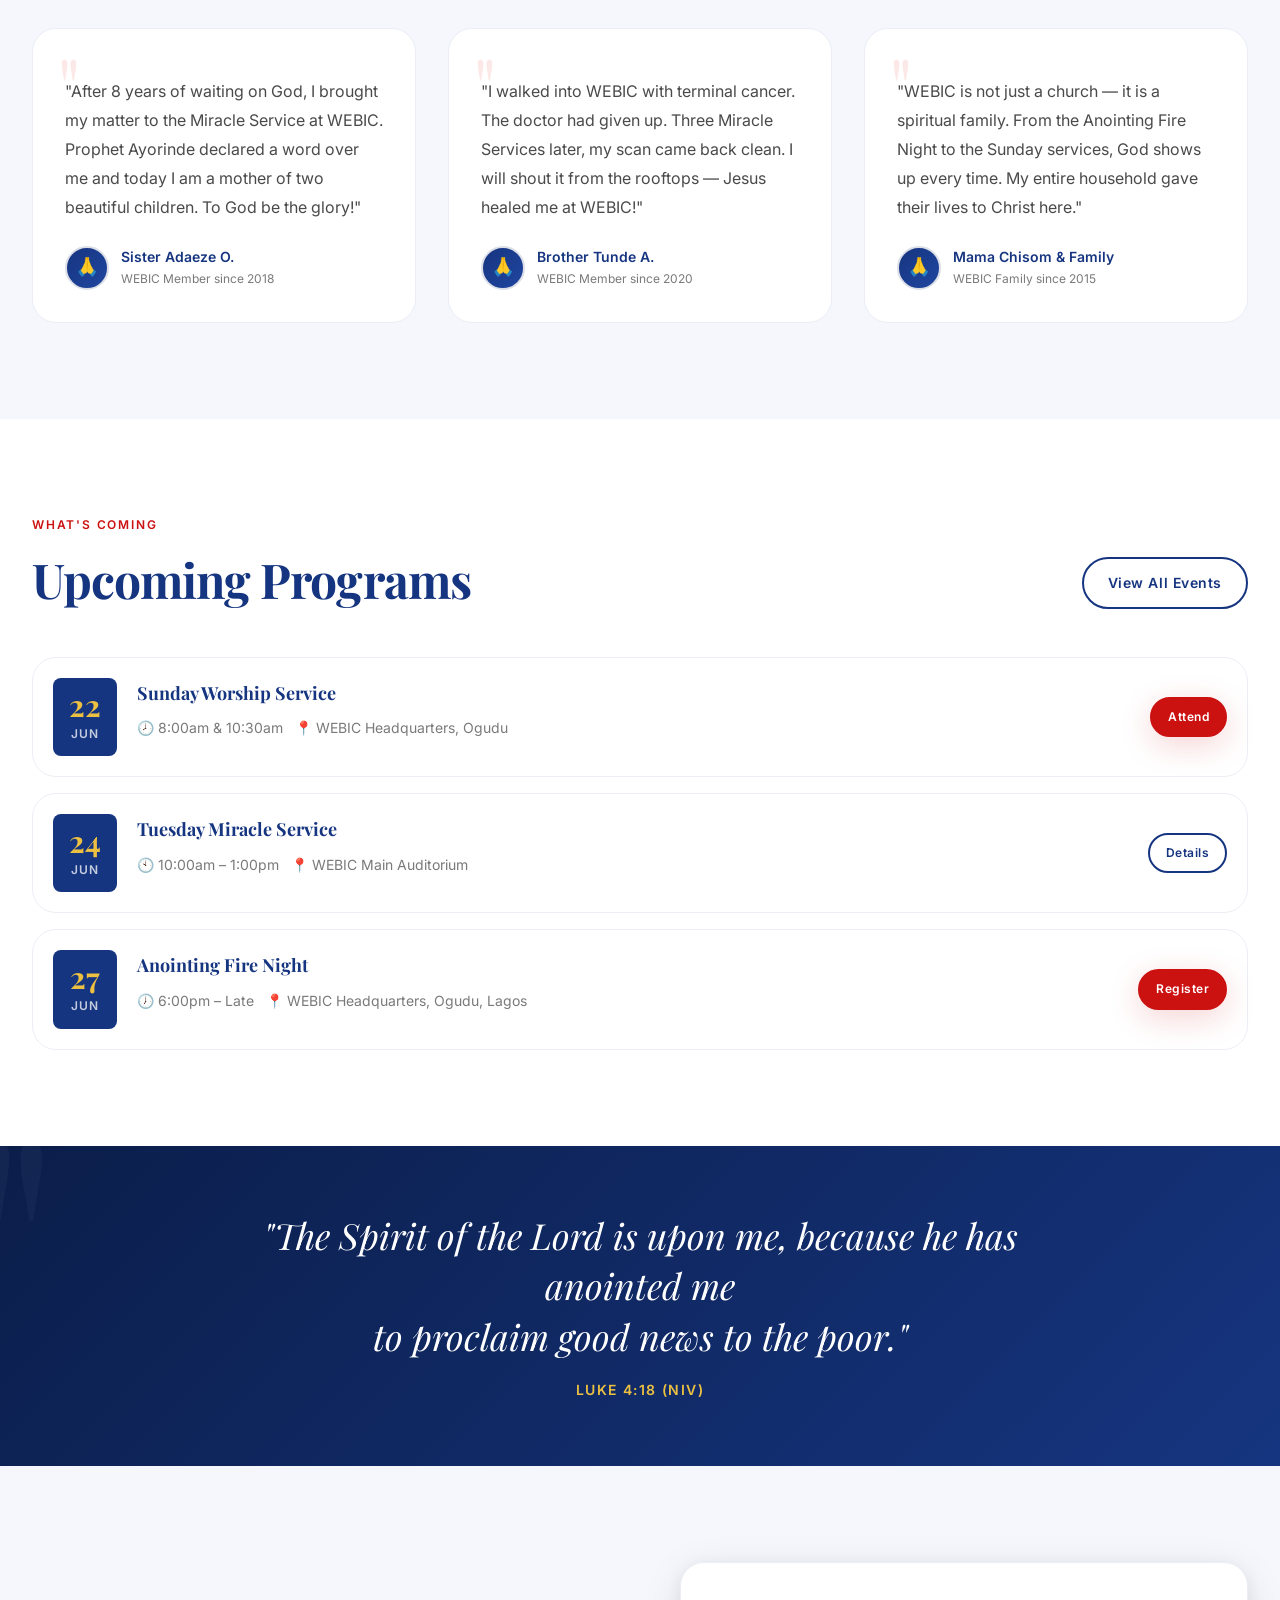
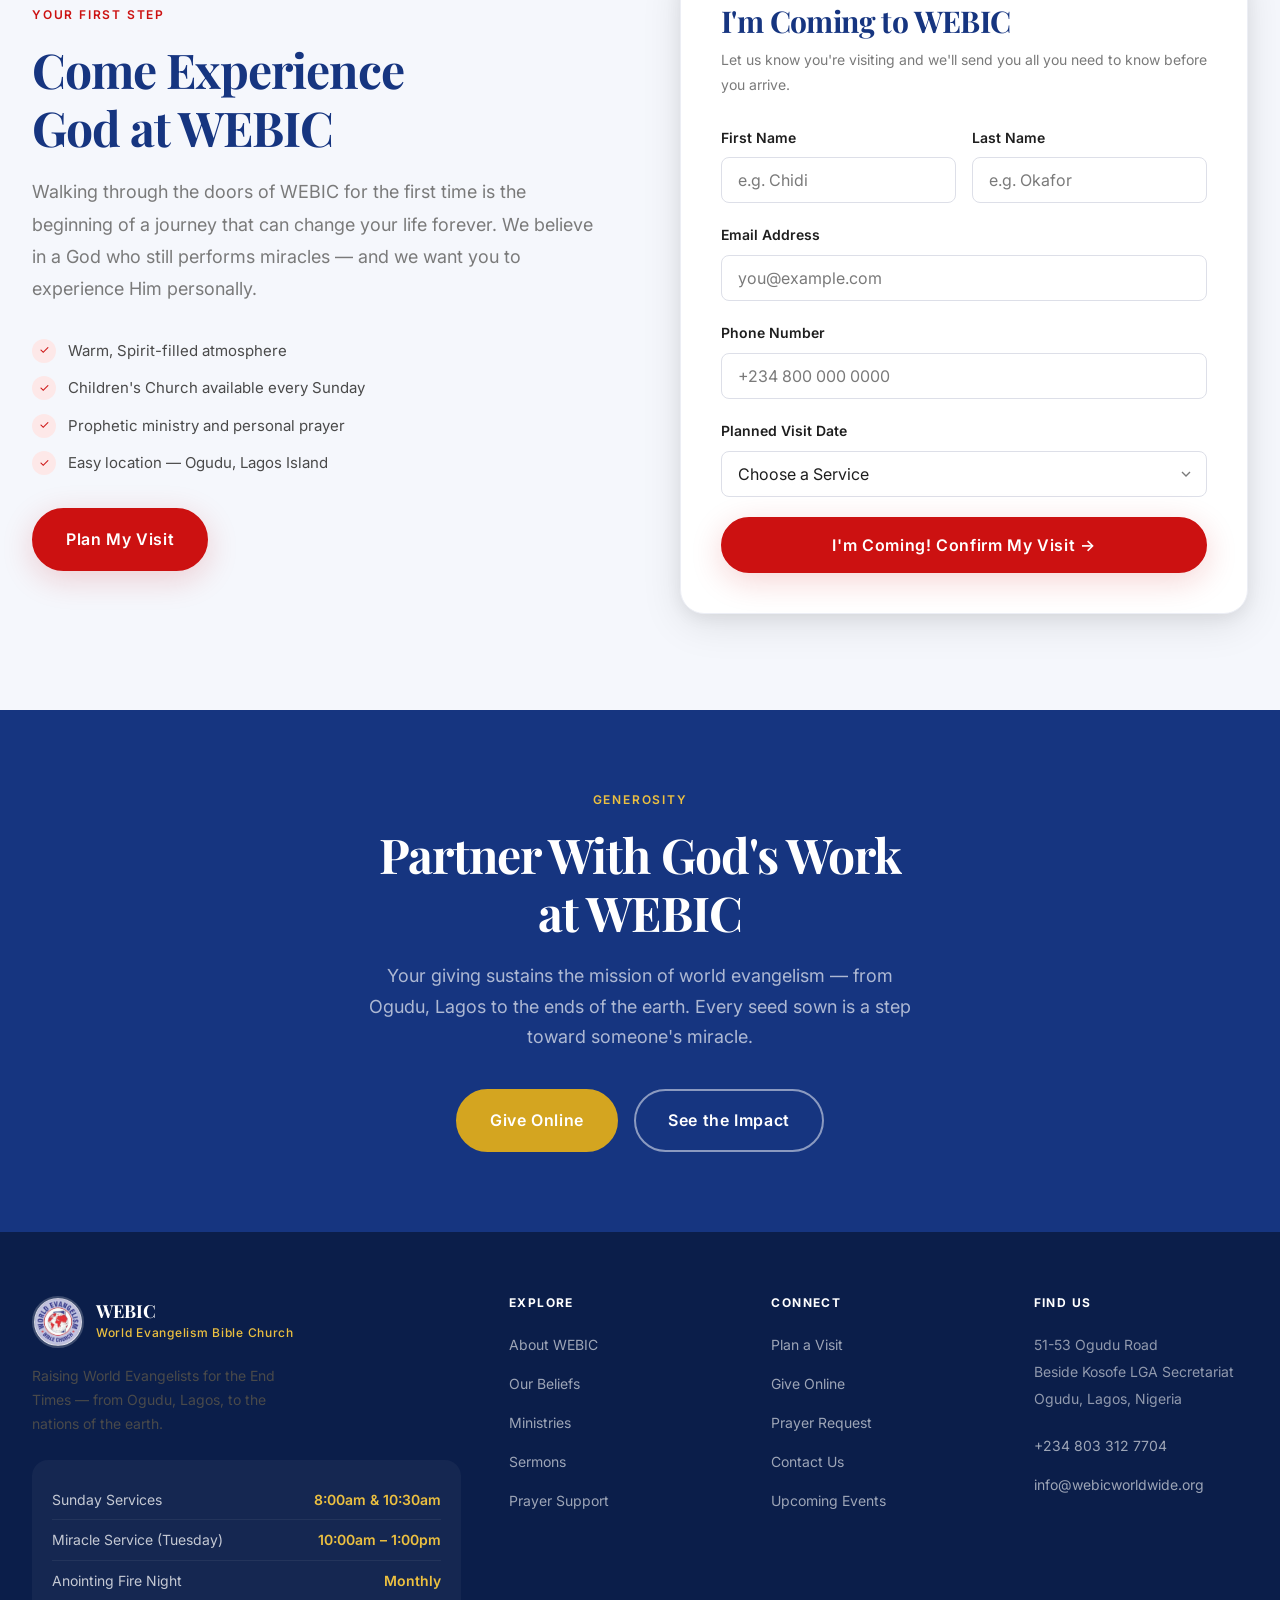
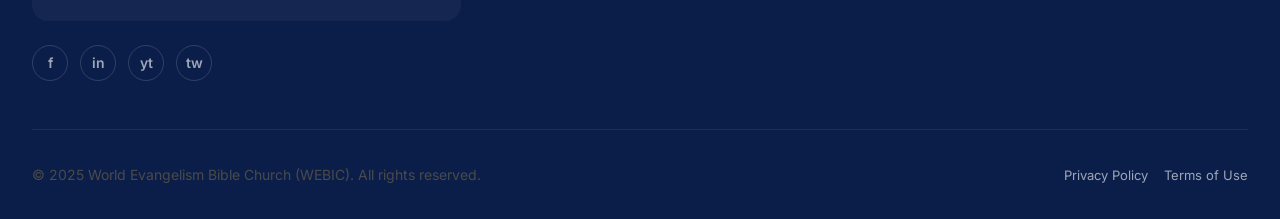
==== commit c740afc3: "Add WEBIC favicon to all 11 pages (browser tab icon) Uses images/logo.jpg as both rel=icon and apple" ====
--- a/index.html
+++ b/index.html
@@ -8,6 +8,8 @@
   <meta property="og:description" content="Raising World Evangelists for the End Times. Experience God's presence at WEBIC Ogudu, Lagos." />
   <meta property="og:type" content="website" />
   <title>WEBIC — World Evangelism Bible Church Lagos</title>
+  <link rel="icon" type="image/jpeg" href="images/logo.jpg" />
+  <link rel="apple-touch-icon" href="images/logo.jpg" />
   <link rel="preconnect" href="https://fonts.googleapis.com" />
   <link rel="preconnect" href="https://fonts.gstatic.com" crossorigin />
   <link href="https://fonts.googleapis.com/css2?family=Playfair+Display:ital,wght@0,700;0,800;1,700&family=Inter:wght@400;500;600&display=swap" rel="stylesheet" />
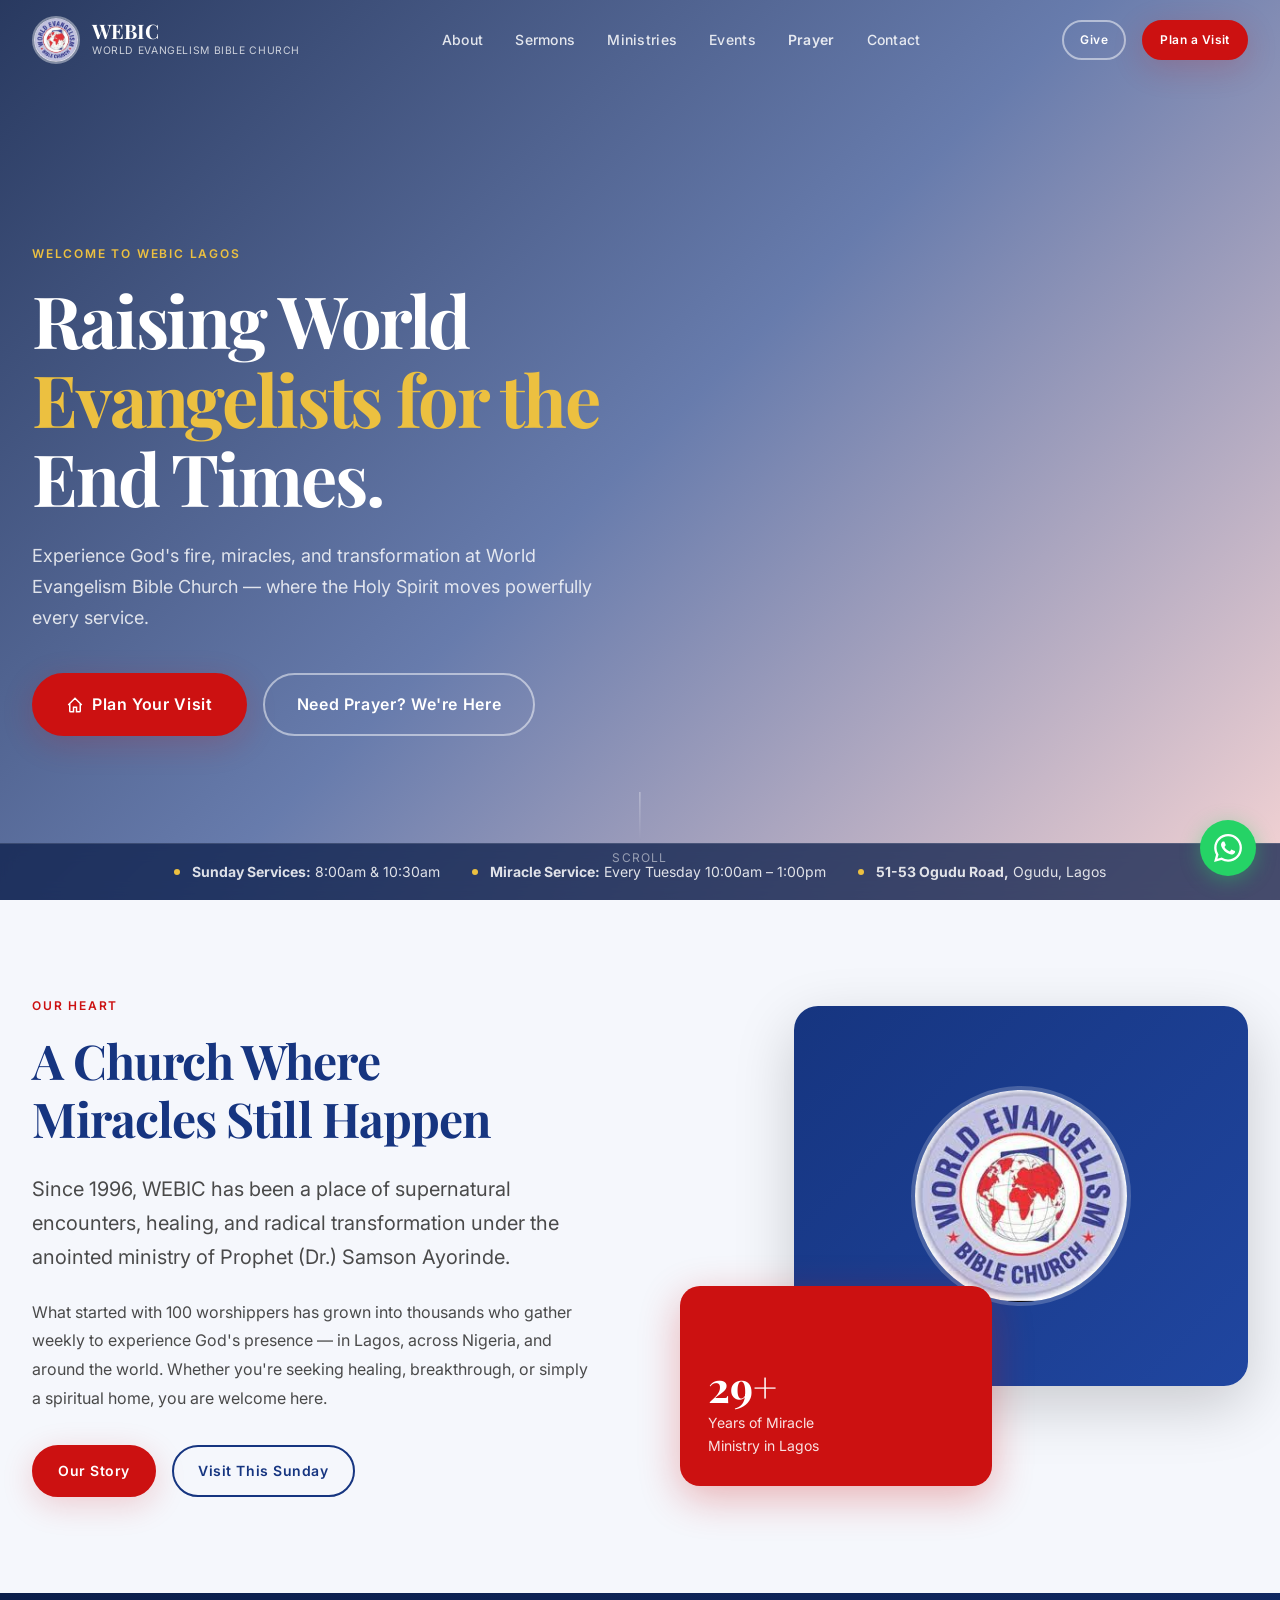
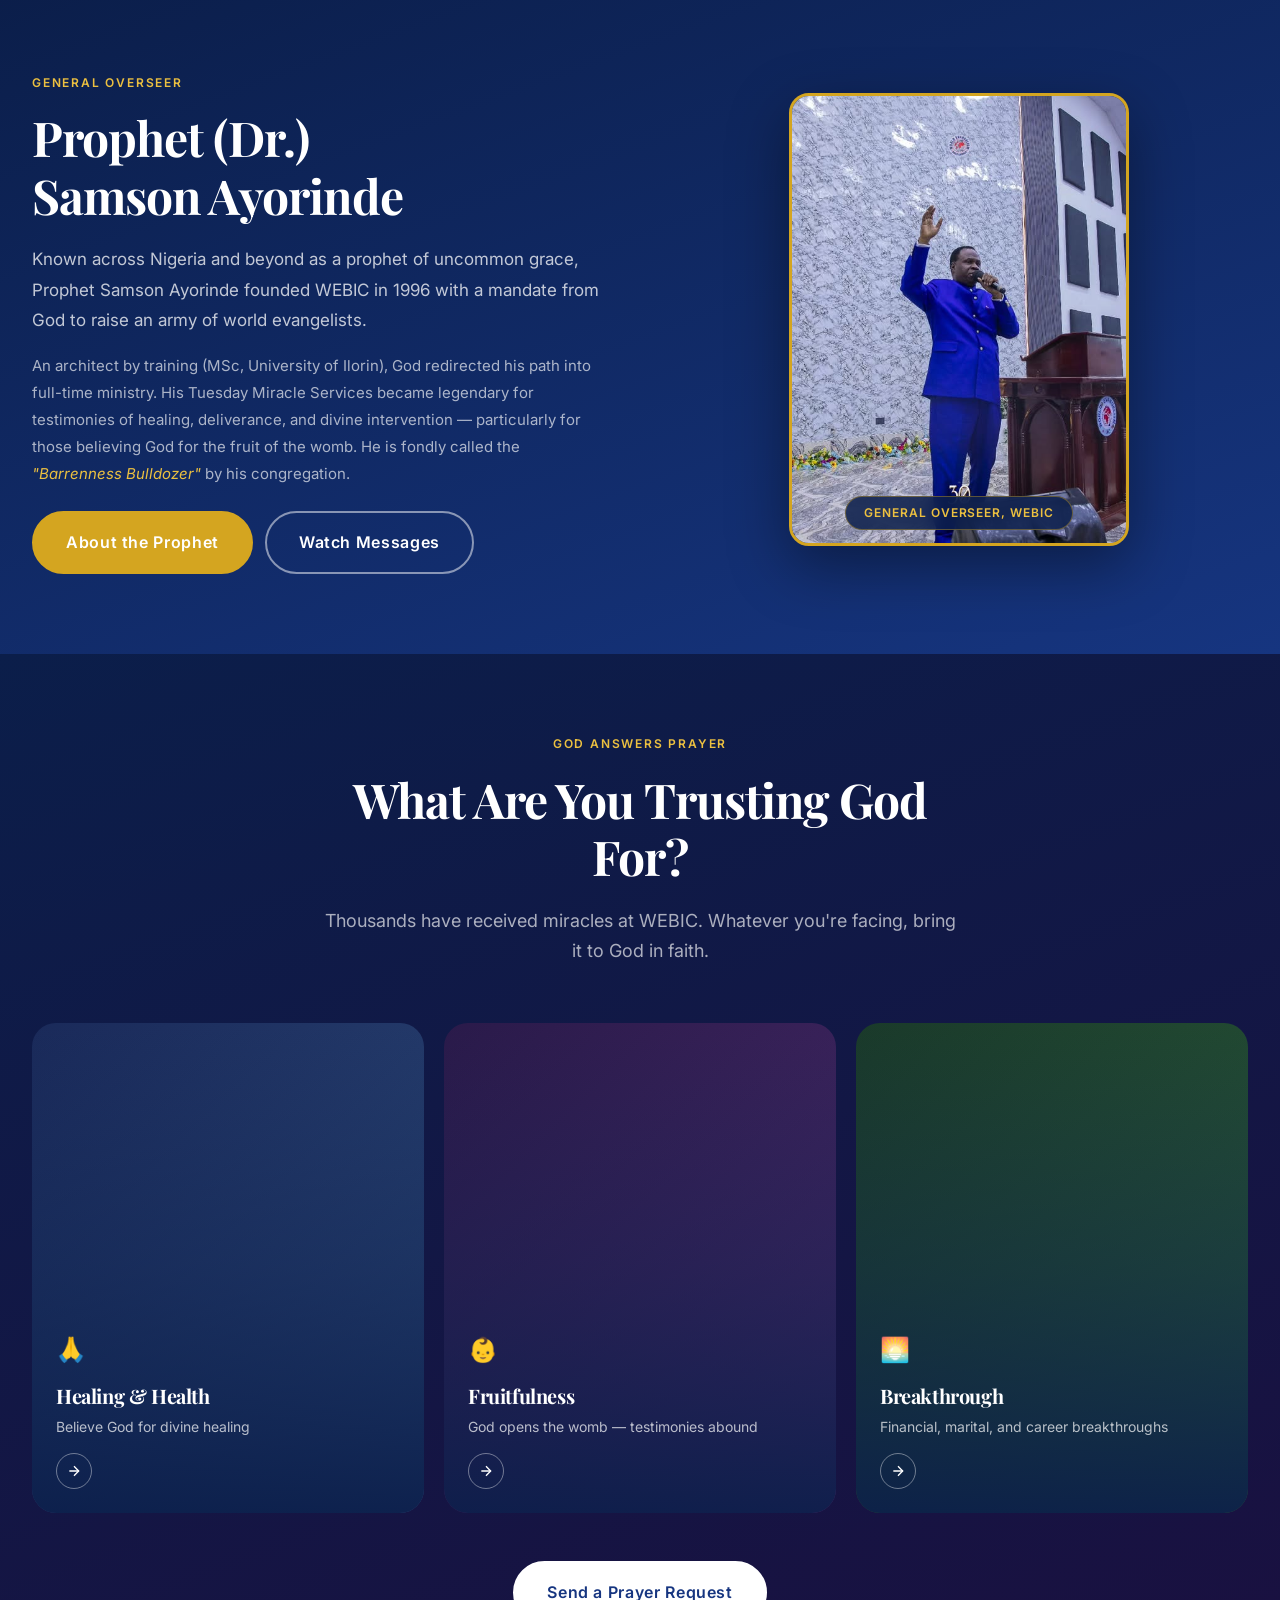
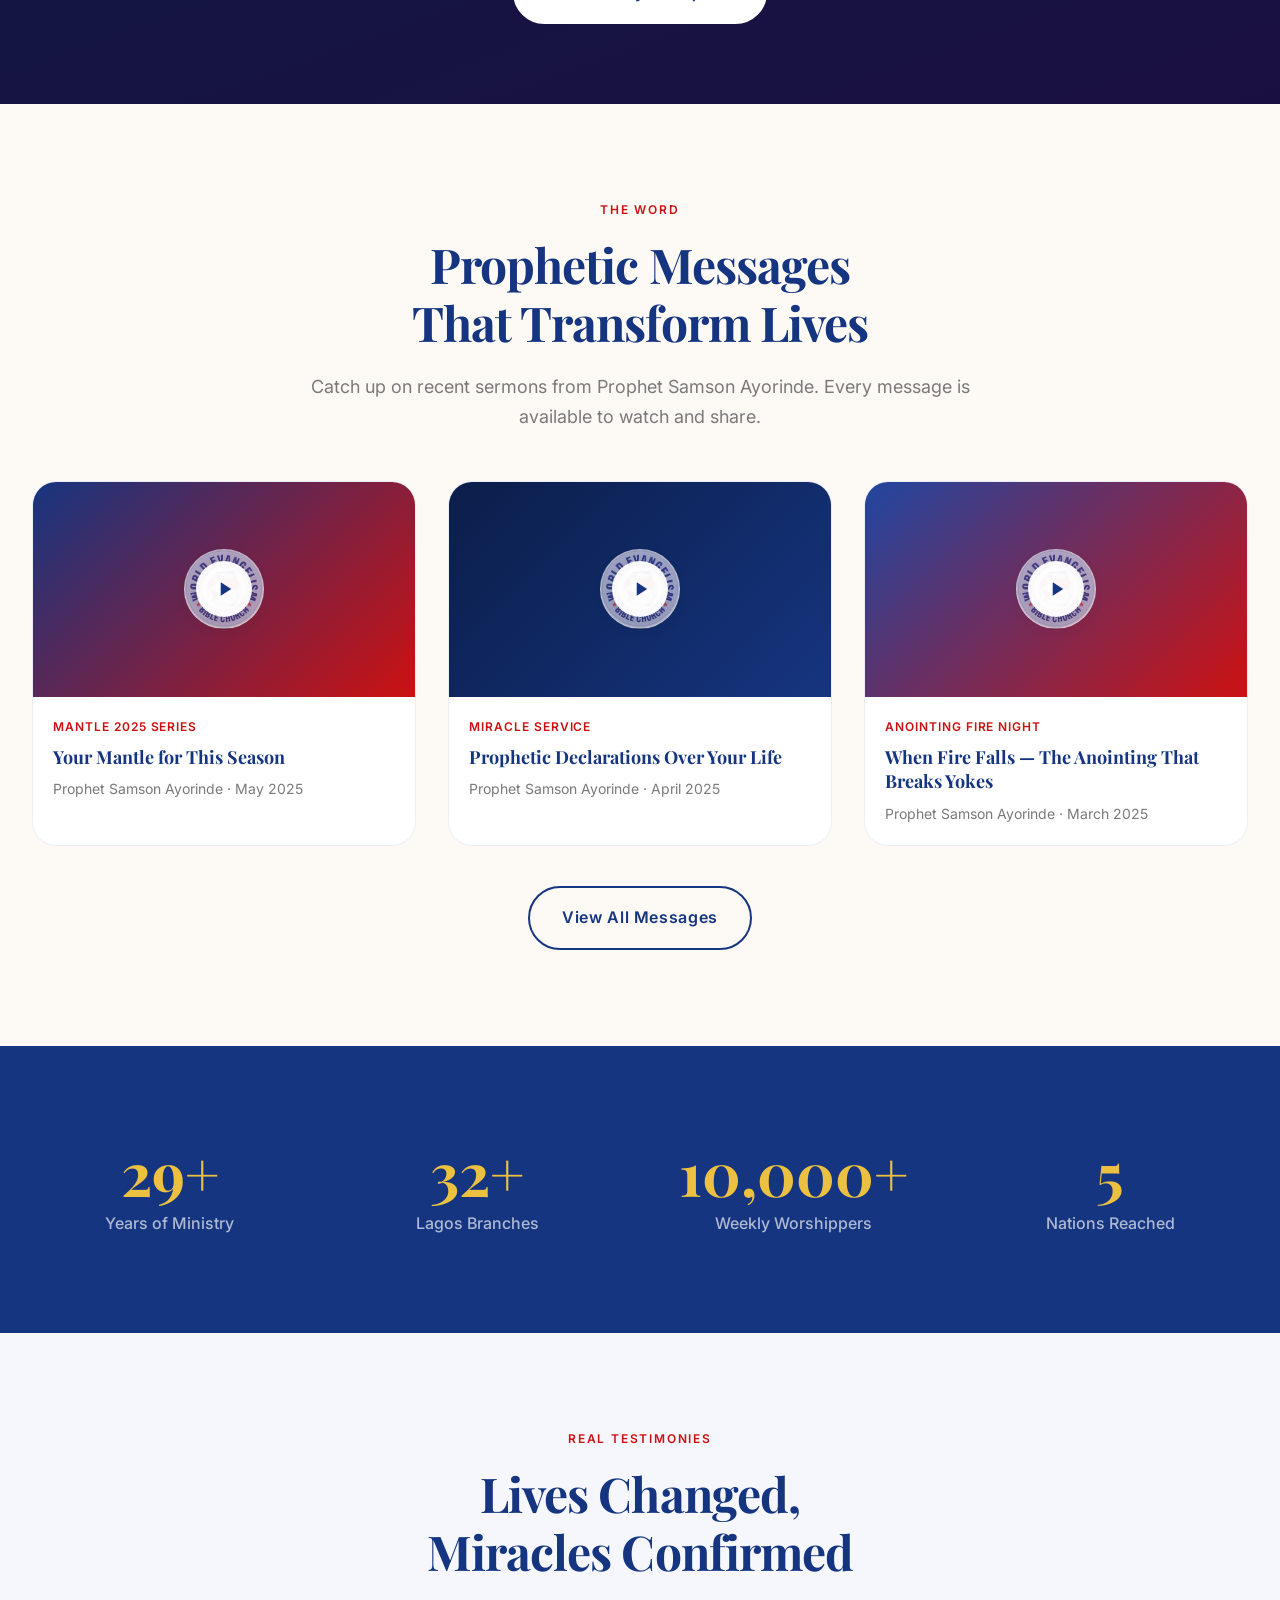
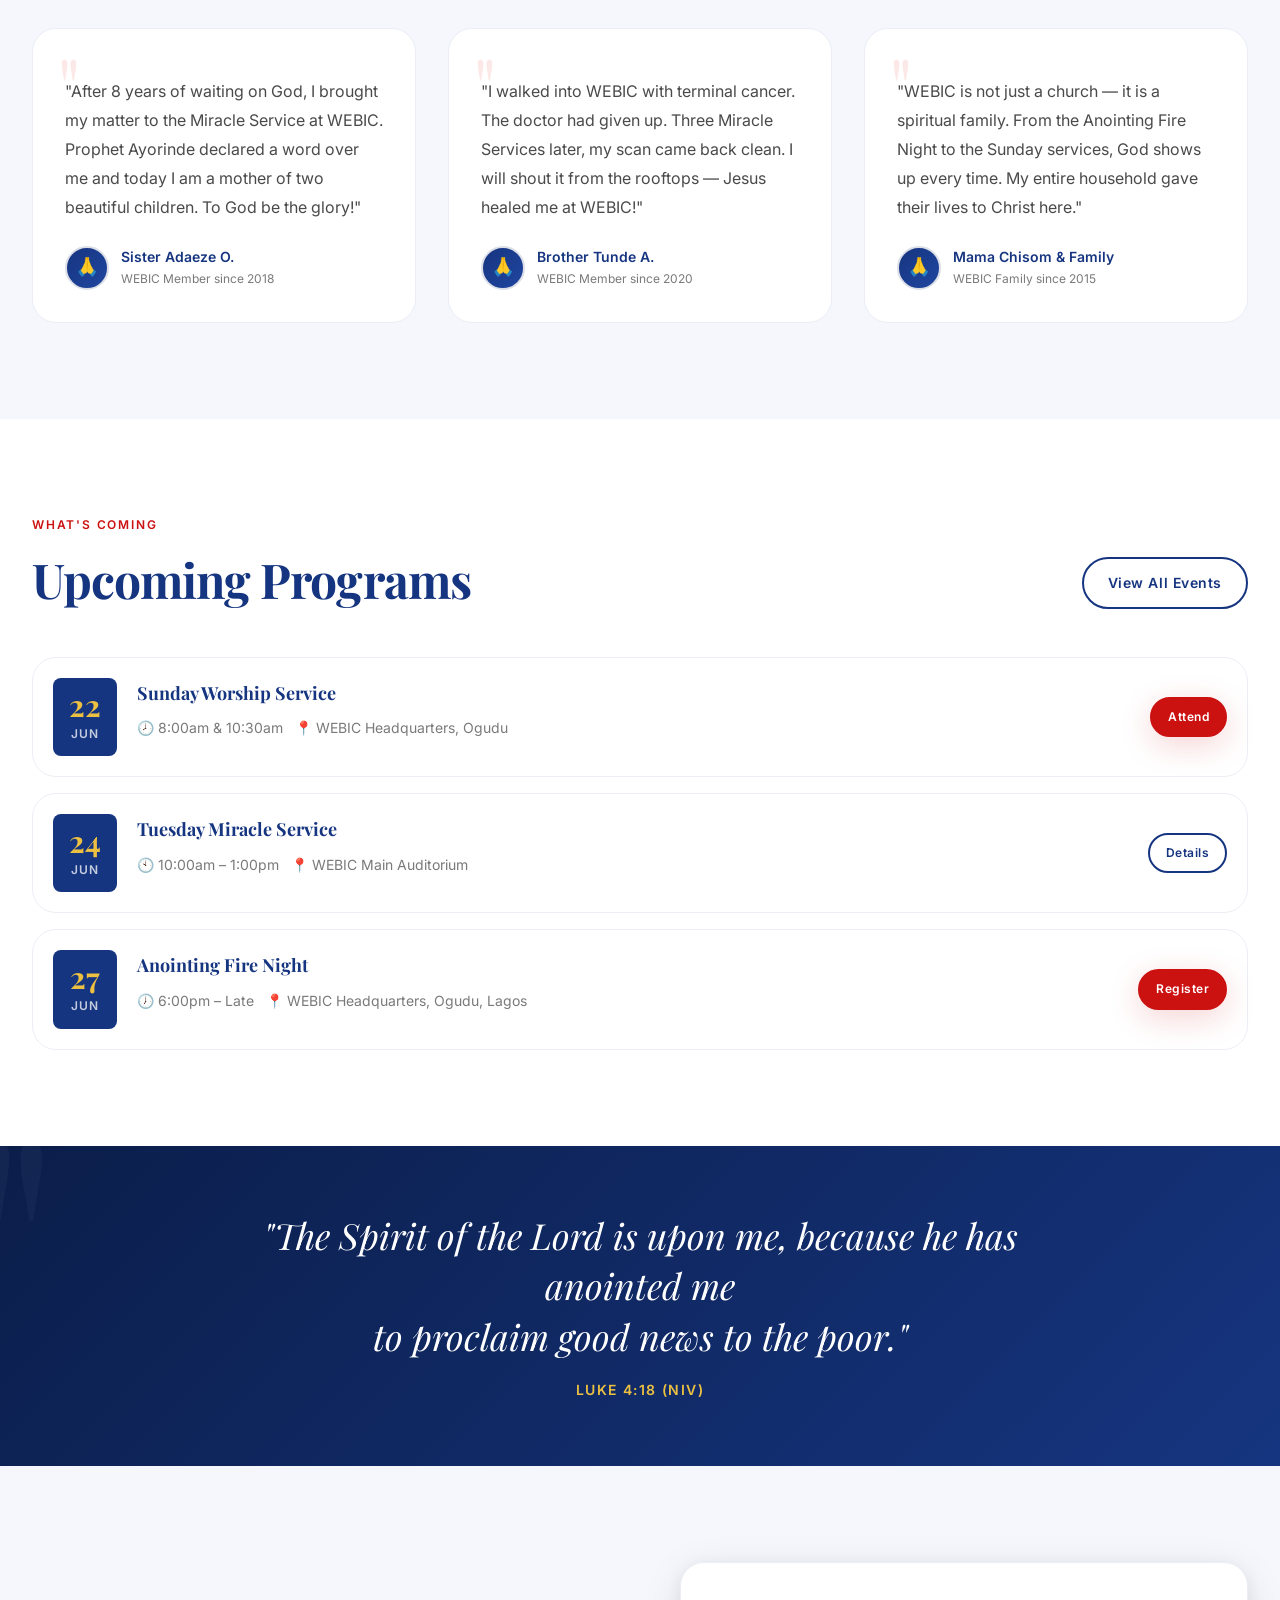
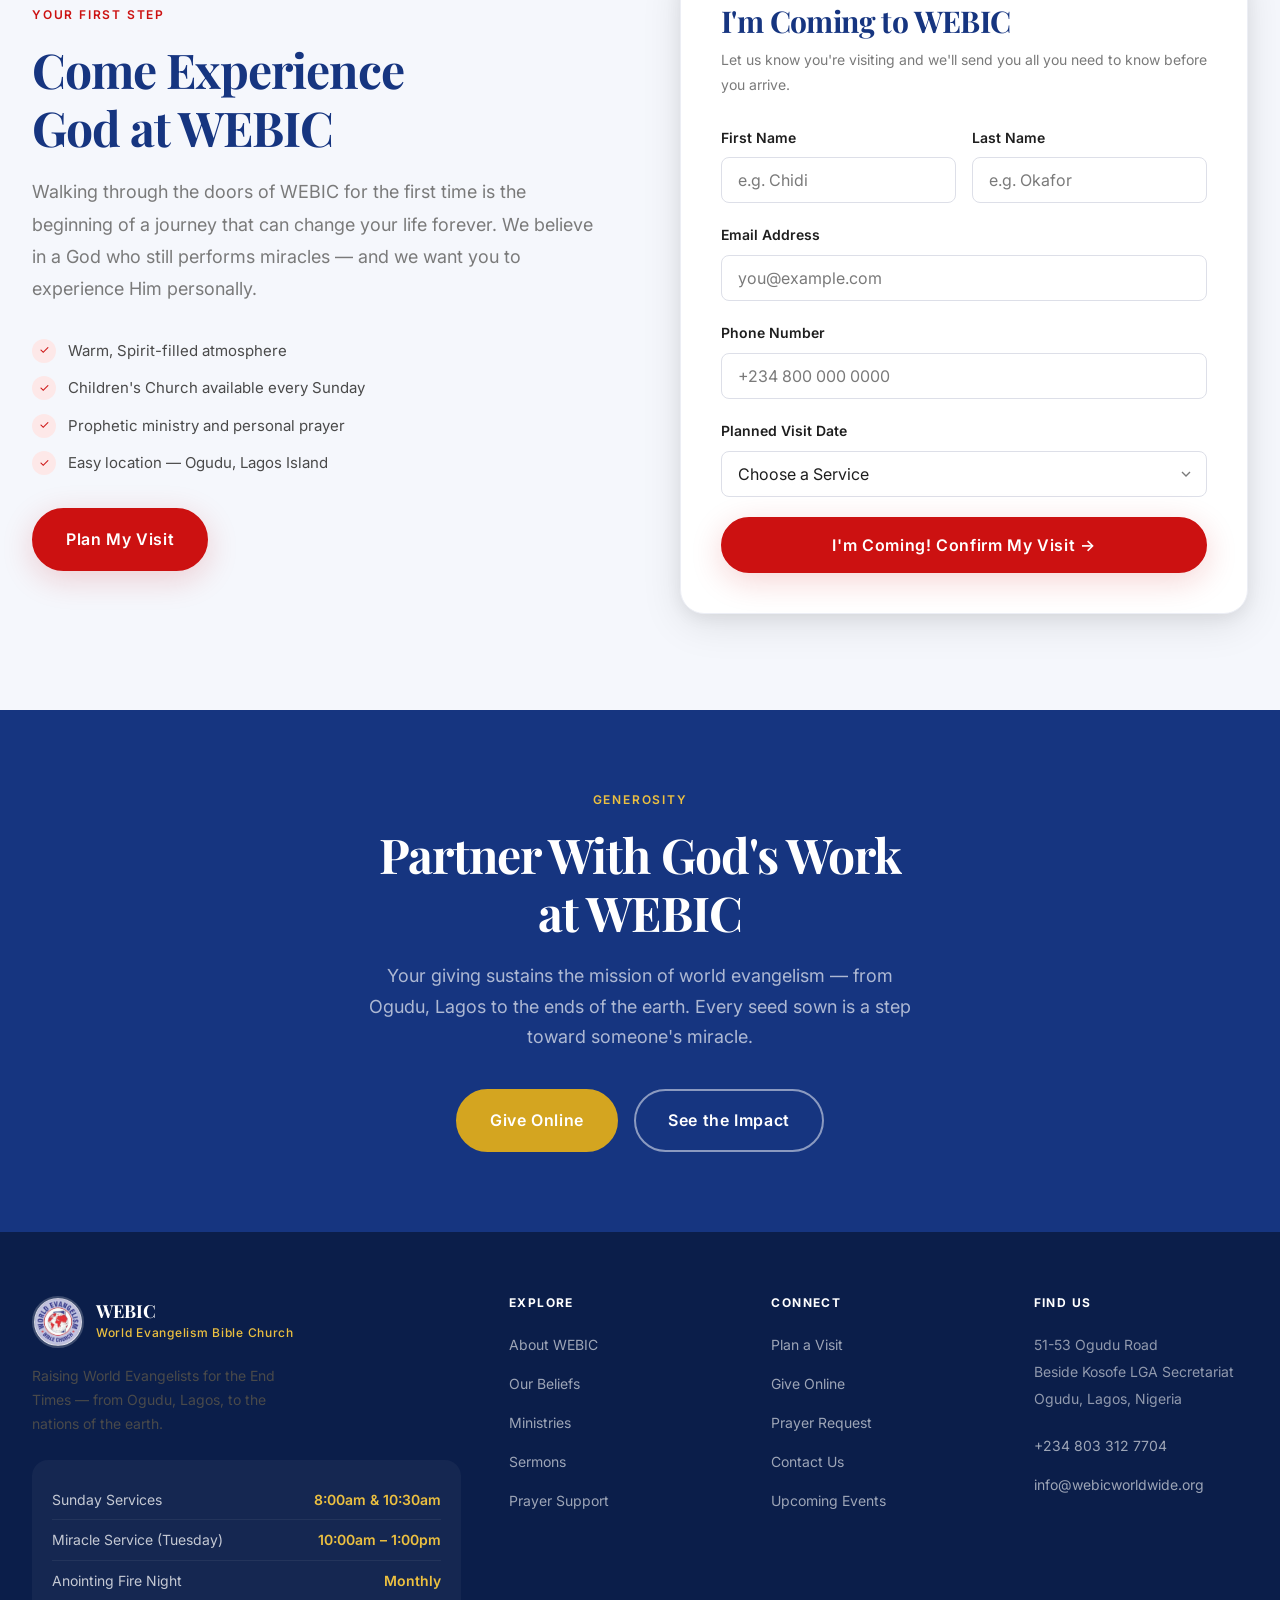
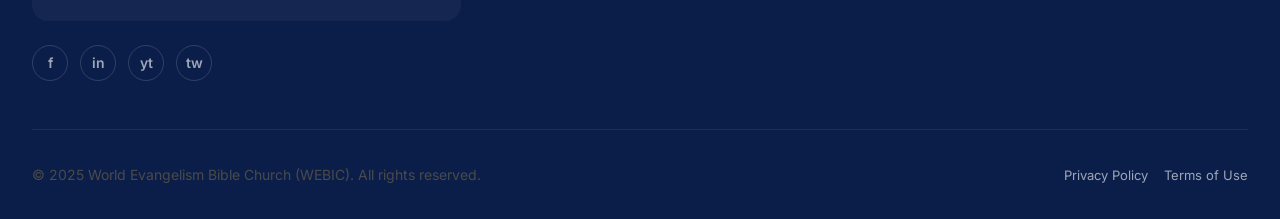
==== commit e676b865: "Fix mobile overflow, Prayer nav highlight, and 29+ card on mobile - Remove permanent gold/accent col" ====
--- a/index.html
+++ b/index.html
@@ -141,7 +141,7 @@
             </div>
           </div>
 
-          <div class="reveal" style="position:relative; height:480px;">
+          <div class="reveal welcome-visual" style="position:relative; height:480px;">
             <!-- Main visual panel -->
             <div style="
               position:absolute; top:0; right:0;
--- a/css/style.css
+++ b/css/style.css
@@ -110,6 +110,7 @@
   -webkit-font-smoothing: antialiased;
   -moz-osx-font-smoothing: grayscale;
   text-rendering: optimizeLegibility;
+  overflow-x: hidden;
 }
 
 body {
@@ -313,11 +314,8 @@
 .nav__link--active { color: var(--color-accent) !important; }
 
 .nav__link--find-help {
-  color: var(--color-gold-light) !important;
   font-weight: 600;
 }
-
-.nav--scrolled .nav__link--find-help { color: var(--color-accent) !important; }
 
 .nav__actions {
   display: flex;
@@ -387,7 +385,6 @@
 }
 
 .mobile-nav__link:hover { color: var(--color-gold-light); }
-.mobile-nav__link--find-help { color: var(--color-gold-light); }
 
 /* --------------------------------------------------------------------------
    6. BUTTONS & CTAs
@@ -1608,6 +1605,9 @@
   div[style*="grid-template-columns: 1fr 1fr"] > * {
     margin-bottom: 2rem;
   }
+
+  /* Hide the absolute-positioned welcome visual card stack on mobile */
+  .welcome-visual { display: none !important; }
 
   .nav__logo-sub { display: none; }
 }
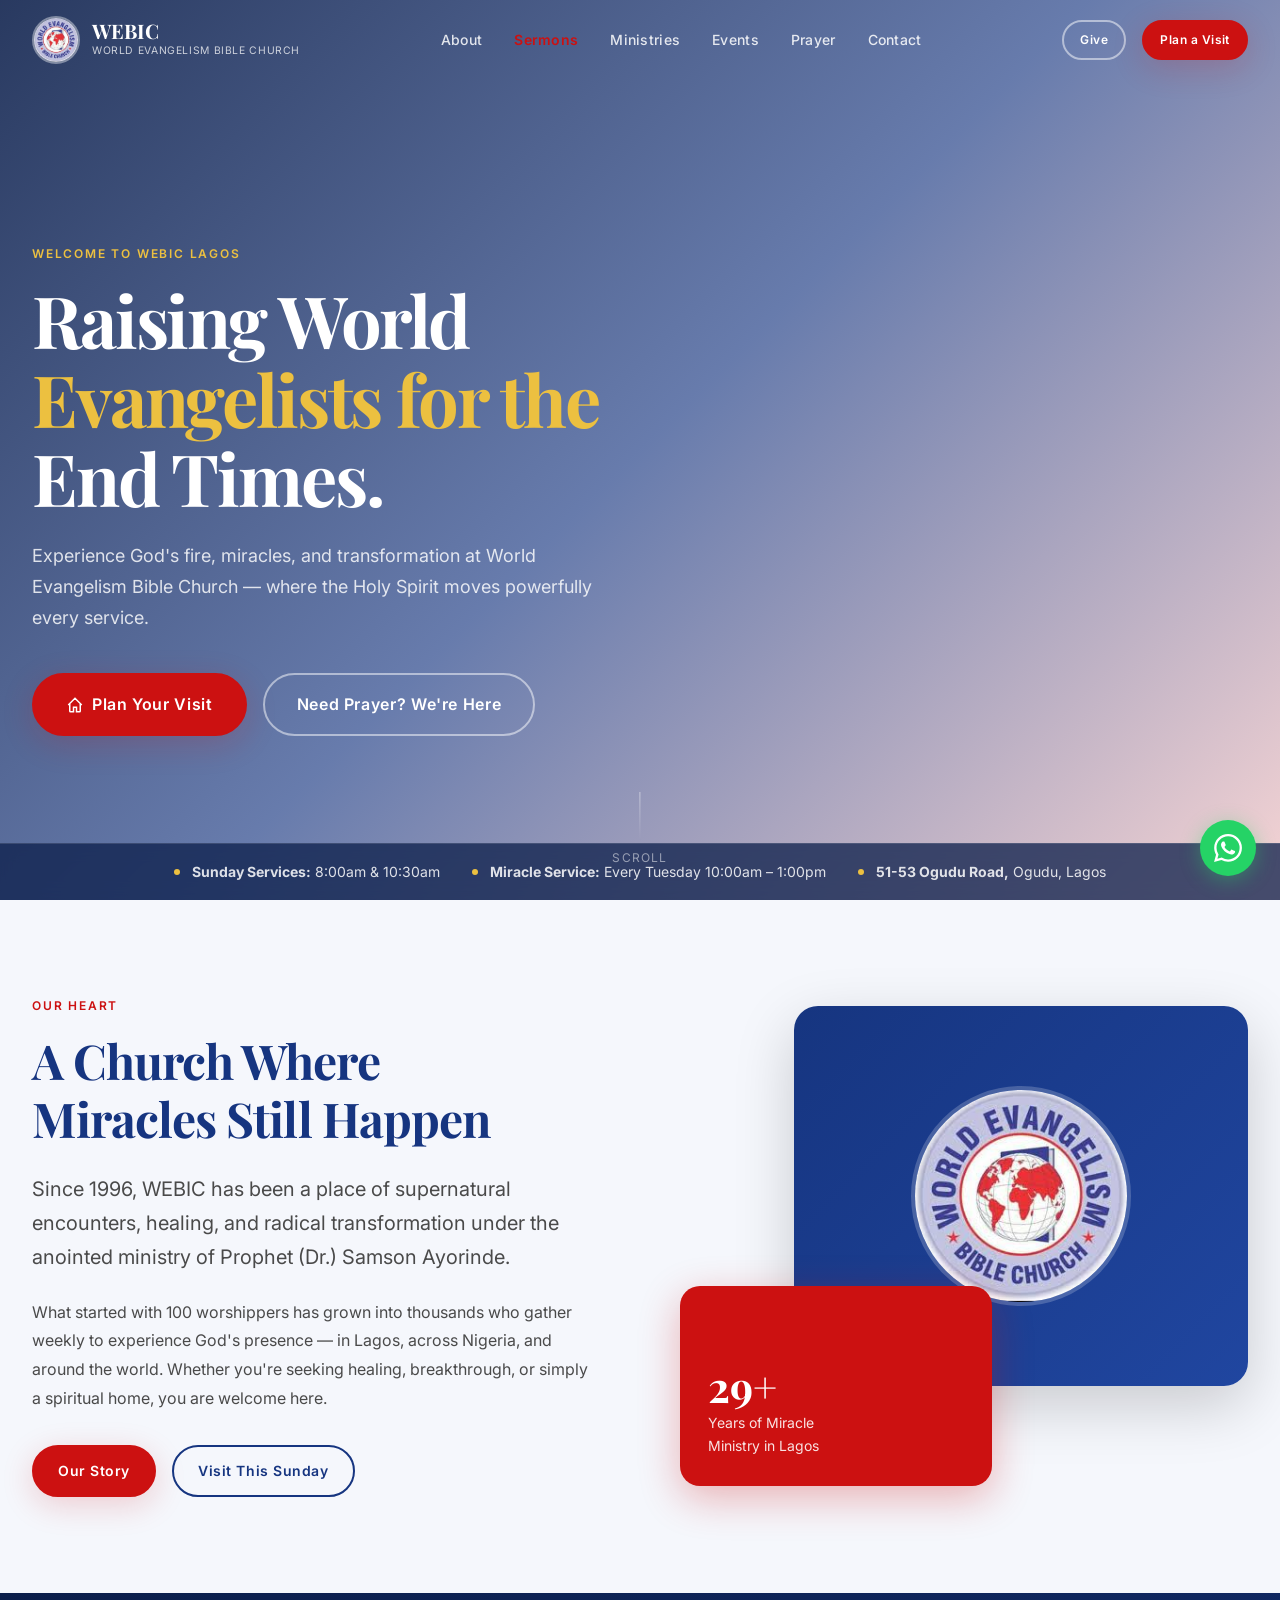
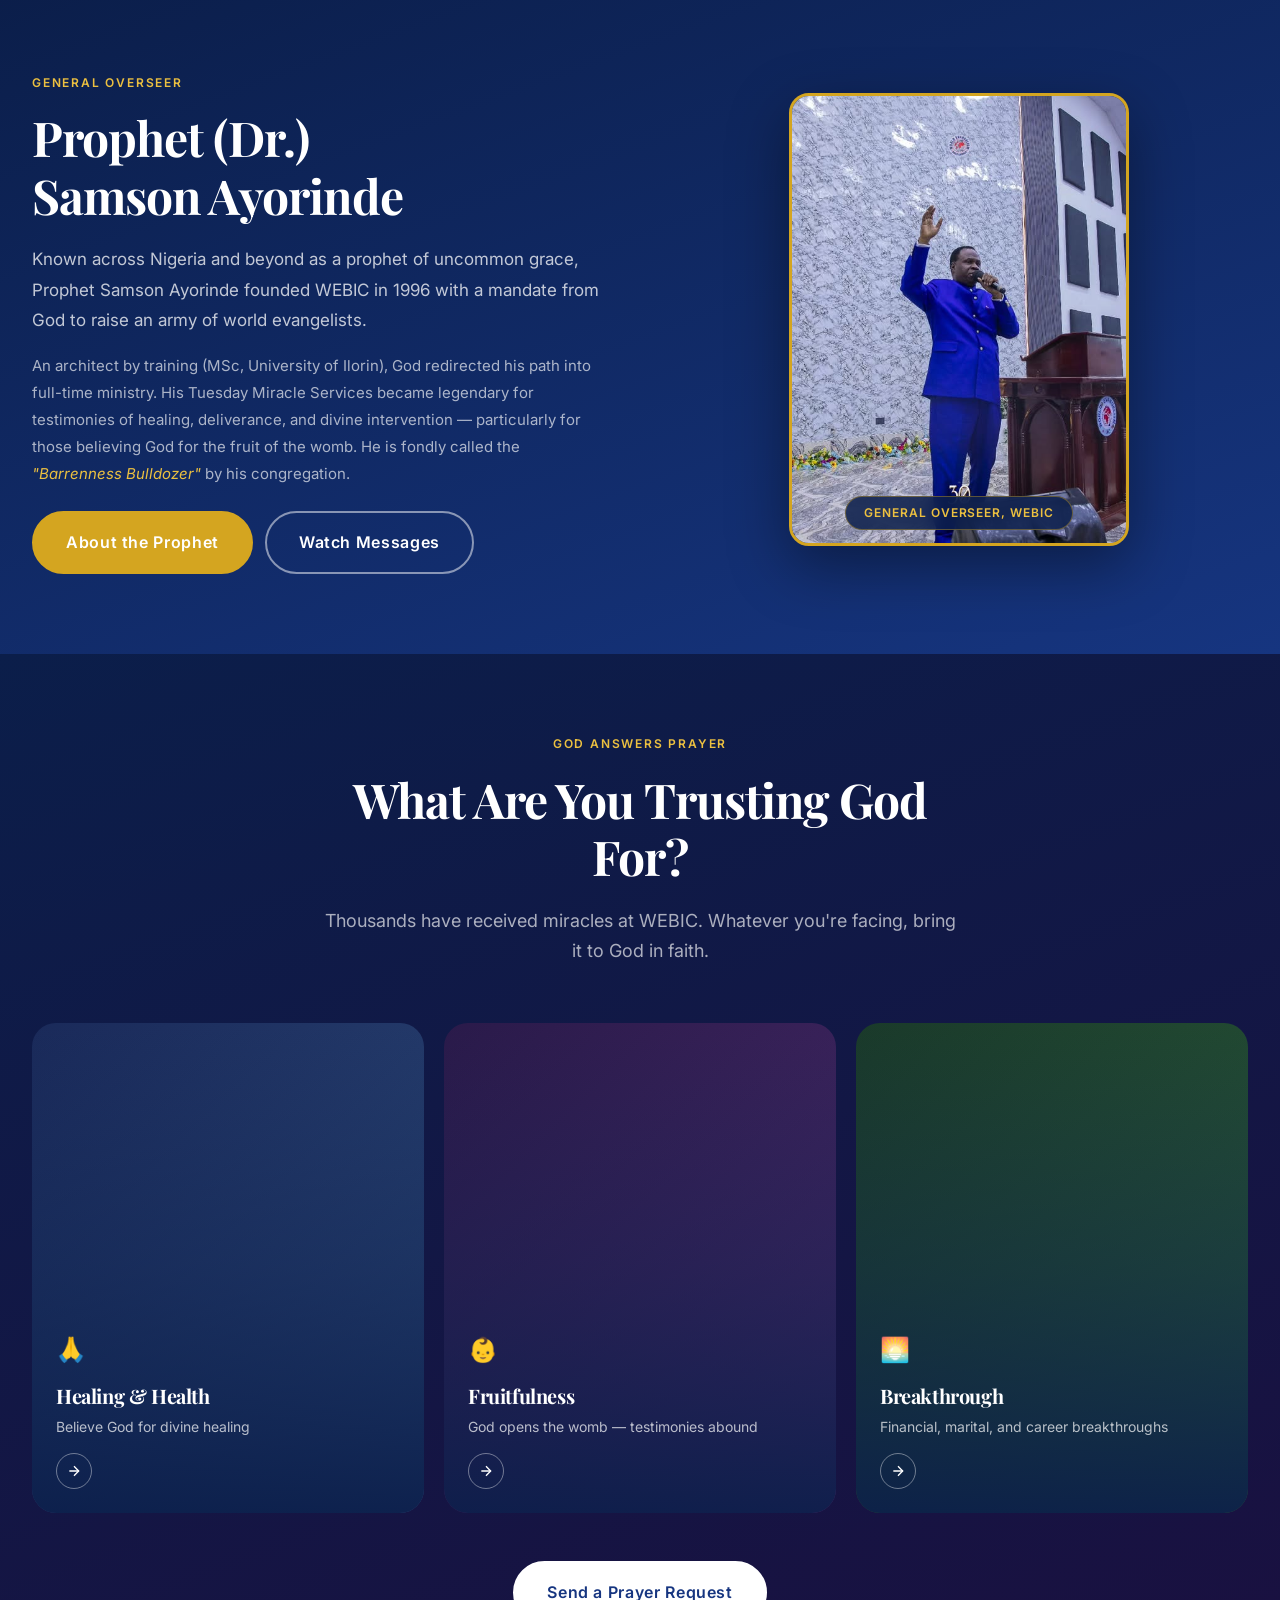
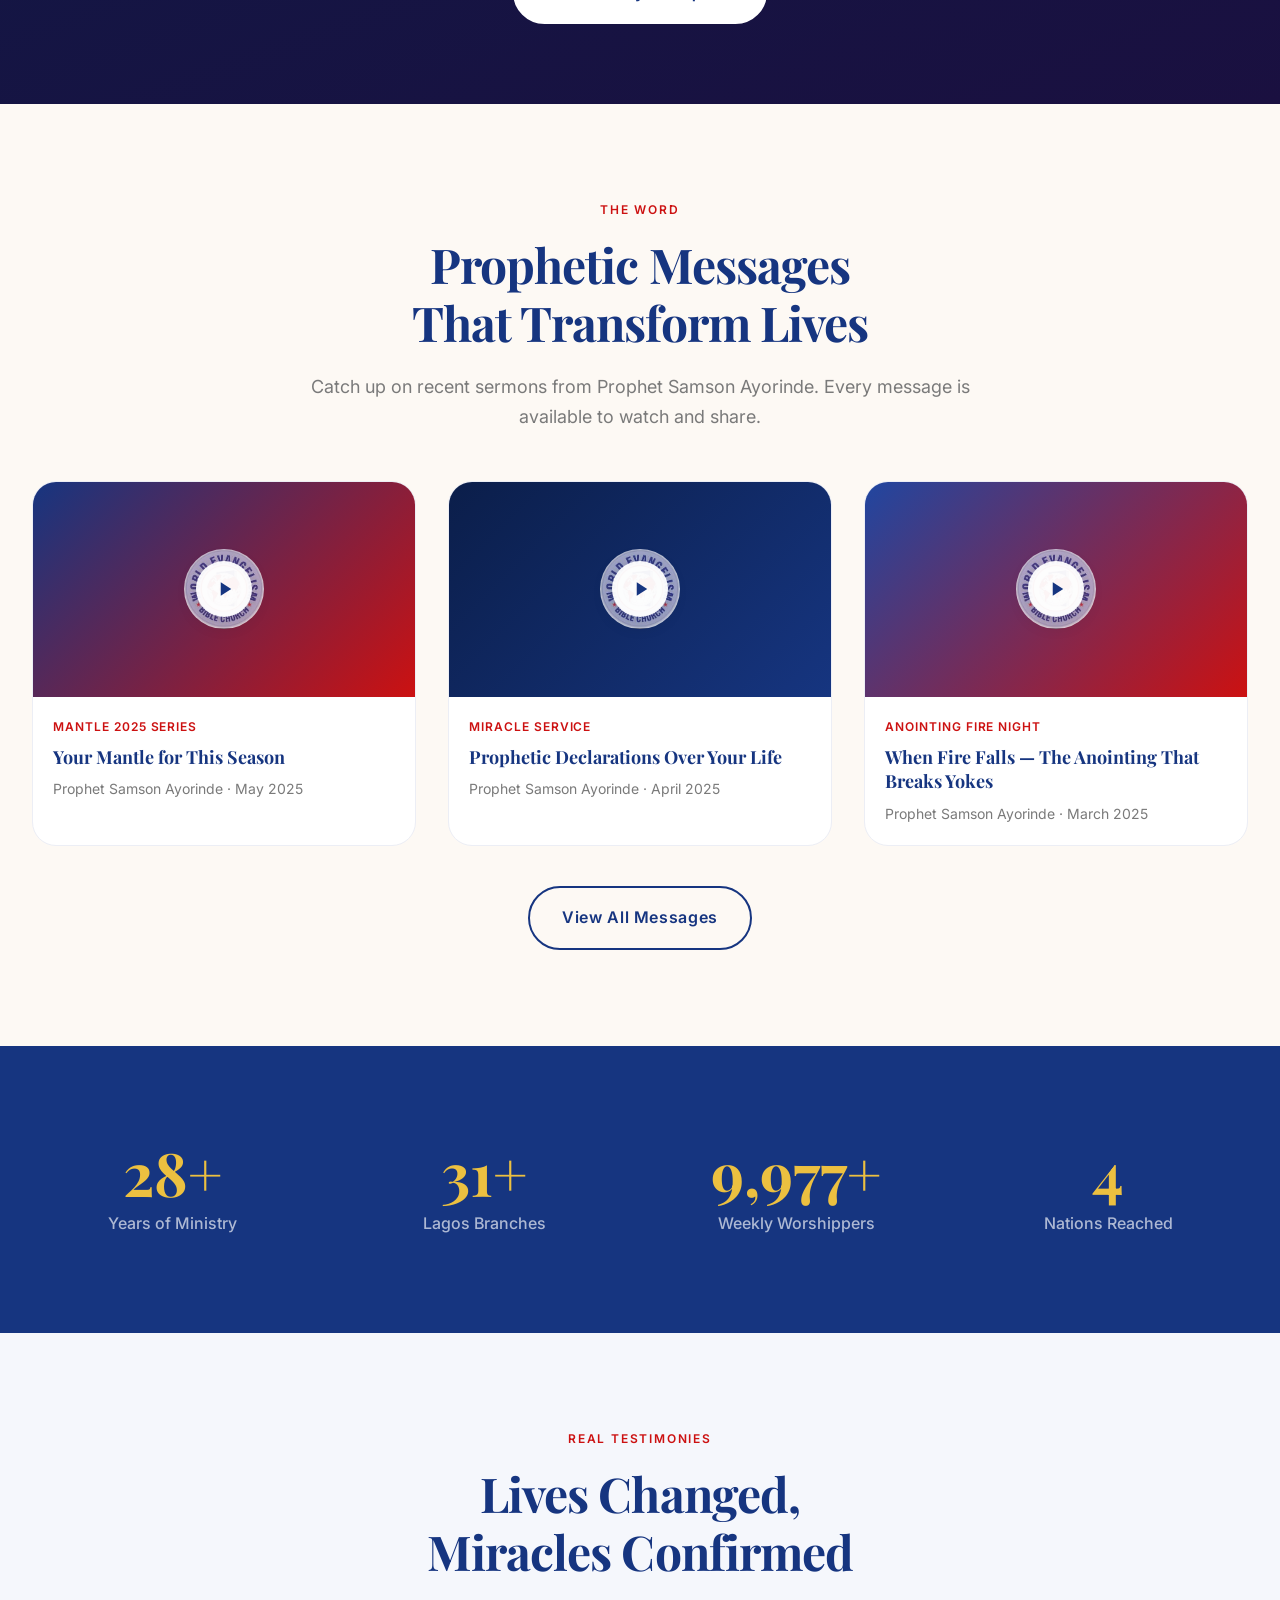
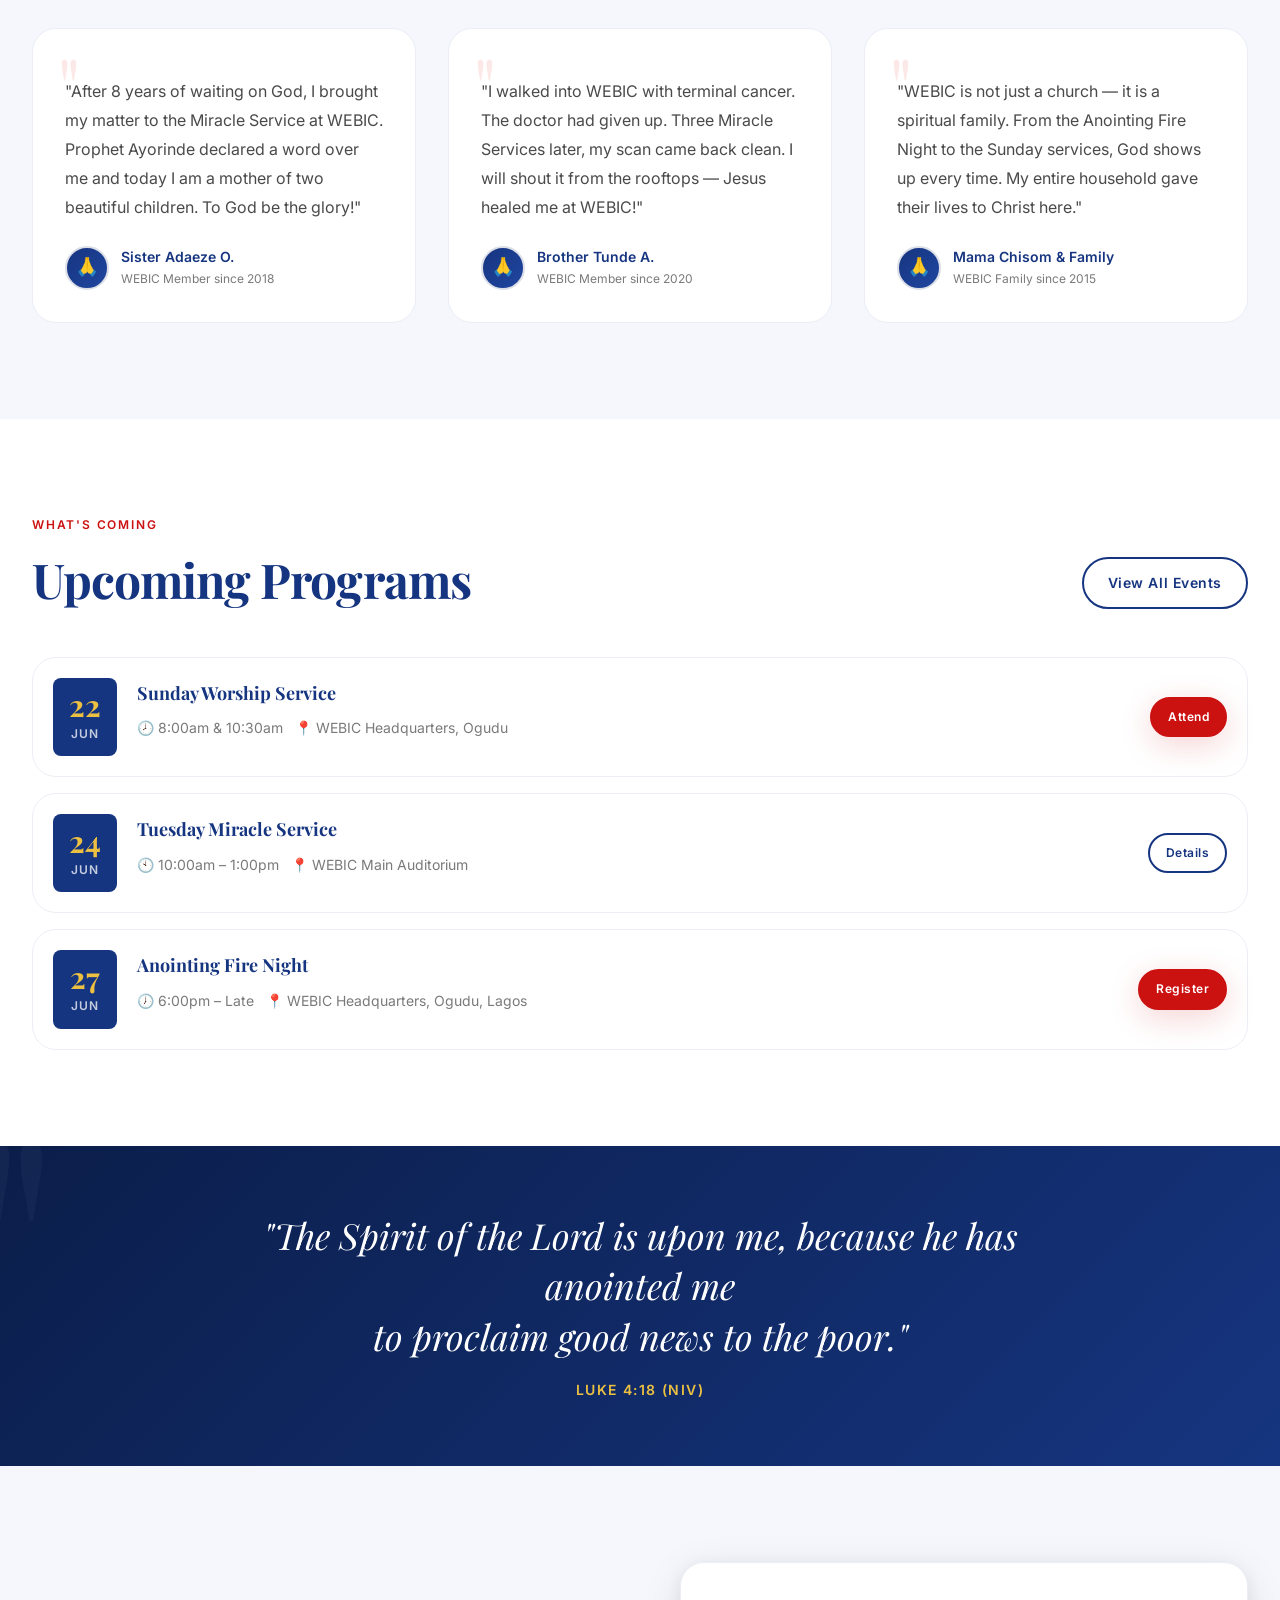
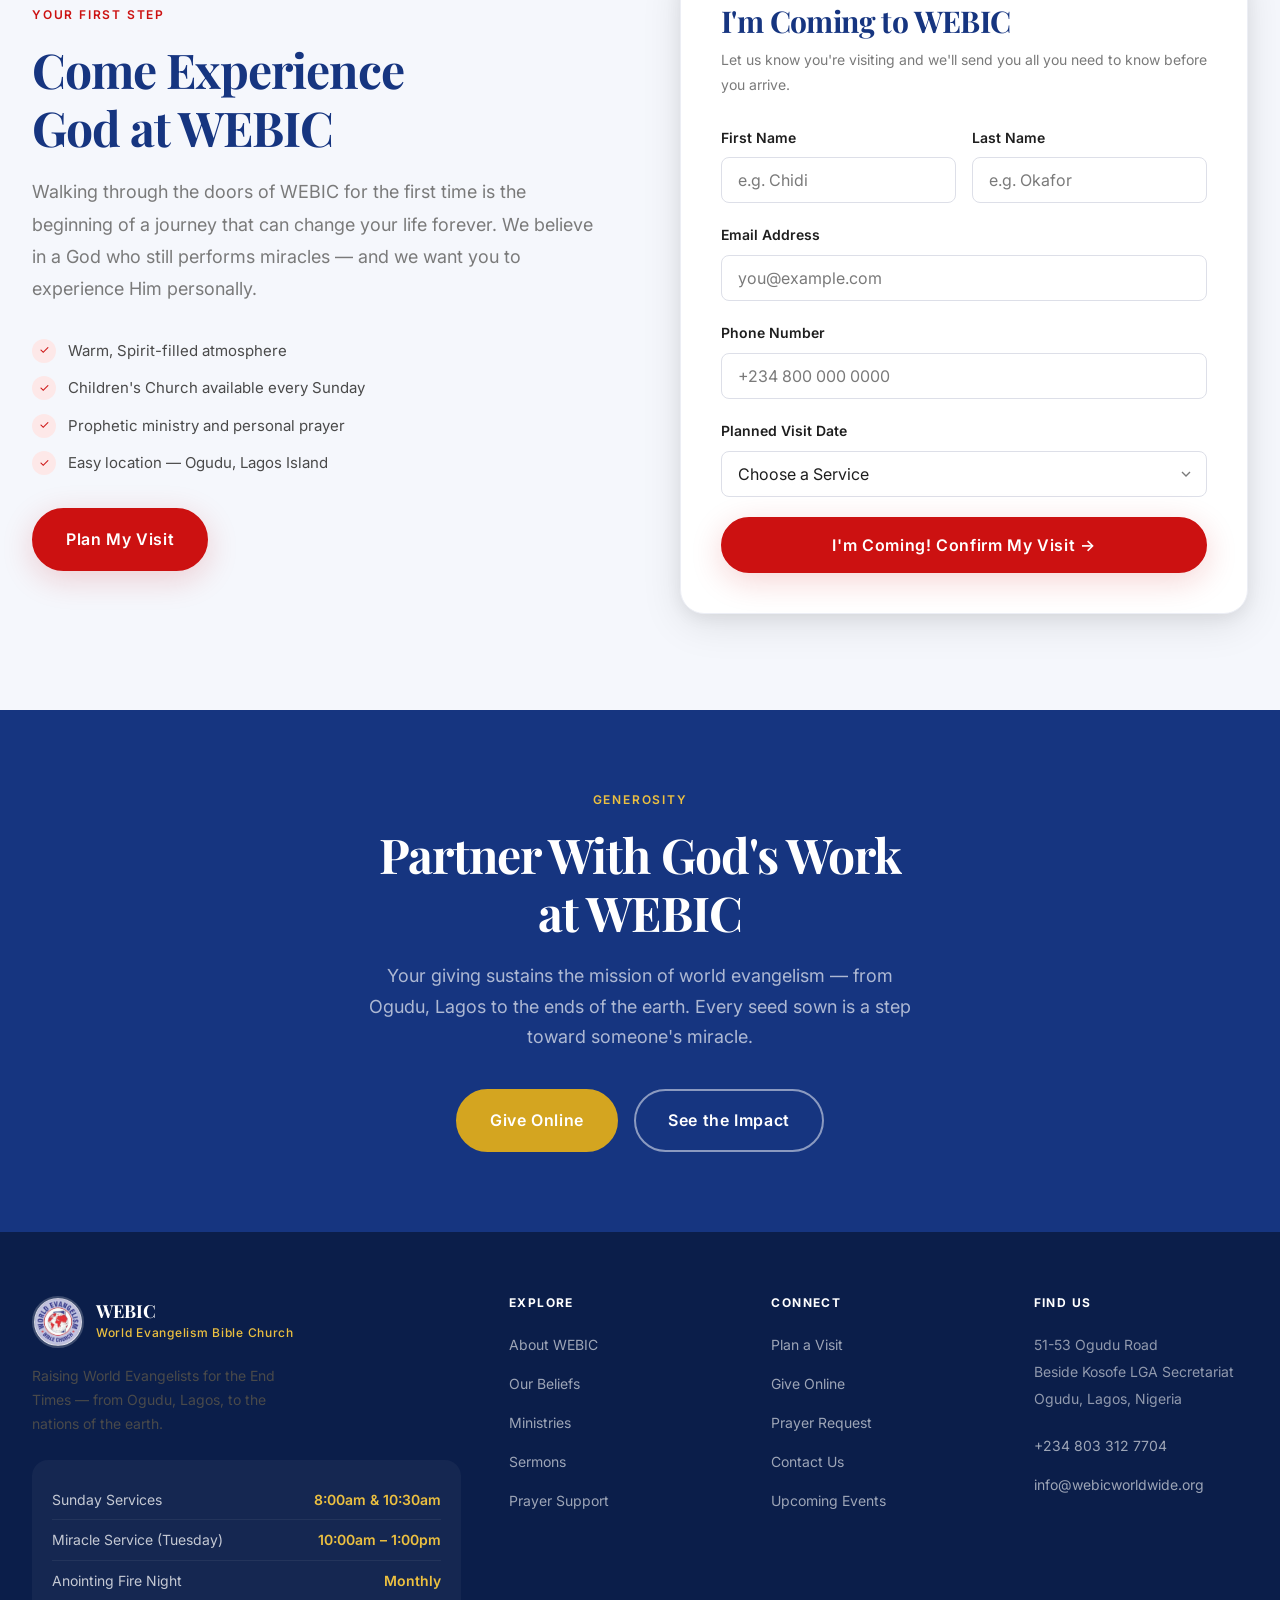
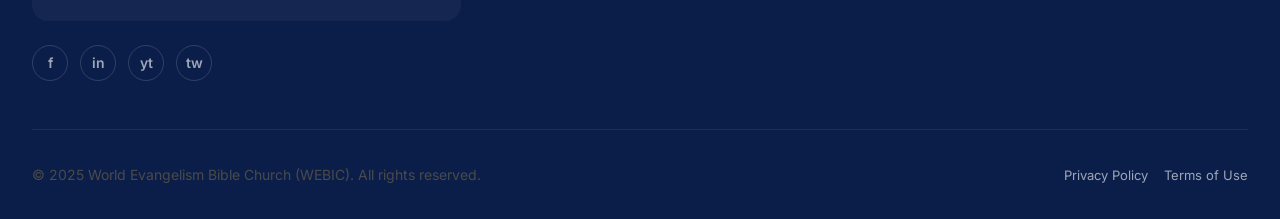
==== commit cbe3db0d: "Move accent color from Prayer nav link to Sermons — Sermons now highlighted in nav" ====
--- a/index.html
+++ b/index.html
@@ -1,4 +1,4 @@
-<!DOCTYPE html>
+﻿<!DOCTYPE html>
 <html lang="en">
 <head>
   <meta charset="UTF-8" />
@@ -29,10 +29,10 @@
       </a>
       <ul class="nav__links">
         <li><a href="about.html" class="nav__link">About</a></li>
-        <li><a href="sermons.html" class="nav__link">Sermons</a></li>
+        <li><a href="sermons.html" class="nav__link nav__link--sermons">Sermons</a></li>
         <li><a href="ministries.html" class="nav__link">Ministries</a></li>
         <li><a href="events.html" class="nav__link">Events</a></li>
-        <li><a href="find-help.html" class="nav__link nav__link--find-help">Prayer</a></li>
+        <li><a href="find-help.html" class="nav__link">Prayer</a></li>
         <li><a href="contact.html" class="nav__link">Contact</a></li>
       </ul>
       <div class="nav__actions">
@@ -51,10 +51,10 @@
     <ul class="mobile-nav__links">
       <li><a href="index.html" class="mobile-nav__link">Home</a></li>
       <li><a href="about.html" class="mobile-nav__link">About</a></li>
-      <li><a href="sermons.html" class="mobile-nav__link">Sermons</a></li>
+      <li><a href="sermons.html" class="mobile-nav__link mobile-nav__link--sermons">Sermons</a></li>
       <li><a href="ministries.html" class="mobile-nav__link">Ministries</a></li>
       <li><a href="events.html" class="mobile-nav__link">Events</a></li>
-      <li><a href="find-help.html" class="mobile-nav__link mobile-nav__link--find-help">Prayer Support</a></li>
+      <li><a href="find-help.html" class="mobile-nav__link">Prayer Support</a></li>
       <li><a href="plan-visit.html" class="mobile-nav__link">Plan a Visit</a></li>
       <li><a href="give.html" class="mobile-nav__link">Give</a></li>
       <li><a href="contact.html" class="mobile-nav__link">Contact</a></li>
--- a/css/style.css
+++ b/css/style.css
@@ -1,4 +1,4 @@
-/* ==========================================================================
+﻿/* ==========================================================================
    WORLD EVANGELISM BIBLE CHURCH (WEBIC) — MASTER STYLESHEET
    Brand Colors: Royal Blue (#163580) + Crimson Red (#CC1111) + Gold (#D4A520)
    ========================================================================== */
@@ -313,7 +313,8 @@
 .nav__link:hover,
 .nav__link--active { color: var(--color-accent) !important; }
 
-.nav__link--find-help {
+.nav__link--sermons {
+  color: var(--color-accent) !important;
   font-weight: 600;
 }
 
